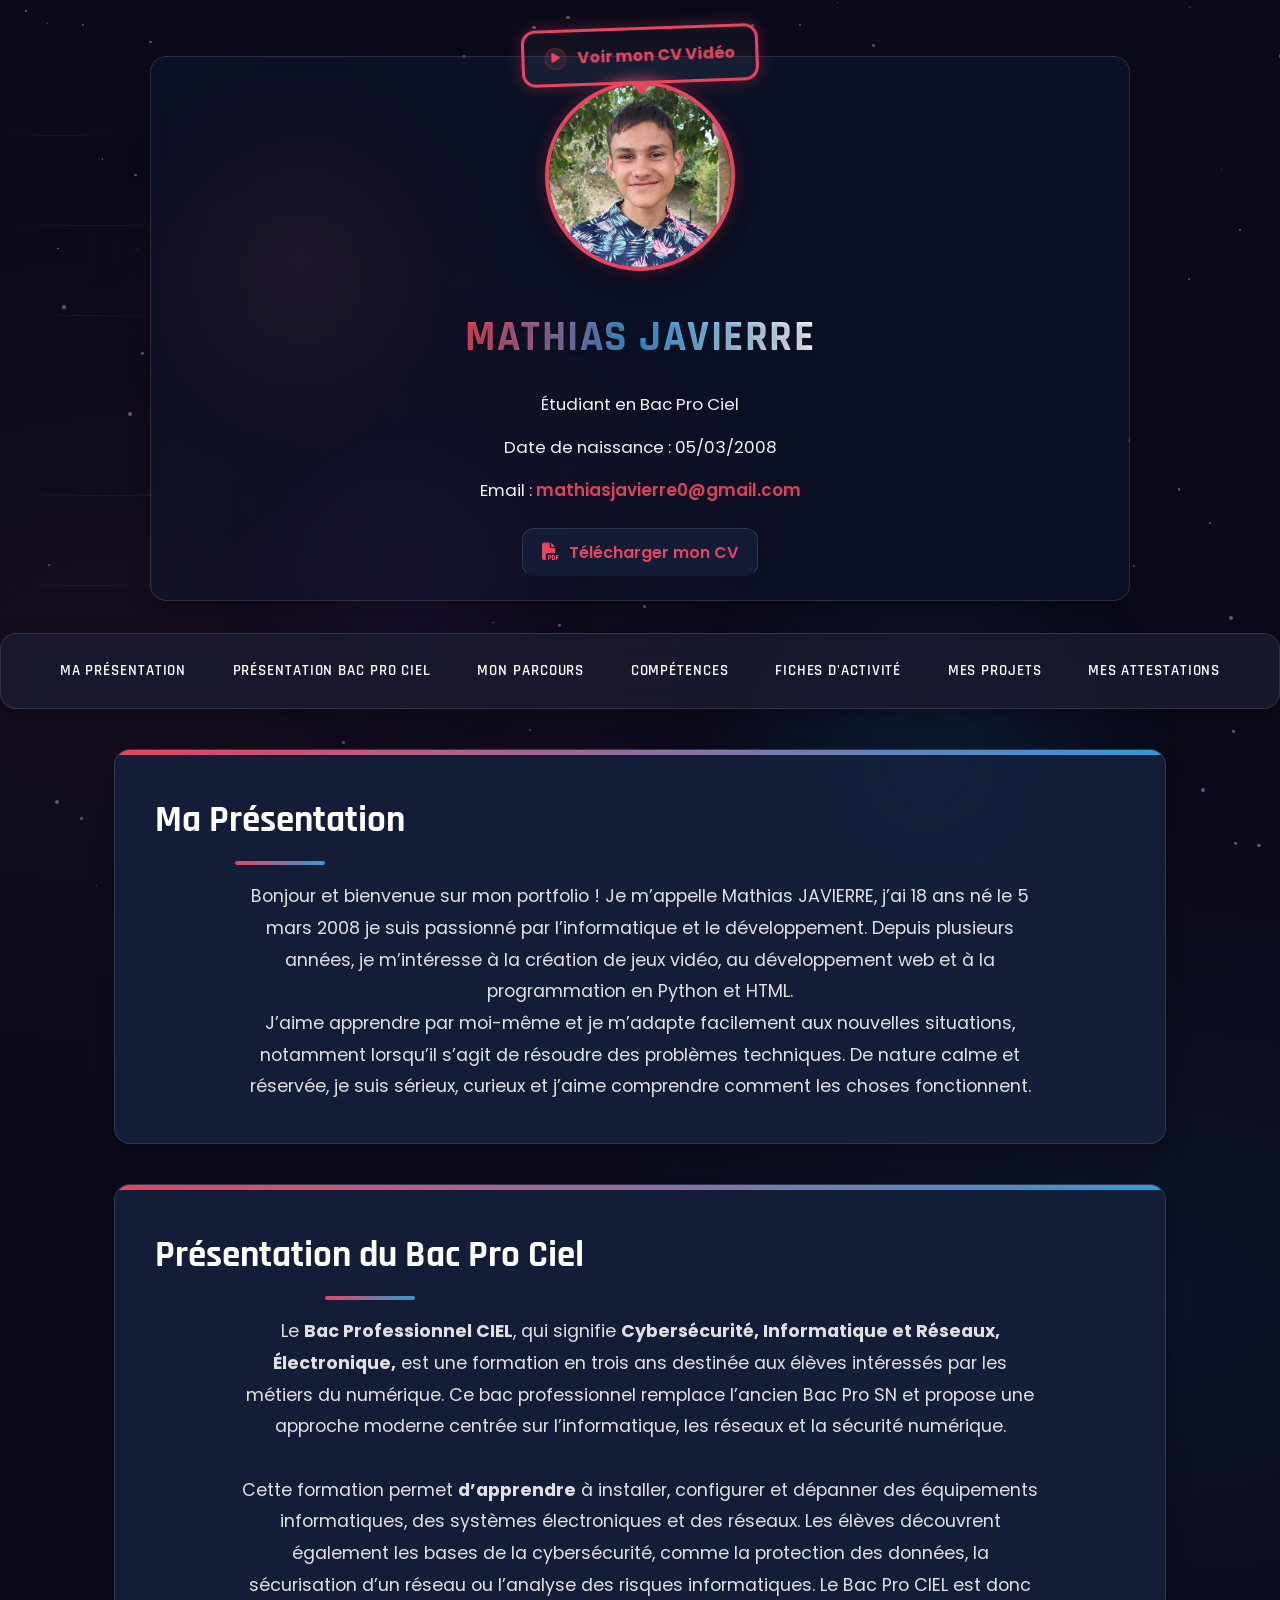
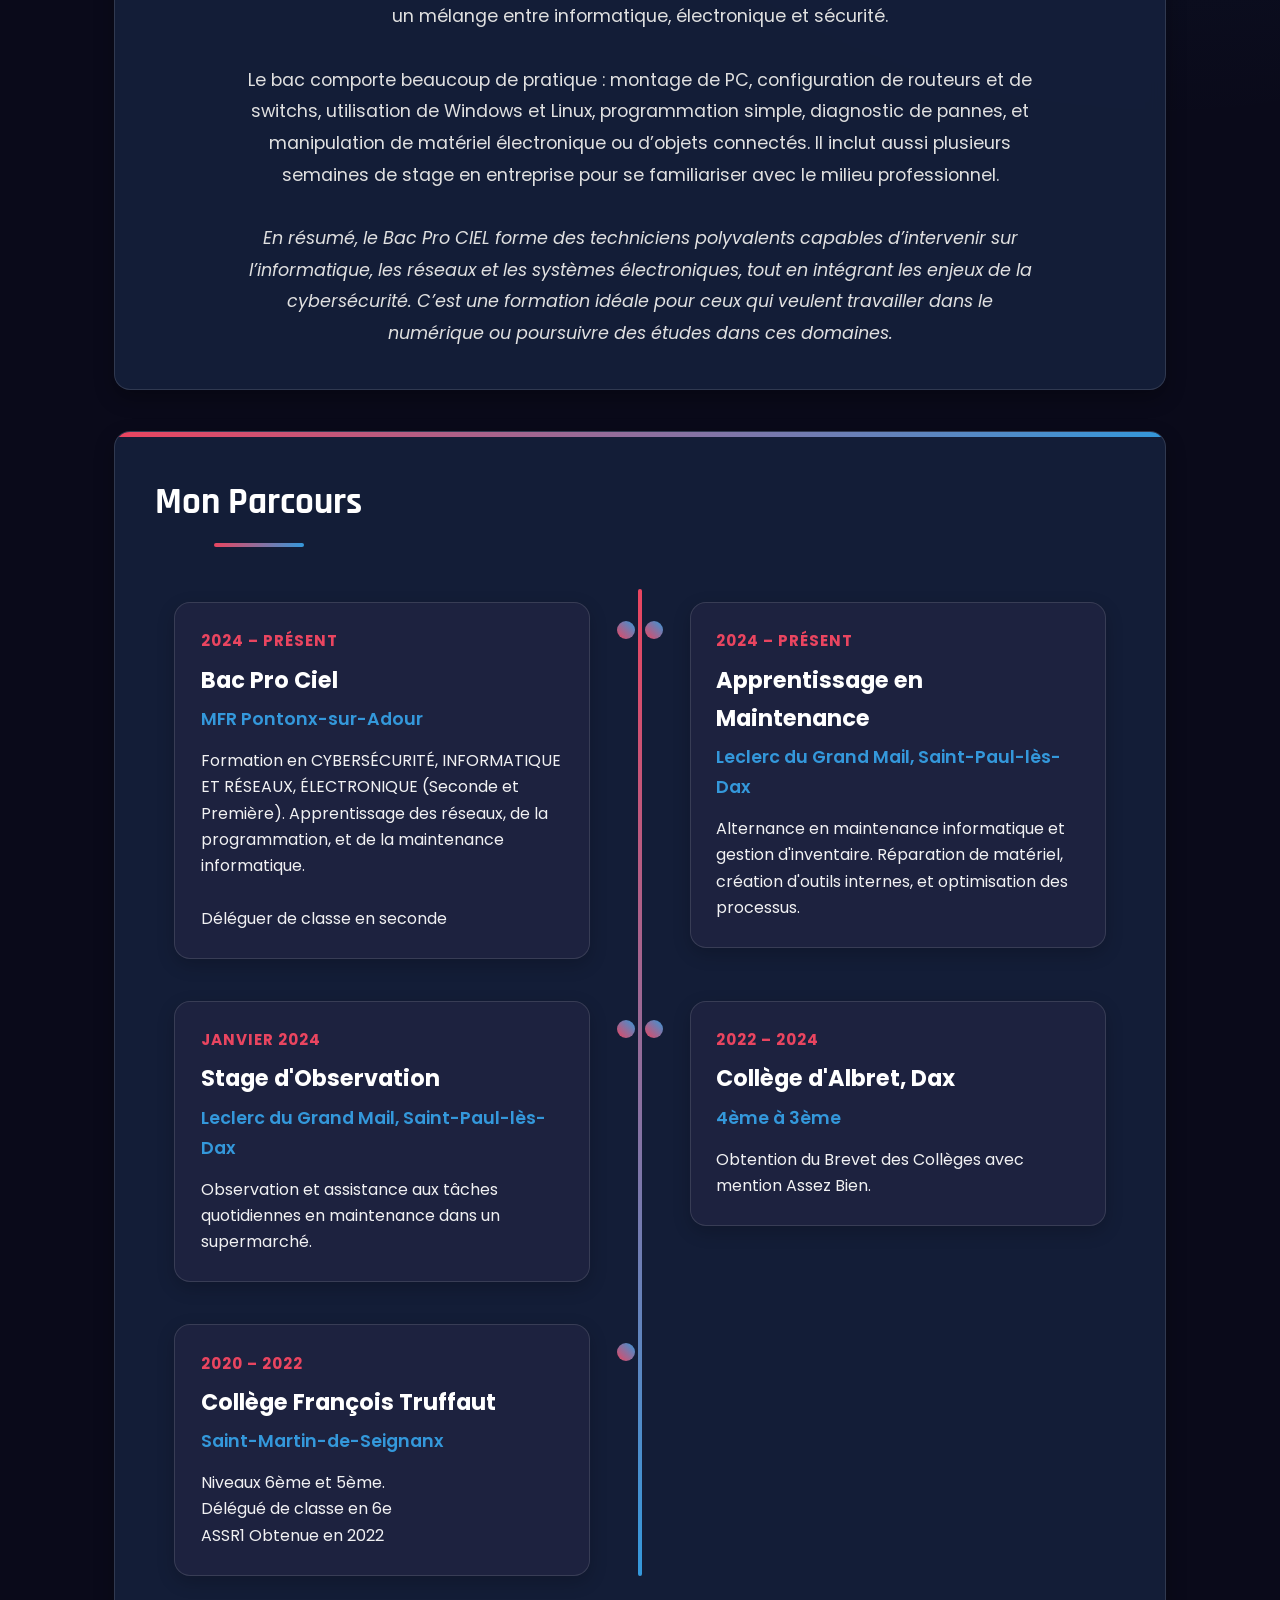
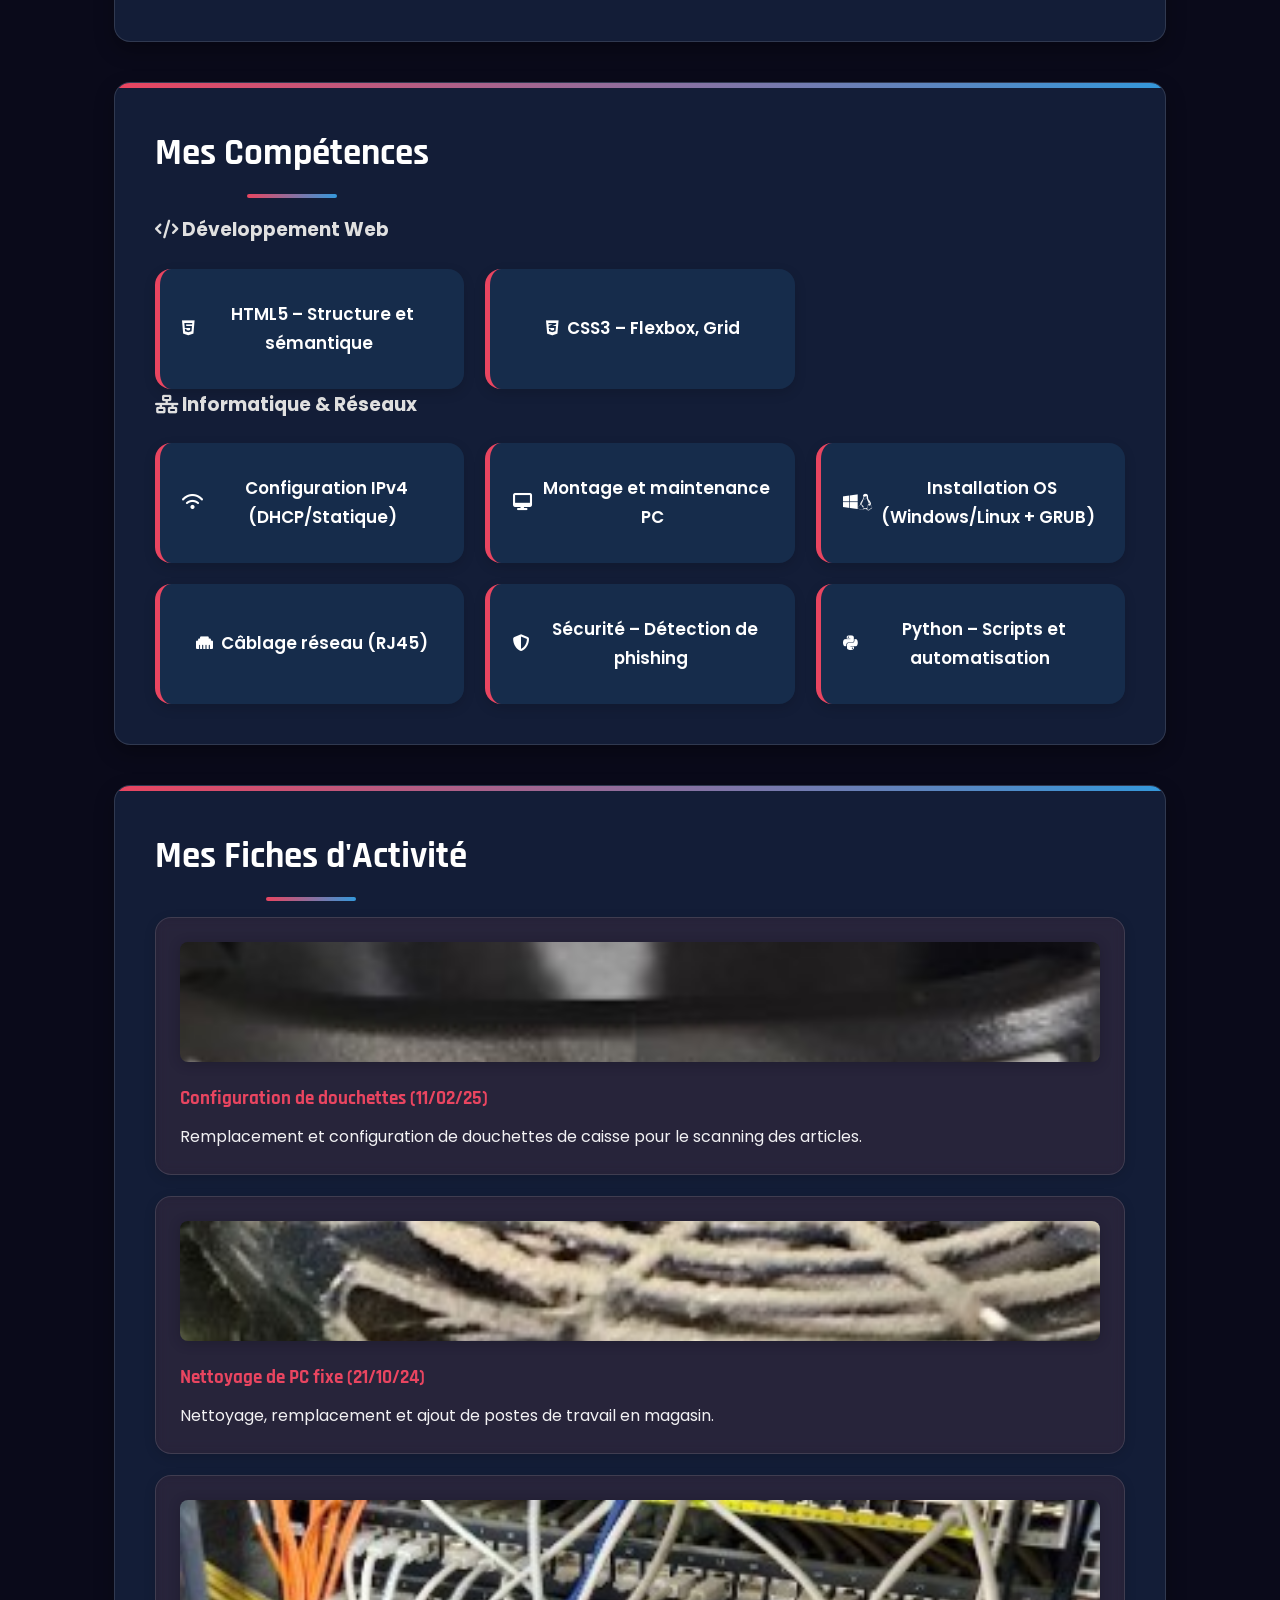
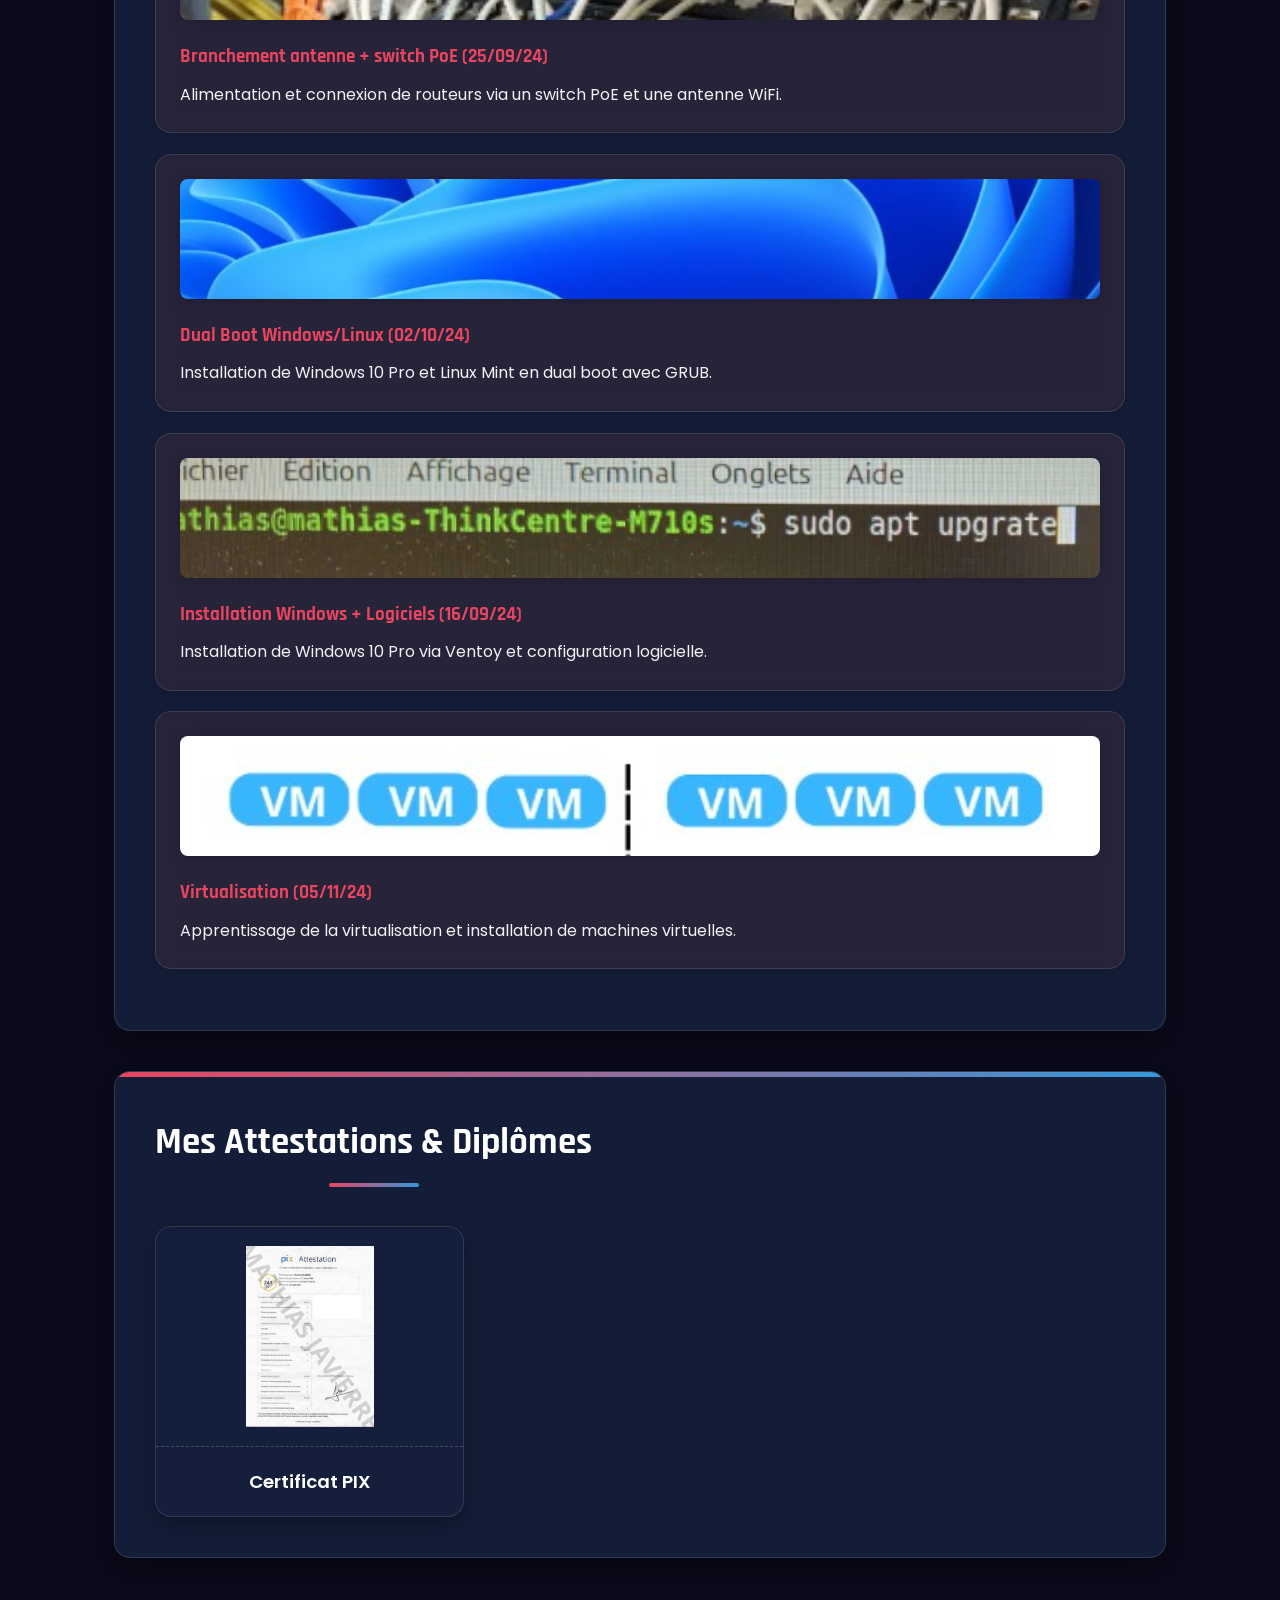
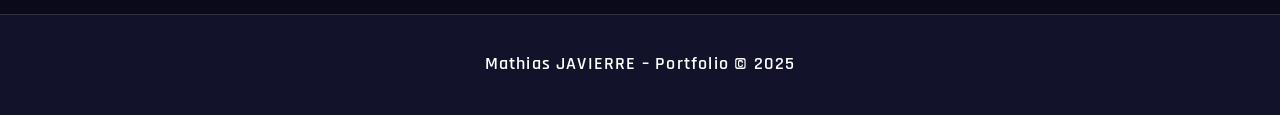
==== index.html @ 38235c01 "Add files via upload" ====
<!DOCTYPE html>
<html lang="fr">
<head>
  <meta charset="UTF-8" />
  <meta name="viewport" content="width=device-width, initial-scale=1" />
  <meta name="description" content="Portfolio professionnel de Mathias JAVIERRE – Étudiant en Systèmes Numériques et Maintenance Informatique" />
  <title>Mathias JAVIERRE | Portfolio Professionnel</title>
  <!-- Préchargement des polices et ressources critiques -->
  <link rel="preconnect" href="https://fonts.googleapis.com" />
  <link rel="preconnect" href="https://fonts.gstatic.com" crossorigin />
  <link href="https://fonts.googleapis.com/css2?family=Poppins:wght@300;400;500;600;700&family=Rajdhani:wght@500;600;700&display=swap" rel="stylesheet" />
  <link rel="stylesheet" href="https://cdnjs.cloudflare.com/ajax/libs/font-awesome/6.4.0/css/all.min.css" />
  <style>
    :root {
      --primary-color: #0a0a1a;
      --secondary-color: #12122a;
      --accent-color: #e94560;
      --accent-secondary: #3498db;
      --light-color: #f1f1f1;
      --text-color: #e0e0e0;
      --text-light: #ffffff;
      --shadow: 0 8px 20px rgba(0, 0, 0, .3);
      --transition: all .36s cubic-bezier(.25, .8, .25, 1);
      --border-radius: 16px;
      --wave-color: rgba(52, 152, 219, .15);
      --glow: 0 0 15px rgba(233, 69, 96, .3);
      --card-bg: rgba(22, 33, 62, .6);
      --card-bg-strong: rgba(22, 33, 62, .85);
      --glass-border: 1px solid rgba(255, 255, 255, .12);
      --ring: 0 0 0 3px rgba(233, 69, 96, .35);
      --blur: 8px;
    }
    * {
      box-sizing: border-box;
      margin: 0;
      padding: 0;
    }
    html {
      scroll-behavior: smooth;
    }
    body {
      font-family: 'Poppins', system-ui, -apple-system, "Segoe UI", Roboto, "Helvetica Neue", Arial, sans-serif;
      line-height: 1.7;
      color: var(--text-color);
      background:
        radial-gradient(1200px 800px at 10% 10%, rgba(233, 69, 96, .05), transparent 60%),
        radial-gradient(1000px 700px at 90% 20%, rgba(52, 152, 219, .07), transparent 60%),
        var(--primary-color);
      min-height: 100vh;
      overflow-x: hidden;
      -webkit-font-smoothing: antialiased;
      -moz-osx-font-smoothing: grayscale;
    }
    /* Effets visuels avancés */
    .gradient-orbs {
      position: fixed;
      top: 0;
      left: 0;
      width: 100%;
      height: 100%;
      z-index: -2;
      pointer-events: none;
      overflow: hidden;
    }
    .orb {
      position: absolute;
      border-radius: 50%;
      filter: blur(50px);
      opacity: 0.15;
      animation: float-orb 25s ease-in-out infinite;
    }
    .orb-1 {
      width: 350px;
      height: 350px;
      background: radial-gradient(circle, var(--accent-color) 0%, transparent 70%);
      top: 10%;
      left: 10%;
      animation-delay: 0s;
    }
    .orb-2 {
      width: 450px;
      height: 450px;
      background: radial-gradient(circle, var(--accent-secondary) 0%, transparent 70%);
      top: 60%;
      right: 10%;
      animation-delay: -7s;
    }
    .orb-3 {
      width: 300px;
      height: 300px;
      background: radial-gradient(circle, #5e35b1 0%, transparent 70%);
      bottom: 20%;
      left: 20%;
      animation-delay: -12s;
    }
    @keyframes float-orb {
      0%, 100% { transform: translate(0, 0) scale(1); opacity: 0.1; }
      25% { transform: translate(40px, -25px) scale(1.12); opacity: 0.18; }
      50% { transform: translate(-25px, 35px) scale(0.92); opacity: 0.22; }
      75% { transform: translate(25px, 25px) scale(1.07); opacity: 0.16; }
    }
    /* Lignes animées en arrière-plan */
    .animated-lines {
      position: fixed;
      top: 0;
      left: 0;
      width: 100%;
      height: 100%;
      z-index: -1;
      pointer-events: none;
      overflow: hidden;
    }
    .line {
      position: absolute;
      background: linear-gradient(90deg, transparent, rgba(233, 69, 96, 0.12), transparent);
      height: 1px;
      animation: line-flow 12s linear infinite;
    }
    .line:nth-child(1) { top: 15%; width: 120px; animation-delay: 0s; }
    .line:nth-child(2) { top: 35%; width: 180px; animation-delay: -3s; }
    .line:nth-child(3) { top: 55%; width: 220px; animation-delay: -6s; }
    .line:nth-child(4) { top: 75%; width: 150px; animation-delay: -9s; }
    .line:nth-child(5) { top: 25%; width: 200px; animation-delay: -1s; }
    .line:nth-child(6) { top: 65%; width: 170px; animation-delay: -4s; }
    @keyframes line-flow {
      0% { left: -200px; opacity: 0; }
      10% { opacity: 0.35; }
      90% { opacity: 0.35; }
      100% { left: 100%; opacity: 0; }
    }
    /* Particules flottantes */
    .particles {
      position: fixed;
      inset: 0;
      z-index: -1;
      pointer-events: none;
    }
    .particle {
      position: absolute;
      width: 3px;
      height: 3px;
      border-radius: 50%;
      background: linear-gradient(45deg, var(--accent-color), var(--accent-secondary));
      opacity: 0.7;
      animation: float linear infinite;
    }
    @keyframes float {
      0% { transform: translateY(0) translateX(0); opacity: 0; }
      10%, 90% { opacity: 0.7; }
      100% { transform: translateY(-100vh) translateX(100px); opacity: 0; }
    }
    /* En-tête et photo de profil */
    header {
      padding: 3.5rem 1rem 2rem;
      text-align: center;
      position: relative;
      animation: fadeIn 0.8s ease-out;
    }
    @keyframes fadeIn {
      from { opacity: 0; transform: translateY(20px); }
      to { opacity: 1; transform: none; }
    }
    .profile-container {
      max-width: 980px;
      margin: 0 auto;
      display: grid;
      grid-template-columns: 1fr;
      gap: 1rem;
      align-items: center;
      justify-items: center;
      position: relative;
      padding: 1.5rem;
      background: rgba(22, 33, 62, 0.3);
      border-radius: var(--border-radius);
      backdrop-filter: blur(var(--blur));
      border: var(--glass-border);
      box-shadow: var(--shadow);
    }
    .profile-photo {
      width: 190px;
      height: 190px;
      border-radius: 50%;
      object-fit: cover;
      border: 4px solid var(--accent-color);
      box-shadow: var(--shadow), var(--glow);
      transition: transform 0.3s ease, box-shadow 0.3s ease;
      cursor: pointer;
      animation: pulse 4s ease-in-out infinite alternate;
      transform: perspective(1000px) translateZ(0);
    }
    @keyframes pulse {
      from { box-shadow: var(--shadow), var(--glow); }
      to { box-shadow: var(--shadow), 0 0 32px rgba(233, 69, 96, 0.7); }
    }
    .profile-photo:hover {
      transform: perspective(1000px) translateZ(20px) scale(1.05);
      box-shadow: var(--shadow), 0 0 40px rgba(233, 69, 96, 0.8);
    }
    .profile-info {
      display: flex;
      flex-direction: column;
      align-items: center;
      text-align: center;
      gap: 0.5rem;
      margin-top: 1rem;
    }
    .profile-info h1 {
      font-family: 'Rajdhani', sans-serif;
      font-size: 2.6rem;
      font-weight: 700;
      margin-bottom: 0.3rem;
      background: linear-gradient(90deg, var(--accent-color), var(--accent-secondary), #ffffff);
      -webkit-background-clip: text;
      background-clip: text;
      color: transparent;
      text-transform: uppercase;
      letter-spacing: 1.5px;
      text-shadow: 0 2px 4px rgba(0, 0, 0, 0.2);
    }
    .profile-info p {
      font-size: 1.05rem;
      color: var(--text-light);
      opacity: 0.95;
      margin: 0.2rem 0;
    }
    .profile-info a {
      color: var(--accent-color);
      text-decoration: none;
      border-bottom: 1px solid transparent;
      transition: var(--transition);
      font-weight: 600;
    }
    .profile-info a:hover {
      border-bottom-color: var(--accent-color);
    }
    /* Bouton de téléchargement du CV */
    .cv-download {
      display: inline-flex;
      align-items: center;
      gap: 0.6rem;
      margin-top: 0.8rem;
      padding: 0.6rem 1.2rem;
      background: rgba(22, 33, 62, 0.6);
      border: var(--glass-border);
      border-radius: 12px;
      color: var(--text-light);
      text-decoration: none;
      font-weight: 600;
      transition: var(--transition);
      backdrop-filter: blur(6px);
      box-shadow: 0 2px 8px rgba(0, 0, 0, 0.15);
    }
    .cv-download:hover {
      background: rgba(233, 69, 96, 0.2);
      color: var(--accent-color);
      transform: translateY(-2px);
      box-shadow: 0 4px 12px rgba(233, 69, 96, 0.3);
    }
    .cv-download i {
      font-size: 1.1rem;
    }
    /* Bulle de dialogue */
    .speech-bubble {
      position: absolute;
      top: -30px;
      left: 50%;
      transform: translateX(-50%) rotate(-2deg);
      background: rgba(255, 255, 255, 0.03);
      border: 3px solid var(--accent-color);
      border-radius: 14px;
      padding: 12px 20px;
      color: var(--accent-color);
      font-size: 16px;
      font-weight: 700;
      display: inline-flex;
      align-items: center;
      gap: 0.7rem;
      z-index: 30;
      box-shadow: var(--glow);
      cursor: pointer;
      transition: all 0.2s ease;
      backdrop-filter: blur(6px);
    }
    .speech-bubble:hover {
      transform: translateX(-50%) translateY(-8px) rotate(-2deg);
      background: rgba(233, 69, 96, 0.05);
      box-shadow: 0 4px 12px rgba(233, 69, 96, 0.3);
    }
    .speech-bubble::after {
      content: "";
      position: absolute;
      bottom: -14px;
      left: 50%;
      transform: translateX(-50%);
      width: 0;
      height: 0;
      border-left: 12px solid transparent;
      border-right: 12px solid transparent;
      border-top: 14px solid var(--accent-color);
    }
    .play {
      display: inline-flex;
      width: 22px;
      height: 22px;
      align-items: center;
      justify-content: center;
      border-radius: 50%;
      background: linear-gradient(180deg, rgba(233, 69, 96, 0.2), rgba(233, 69, 96, 0.08));
      border: 1px solid rgba(233, 69, 96, 0.2);
    }
    /* Navigation */
    nav {
      position: sticky;
      top: 1rem;
      z-index: 1000;
      margin: 0 auto;
      max-width: 1300px;
      padding: 0.5rem;
      background: rgba(26, 26, 46, 0.92);
      backdrop-filter: blur(12px);
      border-radius: 16px;
      box-shadow: var(--shadow);
      border: var(--glass-border);
      transition: all 0.3s ease;
    }
    .navbar {
      display: flex;
      justify-content: center;
      gap: 0.5rem;
      list-style: none;
      flex-wrap: wrap;
      text-decoration: none;
    }
    .navbar > li > a {
      display: block;
      padding: 1rem 1.2rem;
      color: var(--text-light);
      font-family: Rajdhani, sans-serif;
      text-transform: uppercase;
      letter-spacing: 0.9px;
      font-size: 0.95rem;
      font-weight: 600;
      border-radius: 12px;
      transition: var(--transition);
      position: relative;
      overflow: hidden;
      z-index: 1;
      text-decoration: none;
    }
    .navbar > li > a::before {
      content: "";
      position: absolute;
      top: 0;
      left: 0;
      width: 100%;
      height: 100%;
      background: linear-gradient(90deg, transparent, rgba(255, 255, 255, 0.08), transparent);
      transform: translateX(-100%);
      transition: transform 0.4s ease;
      z-index: -1;
      text-decoration: none;
    }
    .navbar > li > a:hover::before,
    .navbar > li > a:focus-visible::before {
      transform: translateX(100%);
    }
    .navbar > li > a:hover,
    .navbar > li > a:focus-visible {
      color: var(--accent-color);
      background: rgba(255, 255, 255, 0.05);
      outline: none;
    }
    .dropdown-content {
      position: absolute;
      top: 100%;
      left: 0;
      min-width: 220px;
      padding: 0.6rem;
      background: rgba(20, 20, 40, 0.97);
      border-radius: 14px;
      border: var(--glass-border);
      box-shadow: var(--shadow);
      opacity: 0;
      transform: translateY(10px);
      pointer-events: none;
      transition: var(--transition);
      z-index: 1050;
      backdrop-filter: blur(8px);
    }
    .dropdown:hover .dropdown-content,
    .dropdown:focus-within .dropdown-content {
      opacity: 1;
      transform: none;
      pointer-events: auto;
    }
    /* Sections */
    .container {
      max-width: 1100px;
      margin: 0 auto;
      padding: 0 1.5rem;
    }
    section {
      background: var(--card-bg-strong);
      border-radius: var(--border-radius);
      border: var(--glass-border);
      box-shadow: var(--shadow);
      padding: 2.5rem;
      margin: 2.5rem auto;
      position: relative;
      overflow: hidden;
      backdrop-filter: blur(var(--blur));
      transition: var(--transition);
      transform: perspective(1000px) translateZ(0);
    }
  
    section::before {
      content: "";
      position: absolute;
      inset: 0 auto auto 0;
      height: 5px;
      width: 100%;
      background: linear-gradient(90deg, var(--accent-color), var(--accent-secondary));
    }
    section h2 {
      color: var(--text-light);
      text-align: center;
      font-size: 2.3rem;
      font-weight: 700;
      font-family: Rajdhani, sans-serif;
      margin-bottom: 1.8rem;
      position: relative;
      display: inline-block;
    }
    section h2::after {
      content: "";
      position: absolute;
      left: 50%;
      transform: translateX(-50%);
      bottom: -12px;
      width: 90px;
      height: 4px;
      border-radius: 4px;
      background: linear-gradient(90deg, var(--accent-color), var(--accent-secondary));
    }
    /* Timeline */
    .timeline {
      position: relative;
      margin: 1.6rem auto;
      padding: 0 1.2rem;
    }
    .timeline::before {
      content: "";
      position: absolute;
      top: 0;
      bottom: 0;
      left: 50%;
      width: 4px;
      background: linear-gradient(to bottom, var(--accent-color), var(--accent-secondary));
      transform: translateX(-50%);
      border-radius: 2px;
    }
    .timeline-grid {
      display: grid;
      grid-template-columns: 1fr 1fr;
      gap: 1.8rem;
      position: relative;
    }
    .timeline-item {
      position: relative;
      padding-top: 0.8rem;
      animation: fadeIn 0.9s ease both;
    }
    .timeline-item::before {
      content: "";
      position: absolute;
      top: 2rem;
      width: 18px;
      height: 18px;
      border-radius: 50%;
      background: linear-gradient(45deg, var(--accent-color), var(--accent-secondary));
      transition: box-shadow 0.3s;
      z-index: 10;
    }
    .timeline-item.left {
      padding-right: 2.2rem;
    }
    .timeline-item.left::before {
      right: -9px;
    }
    .timeline-item.right {
      padding-left: 2.2rem;
    }
    .timeline-item.right::before {
      left: -9px;
    }
    .timeline-content {
      background: rgba(40, 40, 70, 0.5);
      border: var(--glass-border);
      border-radius: 16px;
      padding: 1.6rem;
      box-shadow: 0 6px 18px rgba(0, 0, 0, 0.2);
      transition: var(--transition);
      backdrop-filter: blur(6px);
    }
    .timeline-content:hover {
      transform: translateY(-6px);
      background: rgba(40, 40, 70, 0.7);
      box-shadow: 0 8px 24px rgba(0, 0, 0, 0.25);
    }
    .timeline-date {
      font-weight: 700;
      color: var(--accent-color);
      font-size: 0.95rem;
      text-transform: uppercase;
      letter-spacing: 1px;
      margin-bottom: 0.4rem;
    }
    .timeline-content h3 {
      color: var(--text-light);
      font-size: 1.4rem;
      margin: 0.3rem 0 0.4rem;
      font-weight: 700;
    }
    .timeline-content h4 {
      color: var(--accent-secondary);
      font-size: 1.1rem;
      margin: 0.2rem 0 0.8rem;
      font-weight: 600;
    }
    .timeline-content p {
      color: rgba(255, 255, 255, 0.94);
      line-height: 1.65;
    }
    /* Compétences (flip cards) */
    .skills-list {
      display: grid;
      grid-template-columns: repeat(auto-fill, minmax(270px, 1fr));
      gap: 1.3rem;
      margin-top: 1.4rem;
    }
    .skills-list li {
      list-style: none;
      height: 120px;
      perspective: 1200px;
    }
    .flip-card {
      height: 100%;
      width: 100%;
    }
    .flip-card-inner {
      position: relative;
      height: 100%;
      transform-style: preserve-3d;
      transition: transform 0.7s cubic-bezier(0.4, 0.2, 0.2, 1);
    }
    .skills-list li:hover .flip-card-inner {
      transform: rotateY(180deg);
    }
    .flip-card-front,
    .flip-card-back {
      position: absolute;
      inset: 0;
      display: flex;
      align-items: center;
      justify-content: center;
      padding: 1.2rem;
      backface-visibility: hidden;
      border-radius: 16px;
      border-left: 5px solid transparent;
      box-shadow: 0 4px 12px rgba(0, 0, 0, 0.15);
      transition: all 0.3s ease;
    }
    .flip-card-front {
      background: rgba(52, 152, 219, 0.12);
      color: var(--text-light);
      border-left-color: var(--accent-color);
      text-align: center;
      padding-inline: 1.4rem;
      font-size: 1.05rem;
      font-weight: 600;
    }
    .flip-card-back {
      background: var(--card-bg-strong);
      transform: rotateY(180deg);
      overflow: hidden;
      border: var(--glass-border);
      backdrop-filter: blur(6px);
    }
    .flip-card-back img {
      max-width: 120%;
      max-height: 120%;
      object-fit: contain;
      border-radius: 10px;
      filter: drop-shadow(0 4px 8px rgba(0, 0, 0, 0.2));
    }
    /* Fiches d'activité */
    .activity-item {
      background: rgba(231, 76, 60, 0.09);
      border-left: 5px solid var(--accent-color);
      padding: 1.5rem;
      margin-bottom: 1.3rem;
      border-radius: 16px;
      border: var(--glass-border);
      position: relative;
      overflow: hidden;
      box-shadow: 0 3px 12px rgba(0, 0, 0, 0.14);
      transition: var(--transition);
      cursor: pointer;
      backdrop-filter: blur(6px);
    }
    .activity-item::before {
      content: "";
      position: absolute;
      inset: 0;
      background: linear-gradient(90deg, transparent, rgba(255, 255, 255, 0.07), transparent);
      transform: translateX(-100%);
      transition: transform 0.8s ease;
      z-index: 0;
    }
    .activity-item:hover::before {
      transform: translateX(100%);
    }
    .activity-item:hover {
      transform: translateX(8px);
      background: rgba(231, 76, 60, 0.13);
      box-shadow: 0 8px 20px rgba(0, 0, 0, 0.18);
    }
    .activity-item a {
      color: var(--accent-color);
      font-weight: 700;
      font-size: 1.2rem;
      display: block;
      text-decoration: none;
      font-family: Rajdhani, sans-serif;
      margin-bottom: 0.5rem;
      transition: var(--transition);
      position: relative;
      z-index: 1;
    }
    .activity-item a:hover {
      color: var(--text-light);
      transform: translateX(6px);
    }
    .activity-item p {
      color: rgba(255, 255, 255, 0.94);
      line-height: 1.65;
      position: relative;
      z-index: 1;
    }
    .activity-preview {
      width: 100%;
      height: 120px;
      object-fit: cover;
      border-radius: 8px;
      margin-bottom: 0.8rem;
      filter: drop-shadow(0 2px 6px rgba(0, 0, 0, 0.2));
    }
    /* Certificats */
    .certificates-grid {
      display: grid;
      grid-template-columns: repeat(auto-fill, minmax(250px, 1fr));
      gap: 1.3rem;
      margin-top: 1.4rem;
    }
    .certificate-card {
      background: var(--card-bg);
      border-radius: 16px;
      border: var(--glass-border);
      overflow: hidden;
      box-shadow: var(--shadow);
      transition: var(--transition);
      cursor: pointer;
      display: grid;
      grid-template-rows: auto auto;
      backdrop-filter: blur(6px);
    }
    .certificate-card:hover {
      transform: translateY(-8px);
      box-shadow: 0 12px 24px rgba(0, 0, 0, 0.2);
    }
    .certificate-card img {
      width: 100%;
      height: 220px;
      object-fit: contain;
      background: rgba(22, 33, 62, 0.2);
      padding: 1.2rem;
      border-bottom: 1px dashed rgba(255, 255, 255, 0.2);
      transition: transform 0.4s ease;
    }
    .certificate-card:hover img {
      transform: scale(1.04);
    }
    .certificate-card h3 {
      color: var(--text-light);
      text-align: center;
      font-size: 1.15rem;
      margin: 1.2rem 0;
      font-weight: 600;
    }
    /* Modales */
    .modal, .video-modal, #pdfModal {
      display: none;
      position: fixed;
      inset: 0;
      z-index: 3000;
      background: rgba(0, 0, 0, 0.97);
      animation: fadeIn 0.3s ease;
      overflow: auto;
      backdrop-filter: blur(6px);
    }
    .modal.open, .video-modal.open, #pdfModal.open {
      display: block;
    }
    .modal-content, .video-modal-content, #pdfModal iframe {
      display: block;
      margin: 6vh auto 4vh;
      max-width: 94%;
      max-height: 88%;
      border-radius: 12px;
      box-shadow: 0 8px 32px rgba(0, 0, 0, 0.4);
    }
    #pdfModal iframe {
      width: 100%;
      height: 100%;
      border: none;
    }
    .close {
      position: fixed;
      top: 24px;
      right: 32px;
      color: var(--text-light);
      font-size: 44px;
      font-weight: 700;
      cursor: pointer;
      transition: color 0.25s, transform 0.2s;
      z-index: 3001;
      border-radius: 10px;
      background-color: #0a0a1a;
    }
    .close:hover {
      color: var(--accent-color);
      transform: scale(1.1);
    }
    .video-modal video {
      width: 100%;
      height: auto;
      max-height: 82vh;
      border-radius: 8px;
      box-shadow: 0 4px 24px rgba(0, 0, 0, 0.3);
    }
    /* Bouton "Back to Top" */
    .back-to-top {
      position: fixed;
      right: 24px;
      bottom: 26px;
      width: 56px;
      height: 56px;
      border-radius: 50%;
      background: linear-gradient(45deg, var(--accent-color), var(--accent-secondary));
      color: #fff;
      display: flex;
      align-items: center;
      justify-content: center;
      box-shadow: var(--shadow);
      opacity: 0;
      visibility: hidden;
      transition: var(--transition);
      z-index: 1500;
      cursor: pointer;
    }
    .back-to-top.show {
      opacity: 1;
      visibility: visible;
    }
    .back-to-top:hover {
      transform: translateY(-4px);
      box-shadow: 0 8px 24px rgba(233, 69, 96, 0.4);
    }
    /* Menu hamburger */
    .hamburger {
      display: none;
      flex-direction: column;
      justify-content: space-between;
      width: 32px;
      height: 24px;
      background: transparent;
      border: none;
      cursor: pointer;
      padding: 0;
      z-index: 1001;
      position: fixed;
      top: 24px;
      right: 24px;
    }
    .hamburger span {
      display: block;
      height: 3px;
      width: 100%;
      background-color: var(--text-light);
      border-radius: 4px;
      transition: all 0.35s ease;
    }
    .hamburger.open span:nth-child(1) {
      transform: translateY(10px) rotate(45deg);
    }
    .hamburger.open span:nth-child(2) {
      opacity: 0;
    }
    .hamburger.open span:nth-child(3) {
      transform: translateY(-10px) rotate(-45deg);
    }
    /* Pied de page */
    footer {
      background: var(--secondary-color);
      color: var(--text-light);
      text-align: center;
      padding: 2.2rem 1rem;
      margin-top: 3.5rem;
      border-top: 1px solid rgba(255, 255, 255, 0.12);
      font-family: 'Rajdhani', sans-serif;
      font-weight: 600;
      letter-spacing: 1.2px;
    }
    footer p {
      margin: 0;
      font-size: 1.1rem;
    }
    /* Responsive */
    @media (max-width: 920px) {
      .timeline-grid {
        grid-template-columns: 1fr;
      }
      .timeline::before {
        left: 20px;
      }
      .timeline-item {
        padding-left: 3rem;
      }
      .timeline-item.left,
      .timeline-item.right {
        padding: 0 0 0 3rem;
      }
      .timeline-item::before {
        left: 12px;
      }
      .speech-bubble {
        top: -24px;
        transform: translateX(-50%) rotate(-1deg);
      }
    }
    @media (max-width: 768px) {
      body {
        padding-top: 72px;
      }
      nav {
        position: fixed;
        top: 0;
        left: 0;
        right: 0;
        margin: 0;
        border-radius: 0;
        transform: translateY(-100%);
        transition: transform 0.35s ease;
        padding: 1.2rem;
        background: rgba(26, 26, 46, 0.99);
        
      }
      nav.active {
        transform: translateY(0);
      }
      .navbar {
        flex-direction: column;
        align-items: center;
        gap: 0.7rem;
        text-decoration: none;
      }
      .navbar > li {
        width: 100%;
        text-align: center;
        text-decoration: none;
      }
      .navbar > li > a {
        padding: 1.1rem;
        border-radius: 10px;
        font-size: 1.05rem;
        text-decoration: none;
      }
      .dropdown-content {
        position: static;
        opacity: 1;
        transform: none;
        pointer-events: auto;
        background: transparent;
        box-shadow: none;
        border: none;
        padding: 0.7rem 0 0 0;
        width: 100%;
      }
      .hamburger {
        display: flex;
      }
      .profile-photo {
        width: 150px;
        height: 150px;
      }
      .profile-info h1 {
        font-size: 2rem;
      }
      .speech-bubble {
        position: static;
        transform: none;
        margin: 12px auto 0;
        width: auto;
      }
      .orb {
        filter: blur(35px);
      }
      .orb-1, .orb-2, .orb-3 {
        width: 220px;
        height: 220px;
      }
    }
    @media (prefers-reduced-motion: reduce) {
      * {
        animation: none !important;
        transition: none !important;
        scroll-behavior: auto;
      }
    }


  </style>
</head>
<body>
  <!-- Effets visuels -->
  <div class="gradient-orbs" aria-hidden="true">
    <div class="orb orb-1"></div>
    <div class="orb orb-2"></div>
    <div class="orb orb-3"></div>
  </div>
  <div class="animated-lines" aria-hidden="true">
    <div class="line"></div>
    <div class="line"></div>
    <div class="line"></div>
    <div class="line"></div>
    <div class="line"></div>
    <div class="line"></div>
  </div>
  <div class="particles" id="particles" aria-hidden="true"></div>

  <!-- Modales -->
  <div id="imageModal" class="modal" role="dialog" aria-modal="true" aria-labelledby="modalTitle">
    <button class="close" type="button" aria-label="Fermer la fenêtre">&times;</button>
    <img class="modal-content" id="modalImage" alt="Agrandissement du visuel sélectionné" />
  </div>
  <div id="videoModal" class="video-modal" role="dialog" aria-modal="true" aria-labelledby="videoModalTitle">
    <button class="close" type="button" aria-label="Fermer la fenêtre">&times;</button>
    <video class="video-modal-content" id="videoModalContent" controls preload="metadata">
      <source src="Video/Projetue5.mp4" type="video/mp4" />
      Votre navigateur ne supporte pas la lecture de vidéos.
    </video>
  </div>
  <!-- Modale PDF -->
  <div id="pdfModal" class="modal" role="dialog" aria-modal="true" aria-labelledby="pdfModalTitle">
    <button class="close" type="button" aria-label="Fermer la fenêtre">&times;</button>
    <iframe id="pdfFrame" frameborder="0" allowfullscreen></iframe>
  </div>

  <!-- Boutons fixes -->
  <button class="back-to-top" id="backToTop" type="button" aria-label="Revenir en haut" title="Revenir en haut">
    <svg width="24" height="24" viewBox="0 0 24 24" aria-hidden="true">
      <path d="M12 20L12 4M12 4L5 11M12 4L19 11" stroke="currentColor" stroke-width="2" stroke-linecap="round" stroke-linejoin="round"/>
    </svg>
  </button>
  <button class="hamburger" id="hamburger" aria-label="Menu" aria-expanded="false" aria-controls="navbar">
    <span></span>
    <span></span>
    <span></span>
  </button>

  <!-- En-tête -->
  <header>
    <div class="profile-container" role="region" aria-label="En-tête de Mathias Javierre">
      <img src="./image/PP.jpg" alt="Mathias JAVIERRE – Photo de profil" class="profile-photo" id="profilePhoto" loading="eager" decoding="async" tabindex="0" />
      <div id="speechBubble" class="speech-bubble" role="button" tabindex="0" aria-label="Voir mon CV vidéo">
        <span class="play" aria-hidden="true"><i class="fas fa-play" style="font-size:11px;"></i></span>
        Voir mon CV Vidéo
      </div>
      <div class="profile-info">
        <h1>Mathias JAVIERRE</h1>
        <p>Étudiant en Bac Pro Ciel</p>
        <p>Date de naissance : 05/03/2008</p>
        <p>Email : <a href="mailto:mathiasjavierre0@gmail.com">mathiasjavierre0@gmail.com</a></p>
        <a href="CV.pdf" class="cv-download" download>
          <i class="fas fa-file-pdf"></i> Télécharger mon CV
        </a>
      </div>
    </div>
  </header>

  <!-- Navigation -->
  <nav role="navigation" aria-label="Navigation principale">
    <ul class="navbar" id="navbar">
      <li><a href="#presentation" class="nav-close">Ma Présentation</a></li>
      <li><a href="#pbacpro" class="nav-close">Présentation Bac Pro Ciel</a></li>
      <li><a href="#cv" class="nav-close">Mon Parcours</a></li>
      <li><a href="#skills" class="nav-close">Compétences</a></li>
      <li><a href="#activities" class="nav-close">Fiches d'Activité</a></li>
      <li><a href="./pages/projet.html" class="nav-close">Mes Projets</a></li>
      <li><a href="#certificates" class="nav-close">Mes Attestations</a></li>
    </ul>
  </nav>

  <!-- Contenu principal -->
  <main id="main" class="container" tabindex="-1" role="main">
    <!-- Section "Ma Présentation" -->
    <section id="presentation" aria-labelledby="presentationTitle">
      <h2 id="presentationTitle">Ma Présentation</h2>
      <div style="text-align: center; max-width: 800px; margin: 0 auto; line-height: 1.8; font-size: 1.1rem;">
        <p>
          Bonjour et bienvenue sur mon portfolio ! Je m’appelle Mathias JAVIERRE, j’ai <span id="age">0</span> ans né le 5 mars 2008 je suis
passionné par l’informatique et le développement. Depuis plusieurs
années, je m’intéresse à la création de jeux vidéo, au développement web
et à la programmation en Python et HTML. </p>
<p>J’aime apprendre par moi-même et je m’adapte facilement aux nouvelles situations, notamment
lorsqu’il s’agit de résoudre des problèmes techniques. De nature calme et
réservée, je suis sérieux, curieux et j’aime comprendre comment les choses
fonctionnent.
        </p>
      </div>
    </section>


    <section id="pbacpro" class="contener" tabindex="-1" role="">
      <h2 id="presentationBacProCiel">Présentation du Bac Pro Ciel</h2>
      <div style="text-align: center; max-width: 800px; margin: 0 auto; line-height: 1.8; font-size: 1.1rem;">
        <p>
          Le <b>Bac Professionnel CIEL</b>, qui signifie <b>Cybersécurité, Informatique et Réseaux, Électronique,</b> est une formation en trois ans destinée aux élèves intéressés par les métiers du numérique. Ce bac professionnel remplace l’ancien Bac Pro SN et propose une approche moderne centrée sur l’informatique, les réseaux et la sécurité numérique.
</p><br><p>
Cette formation permet <b>d’apprendre</b> à installer, configurer et dépanner des équipements informatiques, des systèmes électroniques et des réseaux. Les élèves découvrent également les bases de la cybersécurité, comme la protection des données, la sécurisation d’un réseau ou l’analyse des risques informatiques. Le Bac Pro CIEL est donc un mélange entre informatique, électronique et sécurité.
</p><br><p>
Le bac comporte beaucoup de pratique : montage de PC, configuration de routeurs et de switchs, utilisation de Windows et Linux, programmation simple, diagnostic de pannes, et manipulation de matériel électronique ou d’objets connectés. Il inclut aussi plusieurs semaines de stage en entreprise pour se familiariser avec le milieu professionnel.
</p><br><p>
<i>En résumé, le Bac Pro CIEL forme des techniciens polyvalents capables d’intervenir sur l’informatique, les réseaux et les systèmes électroniques, tout en intégrant les enjeux de la cybersécurité. C’est une formation idéale pour ceux qui veulent travailler dans le numérique ou poursuivre des études dans ces domaines.</i>
        </p>
    </section>
    <!-- Section "Mon Parcours" -->
    <section id="cv" aria-labelledby="cvTitle">
      <h2 id="cvTitle">Mon Parcours</h2>
      <div class="timeline">
        <div class="timeline-grid">
          <article class="timeline-item left">
            <div class="timeline-content">
              <div class="timeline-date">2024 – Présent</div>
              <h3>Bac Pro Ciel</h3>
              <h4>MFR Pontonx-sur-Adour</h4>
              <p>
                Formation en CYBERSÉCURITÉ, INFORMATIQUE ET RÉSEAUX, ÉLECTRONIQUE (Seconde et Première).
                Apprentissage des réseaux, de la programmation, et de la maintenance informatique.<br><br>
                Déléguer de classe en seconde
              </p>
            </div>
          </article>
          <article class="timeline-item right">
            <div class="timeline-content">
              <div class="timeline-date">2024 – Présent</div>
              <h3>Apprentissage en Maintenance</h3>
              <h4>Leclerc du Grand Mail, Saint-Paul-lès-Dax</h4>
              <p>Alternance en maintenance informatique et gestion d'inventaire. Réparation de matériel, création d'outils internes, et optimisation des processus.</p>
            </div>
          </article>
          <article class="timeline-item left">
            <div class="timeline-content">
              <div class="timeline-date">Janvier 2024</div>
              <h3>Stage d'Observation</h3>
              <h4>Leclerc du Grand Mail, Saint-Paul-lès-Dax</h4>
              <p>Observation et assistance aux tâches quotidiennes en maintenance dans un supermarché.</p>
            </div>
          </article>
          <article class="timeline-item right">
            <div class="timeline-content">
              <div class="timeline-date">2022 – 2024</div>
              <h3>Collège d'Albret, Dax</h3>
              <h4>4ème à 3ème</h4>
              <p>Obtention du Brevet des Collèges avec mention Assez Bien.</p>
            </div>
          </article>
          <article class="timeline-item left">
            <div class="timeline-content">
              <div class="timeline-date">2020 – 2022</div>
              <h3>Collège François Truffaut</h3>
              <h4>Saint-Martin-de-Seignanx</h4>
              <p>Niveaux 6ème et 5ème.<br>Délégué de classe en 6e<br>ASSR1 Obtenue en 2022</p>
            </div>
          </article>
        </div>
      </div>
    </section>

    <!-- Section "Mes Compétences" -->
    <section id="skills" aria-labelledby="skillsTitle">
      <h2 id="skillsTitle">Mes Compétences</h2>
      <h3><i class="fas fa-code" aria-hidden="true"></i> Développement Web</h3>
      <ul class="skills-list">
        <li>
          <div class="flip-card">
            <div class="flip-card-inner">
              <div class="flip-card-front">
                <i class="fab fa-html5" aria-hidden="true"></i>&nbsp; HTML5 – Structure et sémantique
              </div>
              <div class="flip-card-back">
                <img src="./image/html5.png" alt="Logo HTML5"  />
              </div>
            </div>
          </div>
        </li>
        <li>
          <div class="flip-card">
            <div class="flip-card-inner">
              <div class="flip-card-front">
                <i class="fab fa-css3-alt" aria-hidden="true"></i>&nbsp; CSS3 – Flexbox, Grid
              </div>
              <div class="flip-card-back">
                <img src="./image/css3.png" alt="Logo CSS3"  />
              </div>
            </div>
          </div>
        </li>
      </ul>
      <h3><i class="fas fa-network-wired" aria-hidden="true"></i> Informatique & Réseaux</h3>
      <ul class="skills-list">
        <li>
          <div class="flip-card">
            <div class="flip-card-inner">
              <div class="flip-card-front">
                <i class="fas fa-wifi" aria-hidden="true"></i>&nbsp; Configuration IPv4 (DHCP/Statique)
              </div>
              <div class="flip-card-back">
                <img src="./image/IPV4.png" alt="Schéma IPv4" />
              </div>
            </div>
          </div>
        </li>
        <li>
          <div class="flip-card">
            <div class="flip-card-inner">
              <div class="flip-card-front">
                <i class="fas fa-desktop" aria-hidden="true"></i>&nbsp; Montage et maintenance PC
              </div>
              <div class="flip-card-back">
                <img src="./image/montage_pc.png" alt="Montage PC" />
              </div>
            </div>
          </div>
        </li>
        <li>
          <div class="flip-card">
            <div class="flip-card-inner">
              <div class="flip-card-front">
                <i class="fab fa-windows" aria-hidden="true"></i> <i class="fab fa-linux" aria-hidden="true"></i>&nbsp; Installation OS (Windows/Linux + GRUB)
              </div>
              <div class="flip-card-back"></div>
            </div>
          </div>
        </li>
        <li>
          <div class="flip-card">
            <div class="flip-card-inner">
              <div class="flip-card-front">
                <i class="fas fa-ethernet" aria-hidden="true"></i>&nbsp; Câblage réseau (RJ45)
              </div>
              <div class="flip-card-back">
                <img src="./image/CablageRJ45.jpg" alt="Câblage RJ45"/>
              </div>
            </div>
          </div>
        </li>
        <li>
          <div class="flip-card">
            <div class="flip-card-inner">
              <div class="flip-card-front">
                <i class="fas fa-shield-alt" aria-hidden="true"></i>&nbsp; Sécurité – Détection de phishing
              </div>
              <div class="flip-card-back"></div>
            </div>
          </div>
        </li>
        <li>
          <div class="flip-card">
            <div class="flip-card-inner">
              <div class="flip-card-front">
                <i class="fab fa-python" aria-hidden="true"></i>&nbsp; Python – Scripts et automatisation
              </div>
              <div class="flip-card-back"></div>
            </div>
          </div>
        </li>
      </ul>
    </section>

    <!-- Section "Mes Fiches d'Activité" -->
    <section id="activities" aria-labelledby="activitiesTitle">
      <h2 id="activitiesTitle">Mes Fiches d'Activité</h2>
      <div class="activity-item" onclick="openPdfModal('./pdfs/Configuration_douchettes.pdf')">
        <img src="./previews/Configuration_douchettes_preview.jpg" alt="Aperçu : Configuration de douchettes" class="activity-preview" />
        <a href="#" class="nav-close">Configuration de douchettes (11/02/25)</a>
        <p>Remplacement et configuration de douchettes de caisse pour le scanning des articles.</p>
      </div>
      <div class="activity-item" onclick="openPdfModal('./pdfs/Nettoyage_PC_fixe.pdf')">
        <img src="./previews/Nettoyage_PC_fixe_preview.jpg" alt="Aperçu : Nettoyage de PC fixe" class="activity-preview" />
        <a href="#" class="nav-close">Nettoyage de PC fixe (21/10/24)</a>
        <p>Nettoyage, remplacement et ajout de postes de travail en magasin.</p>
      </div>
      <div class="activity-item" onclick="openPdfModal('./pdfs/Branchement_antenne_switch_PoE.pdf')">
        <img src="./previews/Branchement_antenne_switch_PoE_preview.jpg" alt="Aperçu : Branchement antenne + switch PoE" class="activity-preview" />
        <a href="#" class="nav-close">Branchement antenne + switch PoE (25/09/24)</a>
        <p>Alimentation et connexion de routeurs via un switch PoE et une antenne WiFi.</p>
      </div>
      <div class="activity-item" onclick="openPdfModal('./pdfs/Dual_Boot_Windows_Linux.pdf')">
        <img src="./previews/Dual_Boot_Windows_Linux_preview.jpg" alt="Aperçu : Dual Boot Windows/Linux" class="activity-preview" />
        <a href="#" class="nav-close">Dual Boot Windows/Linux (02/10/24)</a>
        <p>Installation de Windows 10 Pro et Linux Mint en dual boot avec GRUB.</p>
      </div>
      <div class="activity-item" onclick="openPdfModal('./pdfs/Installation_Windows_Logiciels.pdf')">
        <img src="./previews/Installation_Windows_Logiciels_preview.jpg" alt="Aperçu : Installation Windows + Logiciels" class="activity-preview" />
        <a href="#" class="nav-close">Installation Windows + Logiciels (16/09/24)</a>
        <p>Installation de Windows 10 Pro via Ventoy et configuration logicielle.</p>
      </div>
      <div class="activity-item" onclick="openPdfModal('./pdfs/Virtualisation.pdf')">
        <img src="./previews/Virtualisation_preview.jpg" alt="Aperçu : Virtualisation" class="activity-preview" />
        <a href="#" class="nav-close">Virtualisation (05/11/24)</a>
        <p>Apprentissage de la virtualisation et installation de machines virtuelles.</p>
      </div>
    </section>

    <!-- Section "Mes Attestations & Diplômes" -->
    <section id="certificates" aria-labelledby="certTitle">
      <h2 id="certTitle">Mes Attestations & Diplômes</h2>
      <div class="certificates-grid">
        <div class="certificate-card" onclick="openModal('./image/pix.png')" tabindex="0">
          <img src="./image/pix.png" alt="PIX" class="certificate-image" />
          <h3>Certificat PIX</h3>
        </div>
      </div>
    </section>
  </main>

  <!-- Pied de page -->
  <footer>
    <p>Mathias JAVIERRE – Portfolio © 2025</p>
  </footer>

  <!-- Scripts -->
  <script>
    // Sélecteurs utilitaires
    const $ = (q, ctx=document) => ctx.querySelector(q);
    const $$ = (q, ctx=document) => Array.from(ctx.querySelectorAll(q));

    // Calcul automatique de l'âge
    function updateAge() {
      const birthDate = new Date(2008, 2, 5);
      const today = new Date();
      let age = today.getFullYear() - birthDate.getFullYear();
      const monthDiff = today.getMonth() - birthDate.getMonth();
      if (monthDiff < 0 || (monthDiff === 0 && today.getDate() < birthDate.getDate())) {
        age--;
      }
      $('#age').textContent = age;
    }
    updateAge();
    setInterval(updateAge, 86400000);

    // Menu hamburger
    const hamburger = $('#hamburger');
    const navbar = $('#navbar');
    const nav = $('nav');
    hamburger?.addEventListener('click', () => {
      const open = nav.classList.toggle('active');
      hamburger.classList.toggle('open');
      hamburger.setAttribute('aria-expanded', String(open));
      if (open) {
        document.body.style.overflow = 'hidden';
      } else {
        document.body.style.overflow = '';
      }
    });

    // Fermeture du menu mobile au clic sur un lien
    $$('.navbar a').forEach(a => {
      a.addEventListener('click', () => {
        if (window.innerWidth <= 768) {
          nav.classList.remove('active');
          hamburger.classList.remove('open');
          hamburger.setAttribute('aria-expanded', 'false');
          document.body.style.overflow = '';
        }
      });
    });

    // Particules dynamiques
    const particlesContainer = $('#particles');
    const particleCount = 100;
    if (particlesContainer) {
      for (let i = 0; i < particleCount; i++) {
        const p = document.createElement('div');
        p.className = 'particle';
        p.style.left = (Math.random() * 100) + '%';
        p.style.top = (Math.random() * 100) + '%';
        const size = Math.random() * 3 + 1;
        p.style.width = size + 'px';
        p.style.height = size + 'px';
        p.style.animationDuration = (Math.random() * 25 + 15) + 's';
        p.style.animationDelay = (Math.random() * 20) + 's';
        particlesContainer.appendChild(p);
      }
    }

    // Modale pour les images
    const modal = $('#imageModal');
    const modalImg = $('#modalImage');
    const closeBtn = modal?.querySelector('.close');

    function openModal(src) {
      if (!modal) return;
      modal.classList.add('open');
      modalImg.src = src;
      closeBtn?.focus();
      document.body.style.overflow = 'hidden';
    }
    window.openModal = openModal;

    function closeModal() {
      if (!modal) return;
      modal.classList.remove('open');
      modalImg.removeAttribute('src');
      document.body.style.overflow = '';
    }
    closeBtn?.addEventListener('click', closeModal);
    modal?.addEventListener('click', e => {
      if (e.target === modal) closeModal();
    });
    window.addEventListener('keydown', e => {
      if (e.key === 'Escape' && modal?.classList.contains('open')) {
        closeModal();
      }
    });

    // Modale pour la vidéo
    const videoModal = $('#videoModal');
    const videoModalContent = $('#videoModalContent');
    const videoCloseBtn = videoModal?.querySelector('.close');
    const profilePhoto = $('#profilePhoto');
    const speechBubble = $('#speechBubble');

    function openVideoModal() {
      if (!videoModal) return;
      videoModal.classList.add('open');
      try {
        videoModalContent.play().catch(() => {});
      } catch(e) {}
      videoCloseBtn?.focus();
      document.body.style.overflow = 'hidden';
    }

    function closeVideoModal() {
      if (!videoModal) return;
      videoModal.classList.remove('open');
      try {
        videoModalContent.pause();
        videoModalContent.currentTime = 0;
      } catch(e) {}
      document.body.style.overflow = '';
    }

    profilePhoto?.addEventListener('click', openVideoModal);
    profilePhoto?.addEventListener('keydown', e => {
      if (e.key === 'Enter') openVideoModal();
    });

    if (speechBubble) {
      speechBubble.addEventListener('click', openVideoModal);
      speechBubble.addEventListener('keydown', e => {
        if (e.key === 'Enter') openVideoModal();
      });
    }

    videoCloseBtn?.addEventListener('click', closeVideoModal);
    videoModal?.addEventListener('click', e => {
      if (e.target === videoModal) closeVideoModal();
    });

    window.addEventListener('keydown', e => {
      if (e.key === 'Escape' && videoModal?.classList.contains('open')) {
        closeVideoModal();
      }
    });

    // Modale pour les PDF
    const pdfModal = $('#pdfModal');
    const pdfFrame = $('#pdfFrame');
    const pdfCloseBtn = pdfModal?.querySelector('.close');

    function openPdfModal(pdfUrl) {
      if (!pdfModal) return;
      pdfFrame.src = pdfUrl;
      pdfModal.classList.add('open');
      pdfCloseBtn?.focus();
      document.body.style.overflow = 'hidden';
    }

    function closePdfModal() {
      if (!pdfModal) return;
      pdfFrame.src = '';
      pdfModal.classList.remove('open');
      document.body.style.overflow = '';
    }

    pdfCloseBtn?.addEventListener('click', closePdfModal);
    pdfModal?.addEventListener('click', e => {
      if (e.target === pdfModal) closePdfModal();
    });

    window.addEventListener('keydown', e => {
      if (e.key === 'Escape' && pdfModal?.classList.contains('open')) {
        closePdfModal();
      }
    });

    // Accessibilité : navigation au clavier pour les tuiles
    $$('.certificate-card, .activity-item').forEach(el => {
      el.setAttribute('tabindex', '0');
      el.setAttribute('role', 'button');
      el.setAttribute('aria-label', el.querySelector('h3, a')?.textContent || 'Ouvrir le détail');
      el.addEventListener('keydown', e => {
        if (e.key === 'Enter' || e.key === ' ') {
          e.preventDefault();
          el.click();
        }
      });
    });

    // Scroll spy + bouton "Back to Top"
    const backToTopBtn = $('#backToTop');
    const sections = $$('main section[id]');
    const navLinks = $$('.navbar a[href^="#"]');

    const onScrollSpy = () => {
      let current = '';
      sections.forEach(sec => {
        const top = sec.getBoundingClientRect().top + window.scrollY - 180;
        if (window.scrollY >= top) {
          current = sec.id;
        }
      });
      navLinks.forEach(a => {
        a.removeAttribute('aria-current');
        if (a.getAttribute('href') === '#' + current) {
          a.setAttribute('aria-current', 'page');
        }
      });
    };

    const toggleTop = () => {
      if (window.scrollY > 400) {
        backToTopBtn?.classList.add('show');
      } else {
        backToTopBtn?.classList.remove('show');
      }
    };

    window.addEventListener('scroll', () => {
      onScrollSpy();
      toggleTop();
    });

    onScrollSpy();
    toggleTop();

    backToTopBtn?.addEventListener('click', () => {
      window.scrollTo({ top: 0, behavior: 'smooth' });
    });

    // Chargement différé des images
    if ('loading' in HTMLImageElement.prototype) {
      const lazyImages = $$('img[loading="lazy"]');
      lazyImages.forEach(img => {
        img.src = img.dataset.src;
      });
    } else {
      const lazyLoadScript = document.createElement('script');
      lazyLoadScript.src = 'https://cdn.jsdelivr.net/npm/lazysizes@5.3.2/lazysizes.min.js';
      document.body.appendChild(lazyLoadScript);
    }

    // Effet de "glow" sur les liens de navigation actifs
    navLinks.forEach(link => {
      link.addEventListener('mouseenter', () => {
        link.style.textShadow = '0 0 8px rgba(233, 69, 96, 0.5)';
      });
      link.addEventListener('mouseleave', () => {
        link.style.textShadow = 'none';
      });
    });

  </script>
</body>
</html>
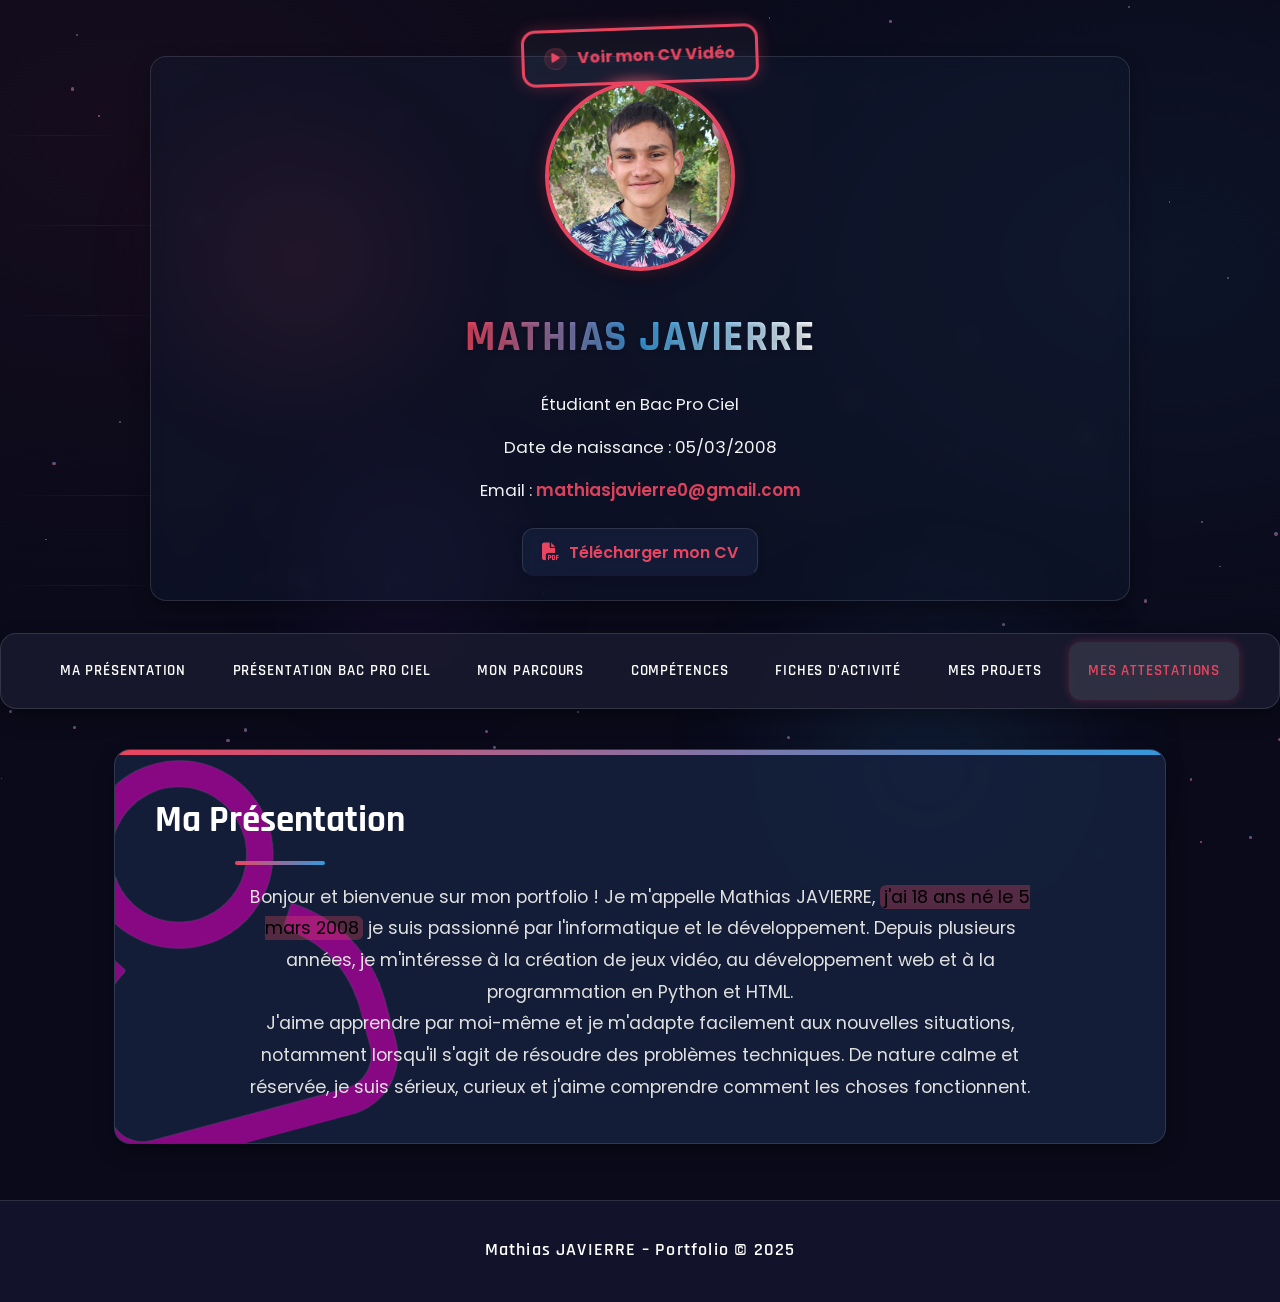
==== commit 5f0dabc3: "Add files via upload" ====
--- a/index.html
+++ b/index.html
@@ -370,6 +370,11 @@
       background: rgba(255, 255, 255, 0.05);
       outline: none;
     }
+    .navbar > li > a.active {
+      color: var(--accent-color);
+      background: rgba(255, 255, 255, 0.1);
+      box-shadow: 0 0 8px rgba(233, 69, 96, 0.3);
+    }
     .dropdown-content {
       position: absolute;
       top: 100%;
@@ -400,6 +405,7 @@
       padding: 0 1.5rem;
     }
     section {
+      display: none;
       background: var(--card-bg-strong);
       border-radius: var(--border-radius);
       border: var(--glass-border);
@@ -409,10 +415,15 @@
       position: relative;
       overflow: hidden;
       backdrop-filter: blur(var(--blur));
-      transition: var(--transition);
-      transform: perspective(1000px) translateZ(0);
-    }
-  
+      transition: opacity 0.5s ease, transform 0.5s ease;
+      opacity: 0;
+      transform: translateY(20px);
+    }
+    section.active {
+      display: block;
+      opacity: 1;
+      transform: translateY(0);
+    }
     section::before {
       content: "";
       position: absolute;
@@ -863,7 +874,6 @@
         transition: transform 0.35s ease;
         padding: 1.2rem;
         background: rgba(26, 26, 46, 0.99);
-        
       }
       nav.active {
         transform: translateY(0);
@@ -928,7 +938,46 @@
       }
     }
 
-
+    /* Images décoratives */
+    .decorative-img {
+      position: fixed;
+      z-index: -1;
+      opacity: 0.7;
+      pointer-events: none;
+
+    }
+    .decorative-img-1 {
+      bottom: -1%;
+      left: -10%;
+      width: 390px;
+      height: 390px;
+      transform: rotate(-15deg);
+    }
+    .decorative-img-2 {
+      top: -6%;
+      right: -5%;
+      width: 300px;
+      height: 300px;
+      transform: rotate(20deg);
+    }
+    .decorative-img-3 {
+      bottom: 0%;
+      right: -50%;
+      width: 1140px;
+      height: 1140px;
+    }
+    .decorative-img-4 {
+      top: 0.1%;
+      right: 1%;
+      width: 300px;
+      height: 300px;
+      transform: rotate(-12deg);
+    }
+    mark {
+      background-color: rgba(233, 69, 96, 0.3);
+      padding: 0 4px;
+      border-radius: 6px;
+    }
   </style>
 </head>
 <body>
@@ -947,6 +996,11 @@
     <div class="line"></div>
   </div>
   <div class="particles" id="particles" aria-hidden="true"></div>
+
+  <!-- Images décoratives -->
+
+  
+  
 
   <!-- Modales -->
   <div id="imageModal" class="modal" role="dialog" aria-modal="true" aria-labelledby="modalTitle">
@@ -1001,7 +1055,7 @@
   <!-- Navigation -->
   <nav role="navigation" aria-label="Navigation principale">
     <ul class="navbar" id="navbar">
-      <li><a href="#presentation" class="nav-close">Ma Présentation</a></li>
+      <li><a href="#presentation" class="nav-close active">Ma Présentation</a></li>
       <li><a href="#pbacpro" class="nav-close">Présentation Bac Pro Ciel</a></li>
       <li><a href="#cv" class="nav-close">Mon Parcours</a></li>
       <li><a href="#skills" class="nav-close">Compétences</a></li>
@@ -1014,38 +1068,43 @@
   <!-- Contenu principal -->
   <main id="main" class="container" tabindex="-1" role="main">
     <!-- Section "Ma Présentation" -->
-    <section id="presentation" aria-labelledby="presentationTitle">
+    <section id="presentation" aria-labelledby="presentationTitle" class="active">
+        <img src="./image/mp.png" alt="Éléments techniques décoratifs" class="decorative-img decorative-img-1">
       <h2 id="presentationTitle">Ma Présentation</h2>
       <div style="text-align: center; max-width: 800px; margin: 0 auto; line-height: 1.8; font-size: 1.1rem;">
         <p>
-          Bonjour et bienvenue sur mon portfolio ! Je m’appelle Mathias JAVIERRE, j’ai <span id="age">0</span> ans né le 5 mars 2008 je suis
-passionné par l’informatique et le développement. Depuis plusieurs
-années, je m’intéresse à la création de jeux vidéo, au développement web
-et à la programmation en Python et HTML. </p>
-<p>J’aime apprendre par moi-même et je m’adapte facilement aux nouvelles situations, notamment
-lorsqu’il s’agit de résoudre des problèmes techniques. De nature calme et
-réservée, je suis sérieux, curieux et j’aime comprendre comment les choses
-fonctionnent.
+          Bonjour et bienvenue sur mon portfolio ! Je m'appelle Mathias JAVIERRE, <mark>j'ai <span id="age">0</span> ans né le 5 mars 2008</mark> je suis
+          passionné par l'informatique et le développement. Depuis plusieurs
+          années, je m'intéresse à la création de jeux vidéo, au développement web
+          et à la programmation en Python et HTML.
+        </p>
+        <p>
+          J'aime apprendre par moi-même et je m'adapte facilement aux nouvelles situations, notamment
+          lorsqu'il s'agit de résoudre des problèmes techniques. De nature calme et
+          réservée, je suis sérieux, curieux et j'aime comprendre comment les choses
+          fonctionnent.
         </p>
       </div>
     </section>
 
-
-    <section id="pbacpro" class="contener" tabindex="-1" role="">
+    <section id="pbacpro" class="container" tabindex="-1" role="">
+      <img src="./image/bpc.png" alt="Éléments techniques décoratifs" class="decorative-img decorative-img-2">
       <h2 id="presentationBacProCiel">Présentation du Bac Pro Ciel</h2>
       <div style="text-align: center; max-width: 800px; margin: 0 auto; line-height: 1.8; font-size: 1.1rem;">
         <p>
-          Le <b>Bac Professionnel CIEL</b>, qui signifie <b>Cybersécurité, Informatique et Réseaux, Électronique,</b> est une formation en trois ans destinée aux élèves intéressés par les métiers du numérique. Ce bac professionnel remplace l’ancien Bac Pro SN et propose une approche moderne centrée sur l’informatique, les réseaux et la sécurité numérique.
-</p><br><p>
-Cette formation permet <b>d’apprendre</b> à installer, configurer et dépanner des équipements informatiques, des systèmes électroniques et des réseaux. Les élèves découvrent également les bases de la cybersécurité, comme la protection des données, la sécurisation d’un réseau ou l’analyse des risques informatiques. Le Bac Pro CIEL est donc un mélange entre informatique, électronique et sécurité.
-</p><br><p>
-Le bac comporte beaucoup de pratique : montage de PC, configuration de routeurs et de switchs, utilisation de Windows et Linux, programmation simple, diagnostic de pannes, et manipulation de matériel électronique ou d’objets connectés. Il inclut aussi plusieurs semaines de stage en entreprise pour se familiariser avec le milieu professionnel.
-</p><br><p>
-<i>En résumé, le Bac Pro CIEL forme des techniciens polyvalents capables d’intervenir sur l’informatique, les réseaux et les systèmes électroniques, tout en intégrant les enjeux de la cybersécurité. C’est une formation idéale pour ceux qui veulent travailler dans le numérique ou poursuivre des études dans ces domaines.</i>
+          Le <b>Bac Professionnel CIEL</b>, qui signifie <b>Cybersécurité, Informatique et Réseaux, Électronique,</b> est une formation en trois ans destinée aux élèves intéressés par les métiers du numérique. Ce bac professionnel remplace l'ancien Bac Pro SN et propose une approche moderne centrée sur l'informatique, les réseaux et la sécurité numérique.
+        </p><br><p>
+          Cette formation permet <b>d'apprendre</b> à installer, configurer et dépanner des équipements informatiques, des systèmes électroniques et des réseaux. Les élèves découvrent également les bases de la cybersécurité, comme la protection des données, la sécurisation d'un réseau ou l'analyse des risques informatiques. Le Bac Pro CIEL est donc un mélange entre informatique, électronique et sécurité.
+        </p><br><p>
+          Le bac comporte beaucoup de pratique : montage de PC, configuration de routeurs et de switchs, utilisation de Windows et Linux, programmation simple, diagnostic de pannes, et manipulation de matériel électronique ou d'objets connectés. Il inclut aussi plusieurs semaines de stage en entreprise pour se familiariser avec le milieu professionnel.
+        </p><br><p>
+          <i>En résumé, le Bac Pro CIEL forme des techniciens polyvalents capables d'intervenir sur l'informatique, les réseaux et les systèmes électroniques, tout en intégrant les enjeux de la cybersécurité. C'est une formation idéale pour ceux qui veulent travailler dans le numérique ou poursuivre des études dans ces domaines.</i>
         </p>
     </section>
+
     <!-- Section "Mon Parcours" -->
     <section id="cv" aria-labelledby="cvTitle">
+    <img src="./image/parc.png" alt="Éléments techniques décoratifs" class="decorative-img decorative-img-3">
       <h2 id="cvTitle">Mon Parcours</h2>
       <div class="timeline">
         <div class="timeline-grid">
@@ -1099,6 +1158,7 @@
 
     <!-- Section "Mes Compétences" -->
     <section id="skills" aria-labelledby="skillsTitle">
+      <img src="./image/comp.png" alt="Éléments techniques décoratifs" class="decorative-img decorative-img-4">
       <h2 id="skillsTitle">Mes Compétences</h2>
       <h3><i class="fas fa-code" aria-hidden="true"></i> Développement Web</h3>
       <ul class="skills-list">
@@ -1109,7 +1169,7 @@
                 <i class="fab fa-html5" aria-hidden="true"></i>&nbsp; HTML5 – Structure et sémantique
               </div>
               <div class="flip-card-back">
-                <img src="./image/html5.png" alt="Logo HTML5"  />
+                <img src="./image/html5.png" alt="Logo HTML5" />
               </div>
             </div>
           </div>
@@ -1121,7 +1181,7 @@
                 <i class="fab fa-css3-alt" aria-hidden="true"></i>&nbsp; CSS3 – Flexbox, Grid
               </div>
               <div class="flip-card-back">
-                <img src="./image/css3.png" alt="Logo CSS3"  />
+                <img src="./image/css3.png" alt="Logo CSS3" />
               </div>
             </div>
           </div>
@@ -1297,6 +1357,37 @@
       });
     });
 
+    // Gestion de l'affichage des sections
+    function showSection(sectionId) {
+      $$('main section').forEach(section => {
+        section.classList.remove('active');
+      });
+      $$('.navbar a').forEach(link => {
+        link.classList.remove('active');
+      });
+      const section = $(`#${sectionId}`);
+      const link = $(`.navbar a[href="#${sectionId}"]`);
+      if (section && link) {
+        section.classList.add('active');
+        link.classList.add('active');
+        section.scrollIntoView({ behavior: 'smooth', block: 'start' });
+      }
+    }
+
+    // Écouteurs pour la navigation
+    $$('.navbar a[href^="#"]').forEach(link => {
+      link.addEventListener('click', (e) => {
+        e.preventDefault();
+        const targetId = link.getAttribute('href').substring(1);
+        showSection(targetId);
+      });
+    });
+
+    // Affiche la première section par défaut au chargement
+    document.addEventListener('DOMContentLoaded', () => {
+      showSection('presentation');
+    });
+
     // Particules dynamiques
     const particlesContainer = $('#particles');
     const particleCount = 100;
@@ -1453,9 +1544,9 @@
         }
       });
       navLinks.forEach(a => {
-        a.removeAttribute('aria-current');
+        a.classList.remove('active');
         if (a.getAttribute('href') === '#' + current) {
-          a.setAttribute('aria-current', 'page');
+          a.classList.add('active');
         }
       });
     };
@@ -1501,7 +1592,6 @@
         link.style.textShadow = 'none';
       });
     });
-
   </script>
 </body>
 </html>
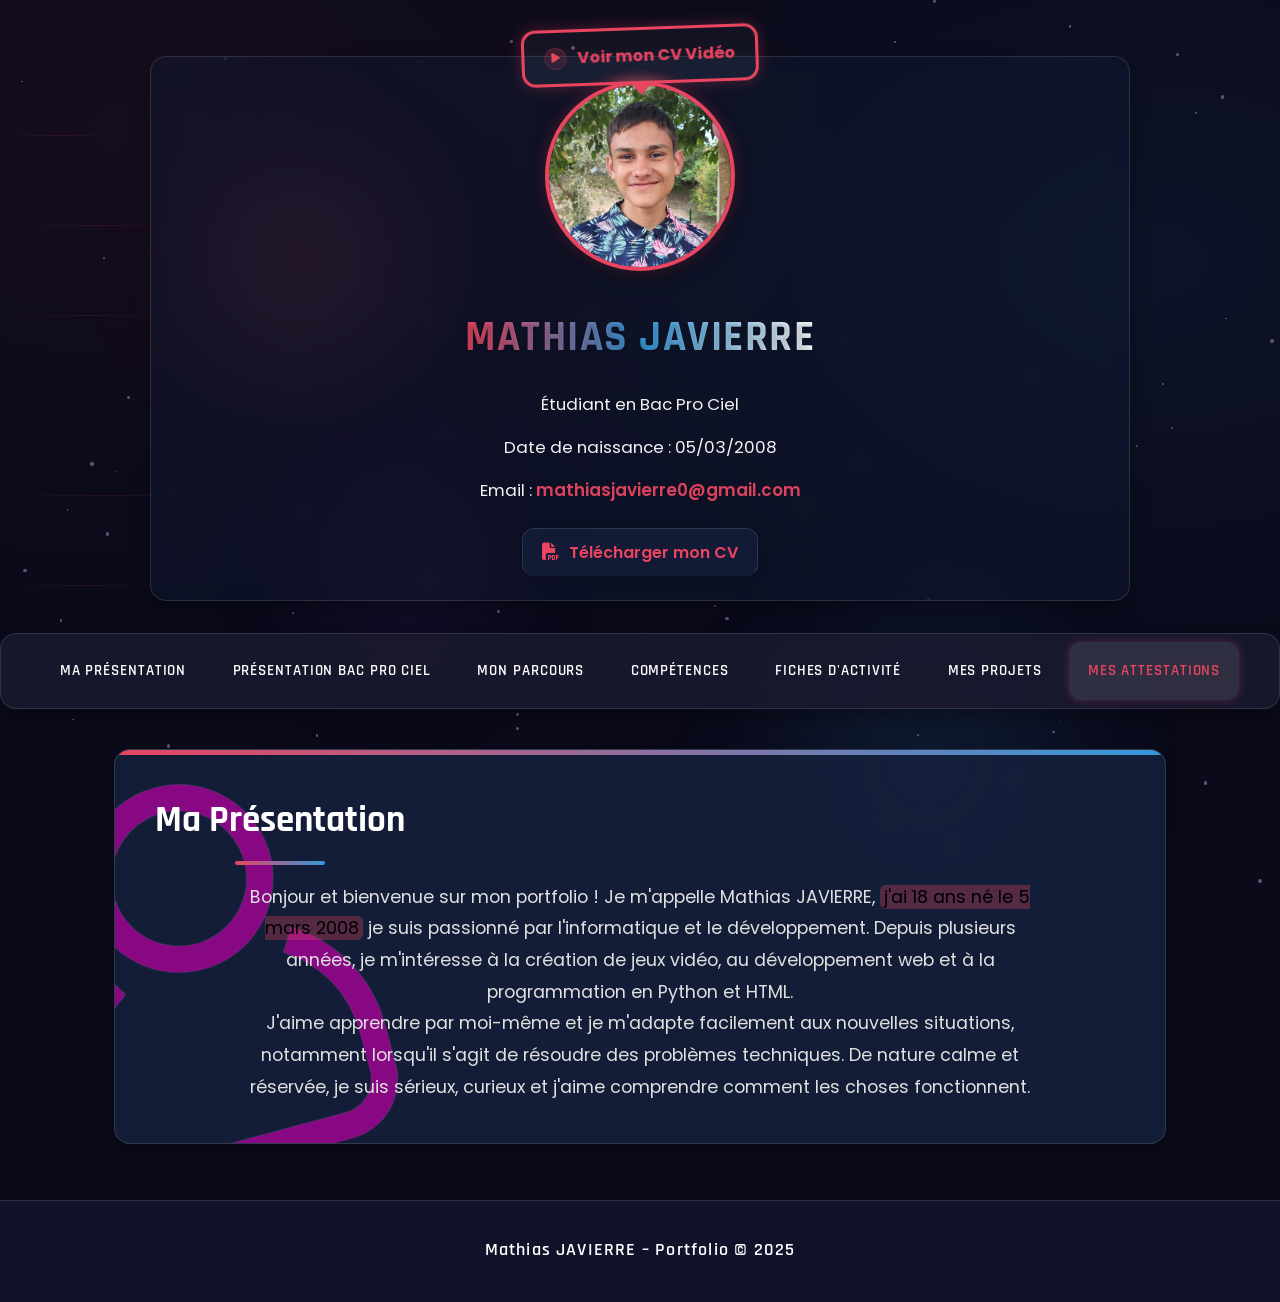
==== commit baffa60c: "Add files via upload" ====
--- a/index.html
+++ b/index.html
@@ -947,7 +947,7 @@
 
     }
     .decorative-img-1 {
-      bottom: -1%;
+      bottom: -7%;
       left: -10%;
       width: 390px;
       height: 390px;
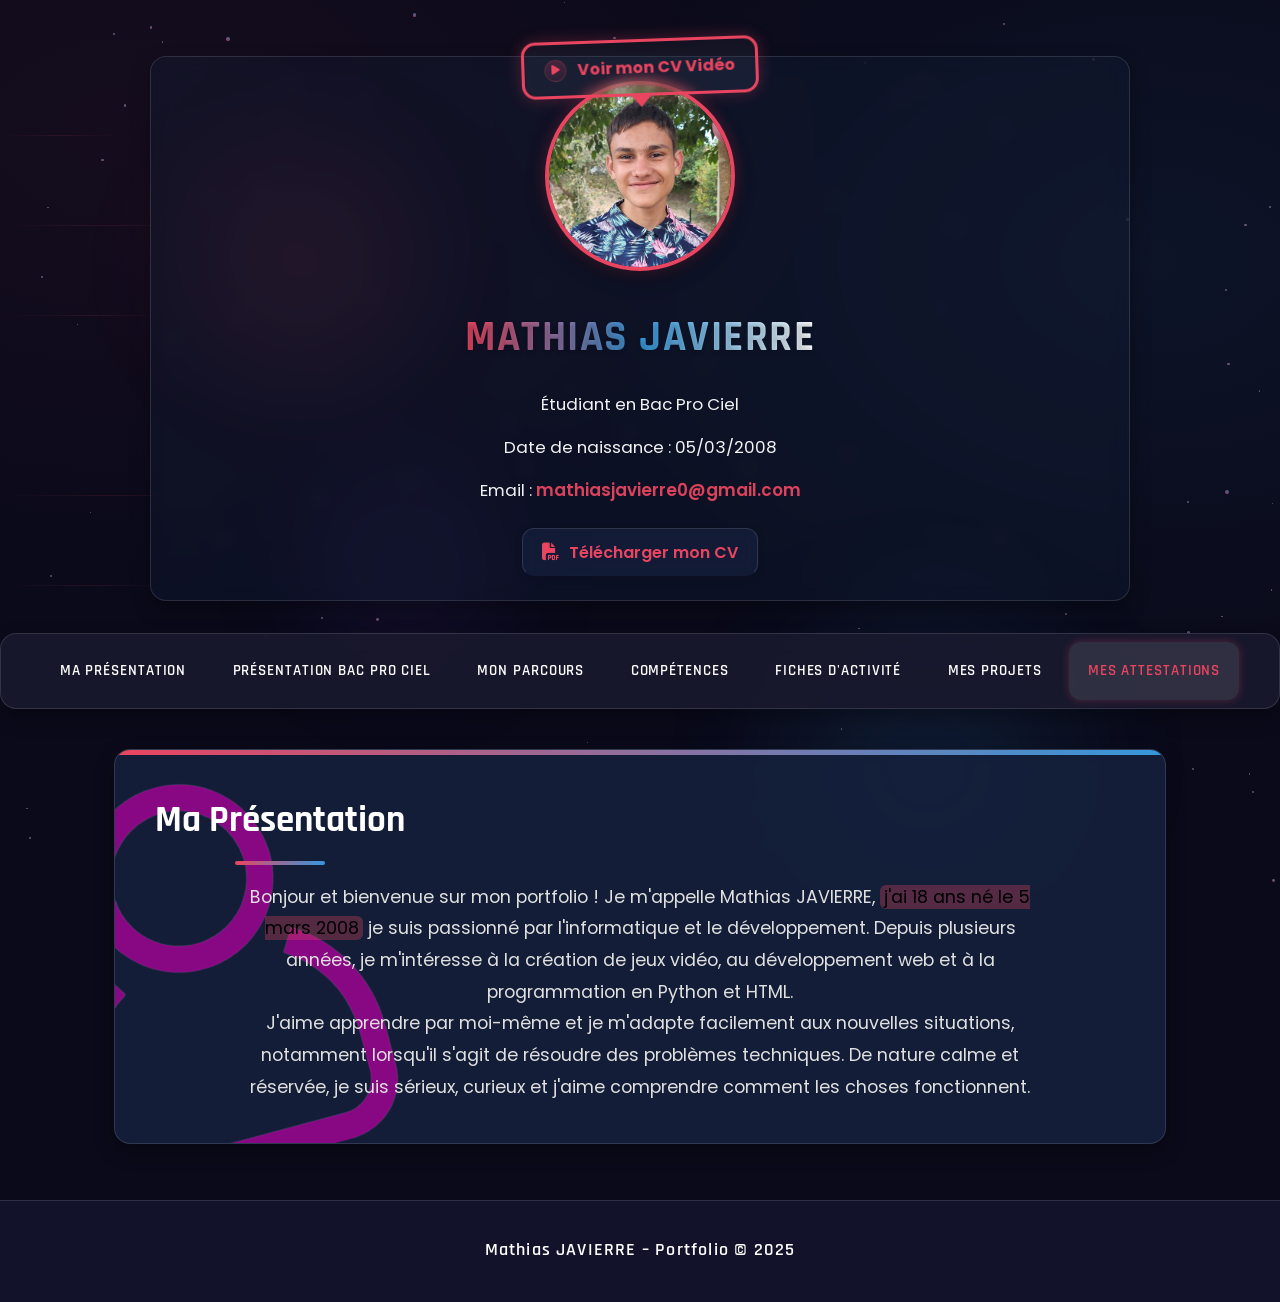
==== commit 8ef687be: "Add files via upload" ====
--- a/index.html
+++ b/index.html
@@ -262,7 +262,7 @@
     /* Bulle de dialogue */
     .speech-bubble {
       position: absolute;
-      top: -30px;
+      top: -18px;
       left: 50%;
       transform: translateX(-50%) rotate(-2deg);
       background: rgba(255, 255, 255, 0.03);
@@ -855,7 +855,7 @@
         left: 12px;
       }
       .speech-bubble {
-        top: -24px;
+        top: -20px;
         transform: translateX(-50%) rotate(-1deg);
       }
     }
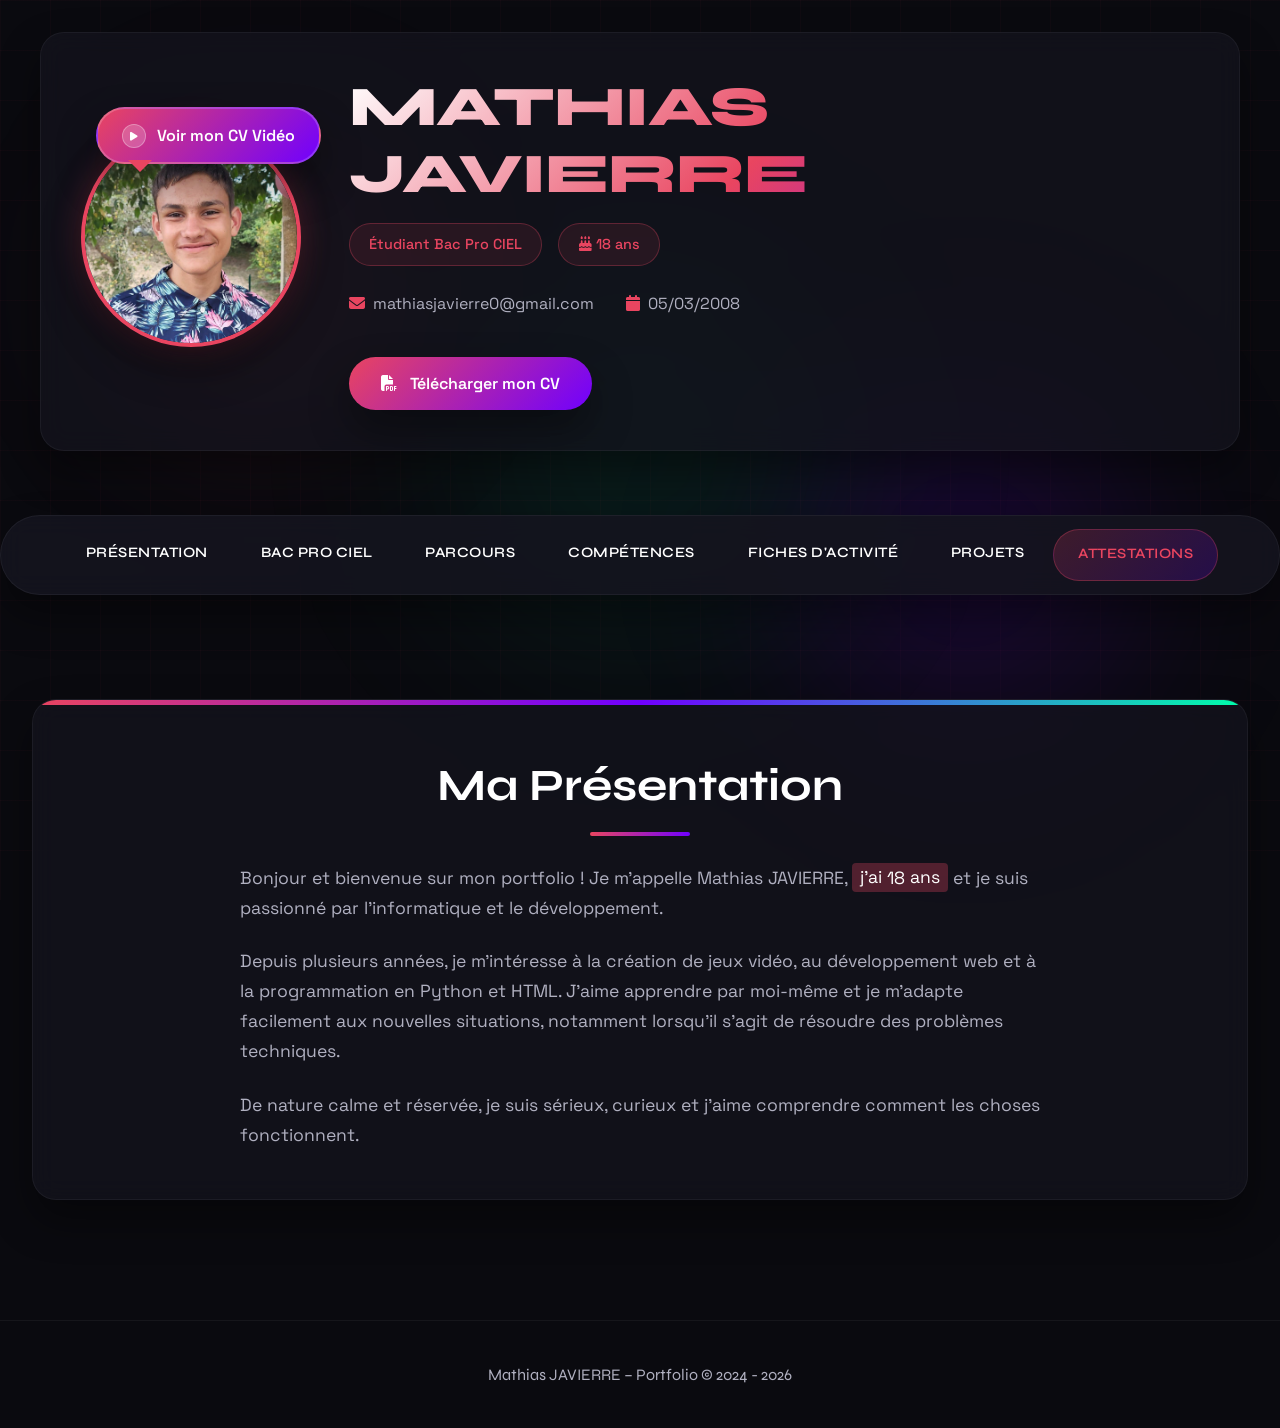
==== commit 97f761cb: "Add files via upload" ====
--- a/index.html
+++ b/index.html
@@ -5,412 +5,362 @@
   <meta name="viewport" content="width=device-width, initial-scale=1" />
   <meta name="description" content="Portfolio professionnel de Mathias JAVIERRE – Étudiant en Systèmes Numériques et Maintenance Informatique" />
   <title>Mathias JAVIERRE | Portfolio Professionnel</title>
-  <!-- Préchargement des polices et ressources critiques -->
+  <!-- Polices modernes -->
   <link rel="preconnect" href="https://fonts.googleapis.com" />
   <link rel="preconnect" href="https://fonts.gstatic.com" crossorigin />
-  <link href="https://fonts.googleapis.com/css2?family=Poppins:wght@300;400;500;600;700&family=Rajdhani:wght@500;600;700&display=swap" rel="stylesheet" />
+  <link href="https://fonts.googleapis.com/css2?family=Space+Grotesk:wght@300;400;500;600;700&family=Syne:wght@400;500;600;700;800&display=swap" rel="stylesheet" />
   <link rel="stylesheet" href="https://cdnjs.cloudflare.com/ajax/libs/font-awesome/6.4.0/css/all.min.css" />
   <style>
-    :root {
-      --primary-color: #0a0a1a;
-      --secondary-color: #12122a;
-      --accent-color: #e94560;
-      --accent-secondary: #3498db;
-      --light-color: #f1f1f1;
-      --text-color: #e0e0e0;
-      --text-light: #ffffff;
-      --shadow: 0 8px 20px rgba(0, 0, 0, .3);
-      --transition: all .36s cubic-bezier(.25, .8, .25, 1);
-      --border-radius: 16px;
-      --wave-color: rgba(52, 152, 219, .15);
-      --glow: 0 0 15px rgba(233, 69, 96, .3);
-      --card-bg: rgba(22, 33, 62, .6);
-      --card-bg-strong: rgba(22, 33, 62, .85);
-      --glass-border: 1px solid rgba(255, 255, 255, .12);
-      --ring: 0 0 0 3px rgba(233, 69, 96, .35);
-      --blur: 8px;
-    }
     * {
-      box-sizing: border-box;
       margin: 0;
       padding: 0;
-    }
-    html {
-      scroll-behavior: smooth;
-    }
+      box-sizing: border-box;
+    }
+
+    :root {
+      --bg-dark: #0a0a0f;
+      --bg-card: #14141f;
+      --primary: #e94560;
+      --primary-light: #ff6b81;
+      --text-light: #ffffff;
+      --text-gray: #b0b0c0;
+      --accent-1: #7000ff;
+      --accent-2: #00ffaa;
+      --gradient: linear-gradient(135deg, var(--primary), var(--accent-1));
+      --gradient-hover: linear-gradient(135deg, var(--accent-1), var(--primary));
+      --shadow: 0 20px 40px rgba(0, 0, 0, 0.4);
+      --border-glow: 0 0 0 1px rgba(233, 69, 96, 0.2);
+      --border-radius: 24px;
+      --border-radius-sm: 16px;
+      --glass-border: 1px solid rgba(255, 255, 255, 0.05);
+      --card-bg: rgba(20, 20, 31, 0.7);
+      --card-bg-strong: rgba(20, 20, 31, 0.9);
+      --blur: 12px;
+    }
+
     body {
-      font-family: 'Poppins', system-ui, -apple-system, "Segoe UI", Roboto, "Helvetica Neue", Arial, sans-serif;
+      font-family: 'Space Grotesk', sans-serif;
+      background-color: var(--bg-dark);
+      color: var(--text-light);
       line-height: 1.7;
-      color: var(--text-color);
-      background:
-        radial-gradient(1200px 800px at 10% 10%, rgba(233, 69, 96, .05), transparent 60%),
-        radial-gradient(1000px 700px at 90% 20%, rgba(52, 152, 219, .07), transparent 60%),
-        var(--primary-color);
+      overflow-x: hidden;
+      position: relative;
       min-height: 100vh;
-      overflow-x: hidden;
-      -webkit-font-smoothing: antialiased;
-      -moz-osx-font-smoothing: grayscale;
-    }
-    /* Effets visuels avancés */
-    .gradient-orbs {
+    }
+
+    /* Grille de fond */
+    .grid-background {
       position: fixed;
       top: 0;
       left: 0;
       width: 100%;
       height: 100%;
+      background-image: 
+        linear-gradient(rgba(233, 69, 96, 0.03) 1px, transparent 1px),
+        linear-gradient(90deg, rgba(233, 69, 96, 0.03) 1px, transparent 1px);
+      background-size: 50px 50px;
       z-index: -2;
       pointer-events: none;
-      overflow: hidden;
-    }
-    .orb {
-      position: absolute;
+    }
+
+    /* Particules lumineuses */
+    .light-particle {
+      position: fixed;
+      width: 400px;
+      height: 400px;
+      background: radial-gradient(circle at center, rgba(233, 69, 96, 0.15) 0%, transparent 70%);
       border-radius: 50%;
-      filter: blur(50px);
-      opacity: 0.15;
-      animation: float-orb 25s ease-in-out infinite;
-    }
-    .orb-1 {
-      width: 350px;
-      height: 350px;
-      background: radial-gradient(circle, var(--accent-color) 0%, transparent 70%);
-      top: 10%;
-      left: 10%;
-      animation-delay: 0s;
-    }
-    .orb-2 {
-      width: 450px;
-      height: 450px;
-      background: radial-gradient(circle, var(--accent-secondary) 0%, transparent 70%);
-      top: 60%;
-      right: 10%;
-      animation-delay: -7s;
-    }
-    .orb-3 {
-      width: 300px;
-      height: 300px;
-      background: radial-gradient(circle, #5e35b1 0%, transparent 70%);
-      bottom: 20%;
-      left: 20%;
-      animation-delay: -12s;
-    }
-    @keyframes float-orb {
-      0%, 100% { transform: translate(0, 0) scale(1); opacity: 0.1; }
-      25% { transform: translate(40px, -25px) scale(1.12); opacity: 0.18; }
-      50% { transform: translate(-25px, 35px) scale(0.92); opacity: 0.22; }
-      75% { transform: translate(25px, 25px) scale(1.07); opacity: 0.16; }
-    }
-    /* Lignes animées en arrière-plan */
-    .animated-lines {
-      position: fixed;
-      top: 0;
-      left: 0;
-      width: 100%;
-      height: 100%;
+      filter: blur(80px);
       z-index: -1;
       pointer-events: none;
-      overflow: hidden;
-    }
-    .line {
-      position: absolute;
-      background: linear-gradient(90deg, transparent, rgba(233, 69, 96, 0.12), transparent);
-      height: 1px;
-      animation: line-flow 12s linear infinite;
-    }
-    .line:nth-child(1) { top: 15%; width: 120px; animation-delay: 0s; }
-    .line:nth-child(2) { top: 35%; width: 180px; animation-delay: -3s; }
-    .line:nth-child(3) { top: 55%; width: 220px; animation-delay: -6s; }
-    .line:nth-child(4) { top: 75%; width: 150px; animation-delay: -9s; }
-    .line:nth-child(5) { top: 25%; width: 200px; animation-delay: -1s; }
-    .line:nth-child(6) { top: 65%; width: 170px; animation-delay: -4s; }
-    @keyframes line-flow {
-      0% { left: -200px; opacity: 0; }
-      10% { opacity: 0.35; }
-      90% { opacity: 0.35; }
-      100% { left: 100%; opacity: 0; }
-    }
-    /* Particules flottantes */
-    .particles {
-      position: fixed;
-      inset: 0;
-      z-index: -1;
-      pointer-events: none;
-    }
-    .particle {
-      position: absolute;
-      width: 3px;
-      height: 3px;
-      border-radius: 50%;
-      background: linear-gradient(45deg, var(--accent-color), var(--accent-secondary));
-      opacity: 0.7;
-      animation: float linear infinite;
-    }
-    @keyframes float {
-      0% { transform: translateY(0) translateX(0); opacity: 0; }
-      10%, 90% { opacity: 0.7; }
-      100% { transform: translateY(-100vh) translateX(100px); opacity: 0; }
-    }
-    /* En-tête et photo de profil */
-    header {
-      padding: 3.5rem 1rem 2rem;
+      animation: floatParticle 25s infinite alternate ease-in-out;
+    }
+
+    .particle-1 {
+      top: 10%;
+      left: 5%;
+      background: radial-gradient(circle at center, rgba(233, 69, 96, 0.2) 0%, transparent 70%);
+    }
+
+    .particle-2 {
+      bottom: 10%;
+      right: 5%;
+      background: radial-gradient(circle at center, rgba(112, 0, 255, 0.2) 0%, transparent 70%);
+      animation-delay: -8s;
+      width: 500px;
+      height: 500px;
+    }
+
+    .particle-3 {
+      top: 50%;
+      left: 50%;
+      transform: translate(-50%, -50%);
+      background: radial-gradient(circle at center, rgba(0, 255, 170, 0.1) 0%, transparent 70%);
+      animation-delay: -15s;
+      width: 600px;
+      height: 600px;
+    }
+
+    @keyframes floatParticle {
+      0% {
+        transform: translate(0, 0) scale(1);
+        opacity: 0.5;
+      }
+      100% {
+        transform: translate(8%, 8%) scale(1.3);
+        opacity: 0.8;
+      }
+    }
+
+    .container {
+      max-width: 1400px;
+      margin: 0 auto;
+      padding: 2rem;
+      position: relative;
+    }
+
+    /* Header avec photo de profil */
+    .profile-header {
+      padding: 2rem 1rem;
       text-align: center;
       position: relative;
       animation: fadeIn 0.8s ease-out;
     }
+
     @keyframes fadeIn {
       from { opacity: 0; transform: translateY(20px); }
       to { opacity: 1; transform: none; }
     }
+
     .profile-container {
-      max-width: 980px;
+      max-width: 1200px;
       margin: 0 auto;
       display: grid;
-      grid-template-columns: 1fr;
-      gap: 1rem;
+      grid-template-columns: auto 1fr;
+      gap: 3rem;
       align-items: center;
-      justify-items: center;
+      justify-items: start;
       position: relative;
-      padding: 1.5rem;
-      background: rgba(22, 33, 62, 0.3);
+      padding: 2.5rem;
+      background: var(--card-bg);
       border-radius: var(--border-radius);
       backdrop-filter: blur(var(--blur));
       border: var(--glass-border);
       box-shadow: var(--shadow);
     }
+
+    .profile-photo-wrapper {
+      position: relative;
+    }
+
     .profile-photo {
-      width: 190px;
-      height: 190px;
+      width: 220px;
+      height: 220px;
       border-radius: 50%;
       object-fit: cover;
-      border: 4px solid var(--accent-color);
-      box-shadow: var(--shadow), var(--glow);
-      transition: transform 0.3s ease, box-shadow 0.3s ease;
+      border: 4px solid var(--primary);
+      box-shadow: var(--shadow), 0 0 30px rgba(233, 69, 96, 0.3);
+      transition: all 0.3s ease;
       cursor: pointer;
-      animation: pulse 4s ease-in-out infinite alternate;
-      transform: perspective(1000px) translateZ(0);
-    }
-    @keyframes pulse {
-      from { box-shadow: var(--shadow), var(--glow); }
-      to { box-shadow: var(--shadow), 0 0 32px rgba(233, 69, 96, 0.7); }
-    }
+      animation: borderPulse 3s infinite alternate;
+    }
+
+    @keyframes borderPulse {
+      from { box-shadow: 0 0 20px rgba(233, 69, 96, 0.3); }
+      to { box-shadow: 0 0 40px rgba(233, 69, 96, 0.6); }
+    }
+
     .profile-photo:hover {
-      transform: perspective(1000px) translateZ(20px) scale(1.05);
-      box-shadow: var(--shadow), 0 0 40px rgba(233, 69, 96, 0.8);
-    }
+      transform: scale(1.05) rotate(2deg);
+      border-color: var(--accent-1);
+    }
+
+    .speech-bubble {
+      position: absolute;
+      top: -20px;
+      right: -20px;
+      background: linear-gradient(135deg, var(--primary), var(--accent-1));
+      border-radius: 50px;
+      padding: 0.8rem 1.5rem;
+      color: white;
+      font-weight: 600;
+      display: inline-flex;
+      align-items: center;
+      gap: 0.7rem;
+      z-index: 30;
+      box-shadow: var(--shadow);
+      cursor: pointer;
+      transition: all 0.3s ease;
+      white-space: nowrap;
+      border: 2px solid rgba(255, 255, 255, 0.2);
+    }
+
+    .speech-bubble:hover {
+      transform: translateY(-5px) scale(1.05);
+      box-shadow: 0 15px 30px rgba(233, 69, 96, 0.4);
+    }
+
+    .speech-bubble::after {
+      content: "";
+      position: absolute;
+      bottom: -10px;
+      left: 30px;
+      width: 0;
+      height: 0;
+      border-left: 12px solid transparent;
+      border-right: 12px solid transparent;
+      border-top: 12px solid var(--primary);
+    }
+
+    .play-icon {
+      display: inline-flex;
+      width: 24px;
+      height: 24px;
+      align-items: center;
+      justify-content: center;
+      border-radius: 50%;
+      background: rgba(255, 255, 255, 0.2);
+      border: 1px solid rgba(255, 255, 255, 0.3);
+    }
+
     .profile-info {
       display: flex;
       flex-direction: column;
-      align-items: center;
-      text-align: center;
-      gap: 0.5rem;
-      margin-top: 1rem;
-    }
+      align-items: flex-start;
+      text-align: left;
+      gap: 1rem;
+    }
+
     .profile-info h1 {
-      font-family: 'Rajdhani', sans-serif;
-      font-size: 2.6rem;
-      font-weight: 700;
-      margin-bottom: 0.3rem;
-      background: linear-gradient(90deg, var(--accent-color), var(--accent-secondary), #ffffff);
+      font-family: 'Syne', sans-serif;
+      font-size: 3.5rem;
+      font-weight: 800;
+      background: linear-gradient(135deg, #ffffff 0%, var(--primary) 50%, var(--accent-1) 100%);
       -webkit-background-clip: text;
       background-clip: text;
       color: transparent;
       text-transform: uppercase;
-      letter-spacing: 1.5px;
-      text-shadow: 0 2px 4px rgba(0, 0, 0, 0.2);
-    }
-    .profile-info p {
-      font-size: 1.05rem;
-      color: var(--text-light);
-      opacity: 0.95;
-      margin: 0.2rem 0;
-    }
-    .profile-info a {
-      color: var(--accent-color);
-      text-decoration: none;
-      border-bottom: 1px solid transparent;
-      transition: var(--transition);
-      font-weight: 600;
-    }
-    .profile-info a:hover {
-      border-bottom-color: var(--accent-color);
-    }
-    /* Bouton de téléchargement du CV */
+      letter-spacing: -1px;
+      line-height: 1.2;
+    }
+
+    .profile-tags {
+      display: flex;
+      gap: 1rem;
+      flex-wrap: wrap;
+    }
+
+    .profile-tag {
+      padding: 0.5rem 1.2rem;
+      background: rgba(233, 69, 96, 0.1);
+      border: 1px solid rgba(233, 69, 96, 0.3);
+      border-radius: 50px;
+      color: var(--primary);
+      font-weight: 500;
+      font-size: 0.9rem;
+    }
+
+    .profile-contact {
+      display: flex;
+      gap: 2rem;
+      margin: 0.5rem 0;
+      flex-wrap: wrap;
+    }
+
+    .profile-contact-item {
+      display: flex;
+      align-items: center;
+      gap: 0.5rem;
+      color: var(--text-gray);
+      transition: color 0.3s;
+    }
+
+    .profile-contact-item:hover {
+      color: var(--primary);
+    }
+
+    .profile-contact-item i {
+      color: var(--primary);
+    }
+
     .cv-download {
       display: inline-flex;
       align-items: center;
-      gap: 0.6rem;
-      margin-top: 0.8rem;
-      padding: 0.6rem 1.2rem;
-      background: rgba(22, 33, 62, 0.6);
-      border: var(--glass-border);
-      border-radius: 12px;
-      color: var(--text-light);
+      gap: 0.8rem;
+      margin-top: 1rem;
+      padding: 0.8rem 2rem;
+      background: linear-gradient(135deg, var(--primary), var(--accent-1));
+      border: none;
+      border-radius: 50px;
+      color: white;
       text-decoration: none;
       font-weight: 600;
-      transition: var(--transition);
-      backdrop-filter: blur(6px);
-      box-shadow: 0 2px 8px rgba(0, 0, 0, 0.15);
-    }
+      transition: all 0.3s;
+      box-shadow: var(--shadow);
+    }
+
     .cv-download:hover {
-      background: rgba(233, 69, 96, 0.2);
-      color: var(--accent-color);
-      transform: translateY(-2px);
-      box-shadow: 0 4px 12px rgba(233, 69, 96, 0.3);
-    }
-    .cv-download i {
-      font-size: 1.1rem;
-    }
-    /* Bulle de dialogue */
-    .speech-bubble {
-      position: absolute;
-      top: -18px;
-      left: 50%;
-      transform: translateX(-50%) rotate(-2deg);
-      background: rgba(255, 255, 255, 0.03);
-      border: 3px solid var(--accent-color);
-      border-radius: 14px;
-      padding: 12px 20px;
-      color: var(--accent-color);
-      font-size: 16px;
-      font-weight: 700;
-      display: inline-flex;
-      align-items: center;
-      gap: 0.7rem;
-      z-index: 30;
-      box-shadow: var(--glow);
-      cursor: pointer;
-      transition: all 0.2s ease;
-      backdrop-filter: blur(6px);
-    }
-    .speech-bubble:hover {
-      transform: translateX(-50%) translateY(-8px) rotate(-2deg);
-      background: rgba(233, 69, 96, 0.05);
-      box-shadow: 0 4px 12px rgba(233, 69, 96, 0.3);
-    }
-    .speech-bubble::after {
-      content: "";
-      position: absolute;
-      bottom: -14px;
-      left: 50%;
-      transform: translateX(-50%);
-      width: 0;
-      height: 0;
-      border-left: 12px solid transparent;
-      border-right: 12px solid transparent;
-      border-top: 14px solid var(--accent-color);
-    }
-    .play {
-      display: inline-flex;
-      width: 22px;
-      height: 22px;
-      align-items: center;
-      justify-content: center;
-      border-radius: 50%;
-      background: linear-gradient(180deg, rgba(233, 69, 96, 0.2), rgba(233, 69, 96, 0.08));
-      border: 1px solid rgba(233, 69, 96, 0.2);
-    }
+      transform: translateY(-3px);
+      box-shadow: 0 15px 30px rgba(233, 69, 96, 0.4);
+    }
+
     /* Navigation */
     nav {
       position: sticky;
-      top: 1rem;
+      top: 1.5rem;
       z-index: 1000;
-      margin: 0 auto;
+      margin: 2rem auto;
       max-width: 1300px;
-      padding: 0.5rem;
-      background: rgba(26, 26, 46, 0.92);
-      backdrop-filter: blur(12px);
-      border-radius: 16px;
+      padding: 0.8rem 1.5rem;
+      background: rgba(20, 20, 31, 0.9);
+      backdrop-filter: blur(var(--blur));
+      border-radius: 100px;
+      border: var(--glass-border);
       box-shadow: var(--shadow);
-      border: var(--glass-border);
-      transition: all 0.3s ease;
-    }
+    }
+
     .navbar {
       display: flex;
       justify-content: center;
-      gap: 0.5rem;
+      gap: 0.3rem;
       list-style: none;
       flex-wrap: wrap;
-      text-decoration: none;
-    }
+    }
+
     .navbar > li > a {
       display: block;
-      padding: 1rem 1.2rem;
+      padding: 0.8rem 1.5rem;
       color: var(--text-light);
-      font-family: Rajdhani, sans-serif;
+      font-family: 'Syne', sans-serif;
       text-transform: uppercase;
-      letter-spacing: 0.9px;
-      font-size: 0.95rem;
+      letter-spacing: 0.5px;
+      font-size: 0.9rem;
       font-weight: 600;
-      border-radius: 12px;
-      transition: var(--transition);
+      border-radius: 50px;
+      transition: all 0.3s;
       position: relative;
-      overflow: hidden;
-      z-index: 1;
       text-decoration: none;
     }
-    .navbar > li > a::before {
-      content: "";
-      position: absolute;
-      top: 0;
-      left: 0;
-      width: 100%;
-      height: 100%;
-      background: linear-gradient(90deg, transparent, rgba(255, 255, 255, 0.08), transparent);
-      transform: translateX(-100%);
-      transition: transform 0.4s ease;
-      z-index: -1;
-      text-decoration: none;
-    }
-    .navbar > li > a:hover::before,
-    .navbar > li > a:focus-visible::before {
-      transform: translateX(100%);
-    }
-    .navbar > li > a:hover,
-    .navbar > li > a:focus-visible {
-      color: var(--accent-color);
-      background: rgba(255, 255, 255, 0.05);
-      outline: none;
-    }
+
+    .navbar > li > a:hover {
+      color: var(--primary);
+      background: rgba(233, 69, 96, 0.1);
+    }
+
     .navbar > li > a.active {
-      color: var(--accent-color);
-      background: rgba(255, 255, 255, 0.1);
-      box-shadow: 0 0 8px rgba(233, 69, 96, 0.3);
-    }
-    .dropdown-content {
-      position: absolute;
-      top: 100%;
-      left: 0;
-      min-width: 220px;
-      padding: 0.6rem;
-      background: rgba(20, 20, 40, 0.97);
-      border-radius: 14px;
-      border: var(--glass-border);
-      box-shadow: var(--shadow);
-      opacity: 0;
-      transform: translateY(10px);
-      pointer-events: none;
-      transition: var(--transition);
-      z-index: 1050;
-      backdrop-filter: blur(8px);
-    }
-    .dropdown:hover .dropdown-content,
-    .dropdown:focus-within .dropdown-content {
-      opacity: 1;
-      transform: none;
-      pointer-events: auto;
-    }
+      color: var(--primary);
+      background: linear-gradient(135deg, rgba(233, 69, 96, 0.2), rgba(112, 0, 255, 0.2));
+      border: 1px solid rgba(233, 69, 96, 0.3);
+    }
+
     /* Sections */
-    .container {
-      max-width: 1100px;
-      margin: 0 auto;
-      padding: 0 1.5rem;
-    }
     section {
       display: none;
-      background: var(--card-bg-strong);
+      background: var(--card-bg);
       border-radius: var(--border-radius);
       border: var(--glass-border);
       box-shadow: var(--shadow);
-      padding: 2.5rem;
+      padding: 3rem;
       margin: 2.5rem auto;
       position: relative;
       overflow: hidden;
@@ -419,154 +369,173 @@
       opacity: 0;
       transform: translateY(20px);
     }
+
     section.active {
       display: block;
       opacity: 1;
       transform: translateY(0);
     }
+
     section::before {
       content: "";
       position: absolute;
-      inset: 0 auto auto 0;
+      top: 0;
+      left: 0;
+      width: 100%;
       height: 5px;
-      width: 100%;
-      background: linear-gradient(90deg, var(--accent-color), var(--accent-secondary));
-    }
+      background: linear-gradient(90deg, var(--primary), var(--accent-1), var(--accent-2));
+    }
+
     section h2 {
+      font-family: 'Syne', sans-serif;
+      font-size: 2.8rem;
+      font-weight: 700;
       color: var(--text-light);
       text-align: center;
-      font-size: 2.3rem;
-      font-weight: 700;
-      font-family: Rajdhani, sans-serif;
-      margin-bottom: 1.8rem;
+      margin-bottom: 2.5rem;
       position: relative;
       display: inline-block;
-    }
+      left: 50%;
+      transform: translateX(-50%);
+    }
+
     section h2::after {
       content: "";
       position: absolute;
       left: 50%;
       transform: translateX(-50%);
       bottom: -12px;
-      width: 90px;
+      width: 100px;
       height: 4px;
-      border-radius: 4px;
-      background: linear-gradient(90deg, var(--accent-color), var(--accent-secondary));
-    }
+      background: linear-gradient(90deg, var(--primary), var(--accent-1));
+      border-radius: 2px;
+    }
+
+    section h3 {
+      font-family: 'Syne', sans-serif;
+      font-size: 1.8rem;
+      color: var(--text-light);
+      margin: 2rem 0 1.5rem;
+    }
+
     /* Timeline */
-    .timeline {
+    .timeline-grid {
+      display: grid;
+      grid-template-columns: 1fr 1fr;
+      gap: 2rem;
       position: relative;
-      margin: 1.6rem auto;
-      padding: 0 1.2rem;
-    }
-    .timeline::before {
+      margin: 2rem 0;
+    }
+
+    .timeline-grid::before {
       content: "";
       position: absolute;
       top: 0;
       bottom: 0;
       left: 50%;
-      width: 4px;
-      background: linear-gradient(to bottom, var(--accent-color), var(--accent-secondary));
+      width: 3px;
+      background: linear-gradient(to bottom, var(--primary), var(--accent-1));
       transform: translateX(-50%);
       border-radius: 2px;
     }
-    .timeline-grid {
-      display: grid;
-      grid-template-columns: 1fr 1fr;
-      gap: 1.8rem;
-      position: relative;
-    }
+
     .timeline-item {
       position: relative;
-      padding-top: 0.8rem;
-      animation: fadeIn 0.9s ease both;
-    }
+      padding: 1.5rem;
+    }
+
+    .timeline-item.left {
+      padding-right: 2.5rem;
+    }
+
+    .timeline-item.right {
+      padding-left: 2.5rem;
+    }
+
     .timeline-item::before {
       content: "";
       position: absolute;
       top: 2rem;
-      width: 18px;
-      height: 18px;
+      width: 20px;
+      height: 20px;
       border-radius: 50%;
-      background: linear-gradient(45deg, var(--accent-color), var(--accent-secondary));
-      transition: box-shadow 0.3s;
+      background: linear-gradient(135deg, var(--primary), var(--accent-1));
+      box-shadow: 0 0 20px var(--primary);
       z-index: 10;
     }
-    .timeline-item.left {
-      padding-right: 2.2rem;
-    }
+
     .timeline-item.left::before {
-      right: -9px;
-    }
-    .timeline-item.right {
-      padding-left: 2.2rem;
-    }
+      right: -10px;
+    }
+
     .timeline-item.right::before {
-      left: -9px;
-    }
+      left: -10px;
+    }
+
     .timeline-content {
-      background: rgba(40, 40, 70, 0.5);
+      background: rgba(255, 255, 255, 0.02);
       border: var(--glass-border);
-      border-radius: 16px;
-      padding: 1.6rem;
-      box-shadow: 0 6px 18px rgba(0, 0, 0, 0.2);
-      transition: var(--transition);
-      backdrop-filter: blur(6px);
-    }
+      border-radius: var(--border-radius-sm);
+      padding: 2rem;
+      transition: all 0.3s;
+    }
+
     .timeline-content:hover {
-      transform: translateY(-6px);
-      background: rgba(40, 40, 70, 0.7);
-      box-shadow: 0 8px 24px rgba(0, 0, 0, 0.25);
-    }
+      transform: translateY(-5px);
+      background: rgba(233, 69, 96, 0.05);
+      border-color: var(--primary);
+    }
+
     .timeline-date {
+      color: var(--primary);
       font-weight: 700;
-      color: var(--accent-color);
-      font-size: 0.95rem;
+      font-size: 0.9rem;
       text-transform: uppercase;
       letter-spacing: 1px;
-      margin-bottom: 0.4rem;
-    }
+      margin-bottom: 0.5rem;
+    }
+
     .timeline-content h3 {
-      color: var(--text-light);
-      font-size: 1.4rem;
-      margin: 0.3rem 0 0.4rem;
-      font-weight: 700;
-    }
+      font-size: 1.5rem;
+      margin: 0.3rem 0 0.2rem;
+    }
+
     .timeline-content h4 {
-      color: var(--accent-secondary);
+      color: var(--text-gray);
       font-size: 1.1rem;
-      margin: 0.2rem 0 0.8rem;
-      font-weight: 600;
-    }
-    .timeline-content p {
-      color: rgba(255, 255, 255, 0.94);
-      line-height: 1.65;
-    }
+      margin-bottom: 1rem;
+    }
+
     /* Compétences (flip cards) */
     .skills-list {
       display: grid;
-      grid-template-columns: repeat(auto-fill, minmax(270px, 1fr));
-      gap: 1.3rem;
-      margin-top: 1.4rem;
-    }
+      grid-template-columns: repeat(auto-fill, minmax(280px, 1fr));
+      gap: 1.5rem;
+      margin-top: 1.5rem;
+    }
+
     .skills-list li {
       list-style: none;
-      height: 120px;
-      perspective: 1200px;
-    }
+      height: 140px;
+      perspective: 1500px;
+    }
+
     .flip-card {
       height: 100%;
       width: 100%;
     }
+
     .flip-card-inner {
       position: relative;
       height: 100%;
       transform-style: preserve-3d;
       transition: transform 0.7s cubic-bezier(0.4, 0.2, 0.2, 1);
     }
+
     .skills-list li:hover .flip-card-inner {
       transform: rotateY(180deg);
     }
+
     .flip-card-front,
     .flip-card-back {
       position: absolute;
@@ -574,295 +543,333 @@
       display: flex;
       align-items: center;
       justify-content: center;
-      padding: 1.2rem;
+      padding: 1.5rem;
       backface-visibility: hidden;
-      border-radius: 16px;
-      border-left: 5px solid transparent;
-      box-shadow: 0 4px 12px rgba(0, 0, 0, 0.15);
-      transition: all 0.3s ease;
-    }
+      border-radius: var(--border-radius-sm);
+      border: var(--glass-border);
+      box-shadow: var(--shadow);
+    }
+
     .flip-card-front {
-      background: rgba(52, 152, 219, 0.12);
+      background: linear-gradient(135deg, rgba(233, 69, 96, 0.1), rgba(112, 0, 255, 0.1));
       color: var(--text-light);
-      border-left-color: var(--accent-color);
       text-align: center;
-      padding-inline: 1.4rem;
-      font-size: 1.05rem;
+      font-size: 1.1rem;
       font-weight: 600;
-    }
+      border-left: 4px solid var(--primary);
+    }
+
     .flip-card-back {
       background: var(--card-bg-strong);
       transform: rotateY(180deg);
       overflow: hidden;
-      border: var(--glass-border);
-      backdrop-filter: blur(6px);
-    }
+    }
+
     .flip-card-back img {
-      max-width: 120%;
-      max-height: 120%;
+      max-width: 100%;
+      max-height: 100%;
       object-fit: contain;
-      border-radius: 10px;
-      filter: drop-shadow(0 4px 8px rgba(0, 0, 0, 0.2));
-    }
+      border-radius: 8px;
+    }
+
     /* Fiches d'activité */
     .activity-item {
-      background: rgba(231, 76, 60, 0.09);
-      border-left: 5px solid var(--accent-color);
-      padding: 1.5rem;
-      margin-bottom: 1.3rem;
-      border-radius: 16px;
+      background: rgba(233, 69, 96, 0.05);
+      border-left: 5px solid var(--primary);
+      padding: 2rem;
+      margin-bottom: 1.5rem;
+      border-radius: var(--border-radius-sm);
       border: var(--glass-border);
       position: relative;
       overflow: hidden;
-      box-shadow: 0 3px 12px rgba(0, 0, 0, 0.14);
-      transition: var(--transition);
+      transition: all 0.3s;
       cursor: pointer;
-      backdrop-filter: blur(6px);
-    }
-    .activity-item::before {
-      content: "";
-      position: absolute;
-      inset: 0;
-      background: linear-gradient(90deg, transparent, rgba(255, 255, 255, 0.07), transparent);
-      transform: translateX(-100%);
-      transition: transform 0.8s ease;
-      z-index: 0;
-    }
-    .activity-item:hover::before {
-      transform: translateX(100%);
-    }
+    }
+
     .activity-item:hover {
-      transform: translateX(8px);
-      background: rgba(231, 76, 60, 0.13);
-      box-shadow: 0 8px 20px rgba(0, 0, 0, 0.18);
-    }
+      transform: translateX(10px);
+      background: rgba(233, 69, 96, 0.1);
+      border-left-color: var(--accent-1);
+    }
+
+    .activity-preview {
+      width: 100%;
+      height: 160px;
+      object-fit: cover;
+      border-radius: 12px;
+      margin-bottom: 1rem;
+      border: 1px solid rgba(255, 255, 255, 0.1);
+    }
+
     .activity-item a {
-      color: var(--accent-color);
+      color: var(--primary);
       font-weight: 700;
-      font-size: 1.2rem;
+      font-size: 1.3rem;
       display: block;
       text-decoration: none;
-      font-family: Rajdhani, sans-serif;
       margin-bottom: 0.5rem;
-      transition: var(--transition);
-      position: relative;
-      z-index: 1;
-    }
-    .activity-item a:hover {
-      color: var(--text-light);
-      transform: translateX(6px);
-    }
+      font-family: 'Syne', sans-serif;
+    }
+
     .activity-item p {
-      color: rgba(255, 255, 255, 0.94);
-      line-height: 1.65;
-      position: relative;
-      z-index: 1;
-    }
-    .activity-preview {
-      width: 100%;
-      height: 120px;
-      object-fit: cover;
-      border-radius: 8px;
-      margin-bottom: 0.8rem;
-      filter: drop-shadow(0 2px 6px rgba(0, 0, 0, 0.2));
-    }
+      color: var(--text-gray);
+    }
+
     /* Certificats */
     .certificates-grid {
       display: grid;
-      grid-template-columns: repeat(auto-fill, minmax(250px, 1fr));
-      gap: 1.3rem;
-      margin-top: 1.4rem;
-    }
+      grid-template-columns: repeat(auto-fill, minmax(280px, 1fr));
+      gap: 2rem;
+      margin-top: 2rem;
+    }
+
     .certificate-card {
       background: var(--card-bg);
-      border-radius: 16px;
+      border-radius: var(--border-radius-sm);
       border: var(--glass-border);
       overflow: hidden;
-      box-shadow: var(--shadow);
-      transition: var(--transition);
+      transition: all 0.3s;
       cursor: pointer;
-      display: grid;
-      grid-template-rows: auto auto;
-      backdrop-filter: blur(6px);
-    }
+    }
+
     .certificate-card:hover {
-      transform: translateY(-8px);
-      box-shadow: 0 12px 24px rgba(0, 0, 0, 0.2);
-    }
+      transform: translateY(-10px);
+      border-color: var(--primary);
+      box-shadow: 0 20px 40px rgba(233, 69, 96, 0.2);
+    }
+
     .certificate-card img {
       width: 100%;
-      height: 220px;
+      height: 250px;
       object-fit: contain;
-      background: rgba(22, 33, 62, 0.2);
-      padding: 1.2rem;
-      border-bottom: 1px dashed rgba(255, 255, 255, 0.2);
-      transition: transform 0.4s ease;
-    }
-    .certificate-card:hover img {
-      transform: scale(1.04);
-    }
+      background: rgba(0, 0, 0, 0.2);
+      padding: 1.5rem;
+      border-bottom: 1px solid rgba(255, 255, 255, 0.1);
+    }
+
     .certificate-card h3 {
+      text-align: center;
+      font-size: 1.2rem;
+      margin: 1.2rem 0;
       color: var(--text-light);
-      text-align: center;
-      font-size: 1.15rem;
-      margin: 1.2rem 0;
-      font-weight: 600;
-    }
+    }
+
     /* Modales */
-    .modal, .video-modal, #pdfModal {
+    .modal {
       display: none;
       position: fixed;
       inset: 0;
       z-index: 3000;
-      background: rgba(0, 0, 0, 0.97);
+      background: rgba(0, 0, 0, 0.98);
+      backdrop-filter: blur(10px);
       animation: fadeIn 0.3s ease;
-      overflow: auto;
-      backdrop-filter: blur(6px);
-    }
-    .modal.open, .video-modal.open, #pdfModal.open {
+    }
+
+    .modal.open {
       display: block;
     }
-    .modal-content, .video-modal-content, #pdfModal iframe {
+
+    .modal-content {
       display: block;
-      margin: 6vh auto 4vh;
-      max-width: 94%;
-      max-height: 88%;
-      border-radius: 12px;
-      box-shadow: 0 8px 32px rgba(0, 0, 0, 0.4);
-    }
-    #pdfModal iframe {
-      width: 100%;
-      height: 100%;
-      border: none;
-    }
+      margin: 5vh auto;
+      max-width: 90%;
+      max-height: 90%;
+      border-radius: var(--border-radius);
+      border: 3px solid var(--primary);
+      box-shadow: 0 0 50px rgba(233, 69, 96, 0.3);
+    }
+
+    .video-modal-content {
+      max-width: 90%;
+      max-height: 90%;
+      margin: 5vh auto;
+      display: block;
+      border-radius: var(--border-radius);
+      border: 3px solid var(--primary);
+    }
+
     .close {
       position: fixed;
-      top: 24px;
-      right: 32px;
+      top: 30px;
+      right: 40px;
       color: var(--text-light);
-      font-size: 44px;
-      font-weight: 700;
+      font-size: 50px;
+      font-weight: 300;
       cursor: pointer;
-      transition: color 0.25s, transform 0.2s;
+      transition: all 0.3s;
       z-index: 3001;
-      border-radius: 10px;
-      background-color: #0a0a1a;
-    }
+      width: 60px;
+      height: 60px;
+      display: flex;
+      align-items: center;
+      justify-content: center;
+      background: rgba(233, 69, 96, 0.2);
+      border-radius: 50%;
+      border: 2px solid var(--primary);
+    }
+
     .close:hover {
-      color: var(--accent-color);
-      transform: scale(1.1);
-    }
-    .video-modal video {
-      width: 100%;
-      height: auto;
-      max-height: 82vh;
-      border-radius: 8px;
-      box-shadow: 0 4px 24px rgba(0, 0, 0, 0.3);
-    }
-    /* Bouton "Back to Top" */
+      color: var(--primary);
+      transform: rotate(90deg);
+      background: rgba(233, 69, 96, 0.4);
+    }
+
+    /* Bouton Back to Top */
     .back-to-top {
       position: fixed;
-      right: 24px;
-      bottom: 26px;
-      width: 56px;
-      height: 56px;
+      right: 30px;
+      bottom: 30px;
+      width: 60px;
+      height: 60px;
       border-radius: 50%;
-      background: linear-gradient(45deg, var(--accent-color), var(--accent-secondary));
-      color: #fff;
+      background: linear-gradient(135deg, var(--primary), var(--accent-1));
+      color: white;
       display: flex;
       align-items: center;
       justify-content: center;
       box-shadow: var(--shadow);
       opacity: 0;
       visibility: hidden;
-      transition: var(--transition);
+      transition: all 0.3s;
       z-index: 1500;
       cursor: pointer;
-    }
+      border: none;
+    }
+
     .back-to-top.show {
       opacity: 1;
       visibility: visible;
     }
+
     .back-to-top:hover {
-      transform: translateY(-4px);
-      box-shadow: 0 8px 24px rgba(233, 69, 96, 0.4);
-    }
+      transform: translateY(-5px);
+      box-shadow: 0 20px 40px rgba(233, 69, 96, 0.4);
+    }
+
     /* Menu hamburger */
     .hamburger {
       display: none;
       flex-direction: column;
       justify-content: space-between;
-      width: 32px;
-      height: 24px;
+      width: 35px;
+      height: 25px;
       background: transparent;
       border: none;
       cursor: pointer;
       padding: 0;
       z-index: 1001;
       position: fixed;
-      top: 24px;
-      right: 24px;
-    }
+      top: 25px;
+      right: 25px;
+    }
+
     .hamburger span {
       display: block;
       height: 3px;
       width: 100%;
       background-color: var(--text-light);
       border-radius: 4px;
-      transition: all 0.35s ease;
-    }
+      transition: all 0.3s ease;
+    }
+
     .hamburger.open span:nth-child(1) {
-      transform: translateY(10px) rotate(45deg);
-    }
+      transform: translateY(11px) rotate(45deg);
+    }
+
     .hamburger.open span:nth-child(2) {
       opacity: 0;
     }
+
     .hamburger.open span:nth-child(3) {
-      transform: translateY(-10px) rotate(-45deg);
-    }
-    /* Pied de page */
+      transform: translateY(-11px) rotate(-45deg);
+    }
+
+    /* Footer */
     footer {
-      background: var(--secondary-color);
-      color: var(--text-light);
       text-align: center;
-      padding: 2.2rem 1rem;
-      margin-top: 3.5rem;
-      border-top: 1px solid rgba(255, 255, 255, 0.12);
-      font-family: 'Rajdhani', sans-serif;
-      font-weight: 600;
-      letter-spacing: 1.2px;
-    }
-    footer p {
-      margin: 0;
-      font-size: 1.1rem;
-    }
+      padding: 2.5rem;
+      margin-top: 3rem;
+      border-top: 1px solid rgba(255, 255, 255, 0.05);
+      color: var(--text-gray);
+      font-family: 'Syne', sans-serif;
+    }
+
     /* Responsive */
-    @media (max-width: 920px) {
+    @media (max-width: 900px) {
+      .profile-container {
+        grid-template-columns: 1fr;
+        justify-items: center;
+        text-align: center;
+        gap: 2rem;
+      }
+
+      .profile-info {
+        align-items: center;
+        text-align: center;
+      }
+
+      .profile-info h1 {
+        font-size: 2.5rem;
+      }
+
+      .profile-contact {
+        justify-content: center;
+      }
+
+      .speech-bubble {
+        top: -15px;
+        right: -10px;
+        padding: 0.6rem 1.2rem;
+        font-size: 0.9rem;
+      }
+
+      nav {
+        border-radius: 30px;
+        padding: 0.8rem;
+      }
+
+      .navbar {
+        flex-direction: column;
+        align-items: center;
+      }
+
+      .navbar > li > a {
+        width: 100%;
+        text-align: center;
+      }
+
       .timeline-grid {
         grid-template-columns: 1fr;
       }
-      .timeline::before {
-        left: 20px;
-      }
-      .timeline-item {
-        padding-left: 3rem;
-      }
+
+      .timeline-grid::before {
+        left: 30px;
+      }
+
       .timeline-item.left,
       .timeline-item.right {
-        padding: 0 0 0 3rem;
-      }
+        padding: 0 0 0 4rem;
+      }
+
       .timeline-item::before {
-        left: 12px;
-      }
-      .speech-bubble {
-        top: -20px;
-        transform: translateX(-50%) rotate(-1deg);
-      }
-    }
+        left: 22px !important;
+        right: auto !important;
+      }
+
+      section {
+        padding: 2rem 1.5rem;
+      }
+
+      section h2 {
+        font-size: 2rem;
+      }
+    }
+
     @media (max-width: 768px) {
-      body {
-        padding-top: 72px;
-      }
+      .hamburger {
+        display: flex;
+      }
+
       nav {
         position: fixed;
         top: 0;
@@ -871,180 +878,79 @@
         margin: 0;
         border-radius: 0;
         transform: translateY(-100%);
-        transition: transform 0.35s ease;
-        padding: 1.2rem;
-        background: rgba(26, 26, 46, 0.99);
-      }
+        transition: transform 0.3s ease;
+        background: rgba(20, 20, 31, 0.98);
+      }
+
       nav.active {
         transform: translateY(0);
       }
-      .navbar {
-        flex-direction: column;
-        align-items: center;
-        gap: 0.7rem;
-        text-decoration: none;
-      }
-      .navbar > li {
-        width: 100%;
-        text-align: center;
-        text-decoration: none;
-      }
-      .navbar > li > a {
-        padding: 1.1rem;
-        border-radius: 10px;
-        font-size: 1.05rem;
-        text-decoration: none;
-      }
-      .dropdown-content {
-        position: static;
-        opacity: 1;
-        transform: none;
-        pointer-events: auto;
-        background: transparent;
-        box-shadow: none;
-        border: none;
-        padding: 0.7rem 0 0 0;
-        width: 100%;
-      }
-      .hamburger {
-        display: flex;
-      }
+
       .profile-photo {
-        width: 150px;
-        height: 150px;
-      }
-      .profile-info h1 {
-        font-size: 2rem;
-      }
-      .speech-bubble {
-        position: static;
-        transform: none;
-        margin: 12px auto 0;
-        width: auto;
-      }
-      .orb {
-        filter: blur(35px);
-      }
-      .orb-1, .orb-2, .orb-3 {
-        width: 220px;
-        height: 220px;
-      }
-    }
-    @media (prefers-reduced-motion: reduce) {
-      * {
-        animation: none !important;
-        transition: none !important;
-        scroll-behavior: auto;
-      }
-    }
-
-    /* Images décoratives */
-    .decorative-img {
-      position: fixed;
-      z-index: -1;
-      opacity: 0.7;
-      pointer-events: none;
-
-    }
-    .decorative-img-1 {
-      bottom: -7%;
-      left: -10%;
-      width: 390px;
-      height: 390px;
-      transform: rotate(-15deg);
-    }
-    .decorative-img-2 {
-      top: -6%;
-      right: -5%;
-      width: 300px;
-      height: 300px;
-      transform: rotate(20deg);
-    }
-    .decorative-img-3 {
-      bottom: 0%;
-      right: -50%;
-      width: 1140px;
-      height: 1140px;
-    }
-    .decorative-img-4 {
-      top: 0.1%;
-      right: 1%;
-      width: 300px;
-      height: 300px;
-      transform: rotate(-12deg);
-    }
-    mark {
-      background-color: rgba(233, 69, 96, 0.3);
-      padding: 0 4px;
-      border-radius: 6px;
+        width: 180px;
+        height: 180px;
+      }
     }
   </style>
 </head>
 <body>
-  <!-- Effets visuels -->
-  <div class="gradient-orbs" aria-hidden="true">
-    <div class="orb orb-1"></div>
-    <div class="orb orb-2"></div>
-    <div class="orb orb-3"></div>
+  <!-- Éléments de fond -->
+  <div class="grid-background"></div>
+  <div class="light-particle particle-1"></div>
+  <div class="light-particle particle-2"></div>
+  <div class="light-particle particle-3"></div>
+
+  <!-- Modales -->
+  <div id="imageModal" class="modal">
+    <button class="close">&times;</button>
+    <img class="modal-content" id="modalImage" alt="Agrandissement" />
   </div>
-  <div class="animated-lines" aria-hidden="true">
-    <div class="line"></div>
-    <div class="line"></div>
-    <div class="line"></div>
-    <div class="line"></div>
-    <div class="line"></div>
-    <div class="line"></div>
-  </div>
-  <div class="particles" id="particles" aria-hidden="true"></div>
-
-  <!-- Images décoratives -->
-
-  
-  
-
-  <!-- Modales -->
-  <div id="imageModal" class="modal" role="dialog" aria-modal="true" aria-labelledby="modalTitle">
-    <button class="close" type="button" aria-label="Fermer la fenêtre">&times;</button>
-    <img class="modal-content" id="modalImage" alt="Agrandissement du visuel sélectionné" />
-  </div>
-  <div id="videoModal" class="video-modal" role="dialog" aria-modal="true" aria-labelledby="videoModalTitle">
-    <button class="close" type="button" aria-label="Fermer la fenêtre">&times;</button>
-    <video class="video-modal-content" id="videoModalContent" controls preload="metadata">
+
+  <div id="videoModal" class="modal">
+    <button class="close">&times;</button>
+    <video class="video-modal-content" id="videoModalContent" controls>
       <source src="Video/Projetue5.mp4" type="video/mp4" />
-      Votre navigateur ne supporte pas la lecture de vidéos.
     </video>
   </div>
-  <!-- Modale PDF -->
-  <div id="pdfModal" class="modal" role="dialog" aria-modal="true" aria-labelledby="pdfModalTitle">
-    <button class="close" type="button" aria-label="Fermer la fenêtre">&times;</button>
-    <iframe id="pdfFrame" frameborder="0" allowfullscreen></iframe>
+
+  <div id="pdfModal" class="modal">
+    <button class="close">&times;</button>
+    <iframe id="pdfFrame" style="width:90%; height:90%; margin:5vh auto; display:block; border:none; border-radius:var(--border-radius);"></iframe>
   </div>
 
   <!-- Boutons fixes -->
-  <button class="back-to-top" id="backToTop" type="button" aria-label="Revenir en haut" title="Revenir en haut">
-    <svg width="24" height="24" viewBox="0 0 24 24" aria-hidden="true">
-      <path d="M12 20L12 4M12 4L5 11M12 4L19 11" stroke="currentColor" stroke-width="2" stroke-linecap="round" stroke-linejoin="round"/>
+  <button class="back-to-top" id="backToTop">
+    <svg width="24" height="24" viewBox="0 0 24 24" fill="none" stroke="currentColor" stroke-width="2">
+      <path d="M12 20L12 4M12 4L5 11M12 4L19 11"/>
     </svg>
   </button>
-  <button class="hamburger" id="hamburger" aria-label="Menu" aria-expanded="false" aria-controls="navbar">
+
+  <button class="hamburger" id="hamburger">
     <span></span>
     <span></span>
     <span></span>
   </button>
 
   <!-- En-tête -->
-  <header>
-    <div class="profile-container" role="region" aria-label="En-tête de Mathias Javierre">
-      <img src="./image/PP.jpg" alt="Mathias JAVIERRE – Photo de profil" class="profile-photo" id="profilePhoto" loading="eager" decoding="async" tabindex="0" />
-      <div id="speechBubble" class="speech-bubble" role="button" tabindex="0" aria-label="Voir mon CV vidéo">
-        <span class="play" aria-hidden="true"><i class="fas fa-play" style="font-size:11px;"></i></span>
-        Voir mon CV Vidéo
+  <header class="profile-header">
+    <div class="profile-container">
+      <div class="profile-photo-wrapper">
+        <img src="./image/PP.jpg" alt="Mathias JAVIERRE" class="profile-photo" id="profilePhoto" />
+        <div class="speech-bubble" id="speechBubble">
+          <span class="play-icon"><i class="fas fa-play" style="font-size:10px;"></i></span>
+          Voir mon CV Vidéo
+        </div>
       </div>
       <div class="profile-info">
         <h1>Mathias JAVIERRE</h1>
-        <p>Étudiant en Bac Pro Ciel</p>
-        <p>Date de naissance : 05/03/2008</p>
-        <p>Email : <a href="mailto:mathiasjavierre0@gmail.com">mathiasjavierre0@gmail.com</a></p>
+        <div class="profile-tags">
+          <span class="profile-tag">Étudiant Bac Pro CIEL</span>
+          <span class="profile-tag"><i class="fas fa-birthday-cake"></i> <span id="age"></span> ans</span>
+        </div>
+        <div class="profile-contact">
+          <span class="profile-contact-item"><i class="fas fa-envelope"></i> mathiasjavierre0@gmail.com</span>
+          <span class="profile-contact-item"><i class="fas fa-calendar"></i> 05/03/2008</span>
+        </div>
         <a href="CV.pdf" class="cv-download" download>
           <i class="fas fa-file-pdf"></i> Télécharger mon CV
         </a>
@@ -1053,172 +959,156 @@
   </header>
 
   <!-- Navigation -->
-  <nav role="navigation" aria-label="Navigation principale">
+  <nav>
     <ul class="navbar" id="navbar">
-      <li><a href="#presentation" class="nav-close active">Ma Présentation</a></li>
-      <li><a href="#pbacpro" class="nav-close">Présentation Bac Pro Ciel</a></li>
-      <li><a href="#cv" class="nav-close">Mon Parcours</a></li>
-      <li><a href="#skills" class="nav-close">Compétences</a></li>
-      <li><a href="#activities" class="nav-close">Fiches d'Activité</a></li>
-      <li><a href="./pages/projet.html" class="nav-close">Mes Projets</a></li>
-      <li><a href="#certificates" class="nav-close">Mes Attestations</a></li>
+      <li><a href="#presentation" class="active">Présentation</a></li>
+      <li><a href="#pbacpro">Bac Pro CIEL</a></li>
+      <li><a href="#cv">Parcours</a></li>
+      <li><a href="#skills">Compétences</a></li>
+      <li><a href="#activities">Fiches d'Activité</a></li>
+      <li><a href="./pages/projet.html">Projets</a></li>
+      <li><a href="#certificates">Attestations</a></li>
     </ul>
   </nav>
 
   <!-- Contenu principal -->
-  <main id="main" class="container" tabindex="-1" role="main">
-    <!-- Section "Ma Présentation" -->
-    <section id="presentation" aria-labelledby="presentationTitle" class="active">
-        <img src="./image/mp.png" alt="Éléments techniques décoratifs" class="decorative-img decorative-img-1">
-      <h2 id="presentationTitle">Ma Présentation</h2>
-      <div style="text-align: center; max-width: 800px; margin: 0 auto; line-height: 1.8; font-size: 1.1rem;">
-        <p>
-          Bonjour et bienvenue sur mon portfolio ! Je m'appelle Mathias JAVIERRE, <mark>j'ai <span id="age">0</span> ans né le 5 mars 2008</mark> je suis
-          passionné par l'informatique et le développement. Depuis plusieurs
-          années, je m'intéresse à la création de jeux vidéo, au développement web
-          et à la programmation en Python et HTML.
+  <main class="container">
+    <!-- Section Présentation -->
+    <section id="presentation" class="active">
+      <h2>Ma Présentation</h2>
+      <div style="max-width:800px; margin:0 auto; font-size:1.1rem; color:var(--text-gray);">
+        <p style="margin-bottom:1.5rem;">
+          Bonjour et bienvenue sur mon portfolio ! Je m'appelle Mathias JAVIERRE, 
+          <mark style="background:rgba(233,69,96,0.3); color:white; padding:0.2rem 0.5rem; border-radius:4px;">j'ai <span id="age2"></span> ans</mark> 
+          et je suis passionné par l'informatique et le développement.
+        </p>
+        <p style="margin-bottom:1.5rem;">
+          Depuis plusieurs années, je m'intéresse à la création de jeux vidéo, au développement web
+          et à la programmation en Python et HTML. J'aime apprendre par moi-même et je m'adapte 
+          facilement aux nouvelles situations, notamment lorsqu'il s'agit de résoudre des problèmes techniques.
         </p>
         <p>
-          J'aime apprendre par moi-même et je m'adapte facilement aux nouvelles situations, notamment
-          lorsqu'il s'agit de résoudre des problèmes techniques. De nature calme et
-          réservée, je suis sérieux, curieux et j'aime comprendre comment les choses
-          fonctionnent.
+          De nature calme et réservée, je suis sérieux, curieux et j'aime comprendre comment les choses fonctionnent.
         </p>
       </div>
     </section>
 
-    <section id="pbacpro" class="container" tabindex="-1" role="">
-      <img src="./image/bpc.png" alt="Éléments techniques décoratifs" class="decorative-img decorative-img-2">
-      <h2 id="presentationBacProCiel">Présentation du Bac Pro Ciel</h2>
-      <div style="text-align: center; max-width: 800px; margin: 0 auto; line-height: 1.8; font-size: 1.1rem;">
+    <!-- Section Bac Pro CIEL -->
+    <section id="pbacpro">
+      <h2>Bac Pro CIEL</h2>
+      <div style="max-width:900px; margin:0 auto; color:var(--text-gray);">
+        <p style="margin-bottom:1.5rem;">
+          Le <strong style="color:var(--primary);">Bac Professionnel CIEL</strong> (Cybersécurité, Informatique et Réseaux, Électronique) 
+          est une formation en trois ans destinée aux métiers du numérique.
+        </p>
+        <p style="margin-bottom:1.5rem;">
+          Cette formation permet d'apprendre à installer, configurer et dépanner des équipements informatiques, 
+          des systèmes électroniques et des réseaux. Les élèves découvrent également les bases de la cybersécurité : 
+          protection des données, sécurisation d'un réseau, analyse des risques.
+        </p>
+        <p style="margin-bottom:1.5rem;">
+          Le bac comporte beaucoup de pratique : montage de PC, configuration de routeurs, utilisation de Windows et Linux, 
+          diagnostic de pannes, et manipulation d'objets connectés. Il inclut aussi plusieurs semaines de stage en entreprise.
+        </p>
         <p>
-          Le <b>Bac Professionnel CIEL</b>, qui signifie <b>Cybersécurité, Informatique et Réseaux, Électronique,</b> est une formation en trois ans destinée aux élèves intéressés par les métiers du numérique. Ce bac professionnel remplace l'ancien Bac Pro SN et propose une approche moderne centrée sur l'informatique, les réseaux et la sécurité numérique.
-        </p><br><p>
-          Cette formation permet <b>d'apprendre</b> à installer, configurer et dépanner des équipements informatiques, des systèmes électroniques et des réseaux. Les élèves découvrent également les bases de la cybersécurité, comme la protection des données, la sécurisation d'un réseau ou l'analyse des risques informatiques. Le Bac Pro CIEL est donc un mélange entre informatique, électronique et sécurité.
-        </p><br><p>
-          Le bac comporte beaucoup de pratique : montage de PC, configuration de routeurs et de switchs, utilisation de Windows et Linux, programmation simple, diagnostic de pannes, et manipulation de matériel électronique ou d'objets connectés. Il inclut aussi plusieurs semaines de stage en entreprise pour se familiariser avec le milieu professionnel.
-        </p><br><p>
-          <i>En résumé, le Bac Pro CIEL forme des techniciens polyvalents capables d'intervenir sur l'informatique, les réseaux et les systèmes électroniques, tout en intégrant les enjeux de la cybersécurité. C'est une formation idéale pour ceux qui veulent travailler dans le numérique ou poursuivre des études dans ces domaines.</i>
+          <em>En résumé, le Bac Pro CIEL forme des techniciens polyvalents capables d'intervenir sur l'informatique, 
+          les réseaux et les systèmes électroniques, tout en intégrant les enjeux de la cybersécurité.</em>
         </p>
+      </div>
     </section>
 
-    <!-- Section "Mon Parcours" -->
-    <section id="cv" aria-labelledby="cvTitle">
-    <img src="./image/parc.png" alt="Éléments techniques décoratifs" class="decorative-img decorative-img-3">
-      <h2 id="cvTitle">Mon Parcours</h2>
-      <div class="timeline">
-        <div class="timeline-grid">
-          <article class="timeline-item left">
-            <div class="timeline-content">
-              <div class="timeline-date">2024 – Présent</div>
-              <h3>Bac Pro Ciel</h3>
-              <h4>MFR Pontonx-sur-Adour</h4>
-              <p>
-                Formation en CYBERSÉCURITÉ, INFORMATIQUE ET RÉSEAUX, ÉLECTRONIQUE (Seconde et Première).
-                Apprentissage des réseaux, de la programmation, et de la maintenance informatique.<br><br>
-                Déléguer de classe en seconde
-              </p>
-            </div>
-          </article>
-          <article class="timeline-item right">
-            <div class="timeline-content">
-              <div class="timeline-date">2024 – Présent</div>
-              <h3>Apprentissage en Maintenance</h3>
-              <h4>Leclerc du Grand Mail, Saint-Paul-lès-Dax</h4>
-              <p>Alternance en maintenance informatique et gestion d'inventaire. Réparation de matériel, création d'outils internes, et optimisation des processus.</p>
-            </div>
-          </article>
-          <article class="timeline-item left">
-            <div class="timeline-content">
-              <div class="timeline-date">Janvier 2024</div>
-              <h3>Stage d'Observation</h3>
-              <h4>Leclerc du Grand Mail, Saint-Paul-lès-Dax</h4>
-              <p>Observation et assistance aux tâches quotidiennes en maintenance dans un supermarché.</p>
-            </div>
-          </article>
-          <article class="timeline-item right">
-            <div class="timeline-content">
-              <div class="timeline-date">2022 – 2024</div>
-              <h3>Collège d'Albret, Dax</h3>
-              <h4>4ème à 3ème</h4>
-              <p>Obtention du Brevet des Collèges avec mention Assez Bien.</p>
-            </div>
-          </article>
-          <article class="timeline-item left">
-            <div class="timeline-content">
-              <div class="timeline-date">2020 – 2022</div>
-              <h3>Collège François Truffaut</h3>
-              <h4>Saint-Martin-de-Seignanx</h4>
-              <p>Niveaux 6ème et 5ème.<br>Délégué de classe en 6e<br>ASSR1 Obtenue en 2022</p>
-            </div>
-          </article>
+    <!-- Section Parcours -->
+    <section id="cv">
+      <h2>Mon Parcours</h2>
+      <div class="timeline-grid">
+        <div class="timeline-item left">
+          <div class="timeline-content">
+            <div class="timeline-date">2024 – Présent</div>
+            <h3>Bac Pro CIEL</h3>
+            <h4>MFR Pontonx-sur-Adour</h4>
+            <p>Formation en cybersécurité, réseaux et électronique. Délégué de classe en seconde.</p>
+          </div>
+        </div>
+        <div class="timeline-item right">
+          <div class="timeline-content">
+            <div class="timeline-date">2024 – Présent</div>
+            <h3>Apprentissage Maintenance</h3>
+            <h4>Leclerc du Grand Mail</h4>
+            <p>Maintenance informatique, gestion d'inventaire, réparation de matériel.</p>
+          </div>
+        </div>
+        <div class="timeline-item left">
+          <div class="timeline-content">
+            <div class="timeline-date">Janvier 2024</div>
+            <h3>Stage d'Observation</h3>
+            <h4>Leclerc du Grand Mail</h4>
+            <p>Observation et assistance en maintenance informatique.</p>
+          </div>
+        </div>
+        <div class="timeline-item right">
+          <div class="timeline-content">
+            <div class="timeline-date">2022 – 2024</div>
+            <h3>Collège d'Albret</h3>
+            <h4>Dax</h4>
+            <p>Brevet des Collèges mention Assez Bien.</p>
+          </div>
+        </div>
+        <div class="timeline-item left">
+          <div class="timeline-content">
+            <div class="timeline-date">2020 – 2022</div>
+            <h3>Collège François Truffaut</h3>
+            <h4>Saint-Martin-de-Seignanx</h4>
+            <p>Délégué de classe en 6e, ASSR1 obtenue en 2022.</p>
+          </div>
         </div>
       </div>
     </section>
 
-    <!-- Section "Mes Compétences" -->
-    <section id="skills" aria-labelledby="skillsTitle">
-      <img src="./image/comp.png" alt="Éléments techniques décoratifs" class="decorative-img decorative-img-4">
-      <h2 id="skillsTitle">Mes Compétences</h2>
-      <h3><i class="fas fa-code" aria-hidden="true"></i> Développement Web</h3>
+    <!-- Section Compétences -->
+    <section id="skills">
+      <h2>Mes Compétences</h2>
+      <h3><i class="fas fa-code"></i> Développement Web</h3>
       <ul class="skills-list">
         <li>
           <div class="flip-card">
             <div class="flip-card-inner">
-              <div class="flip-card-front">
-                <i class="fab fa-html5" aria-hidden="true"></i>&nbsp; HTML5 – Structure et sémantique
-              </div>
-              <div class="flip-card-back">
-                <img src="./image/html5.png" alt="Logo HTML5" />
-              </div>
+              <div class="flip-card-front"><i class="fab fa-html5"></i> HTML5 – Structure</div>
+              <div class="flip-card-back"><img src="./image/html5.png" alt="HTML5" /></div>
             </div>
           </div>
         </li>
         <li>
           <div class="flip-card">
             <div class="flip-card-inner">
-              <div class="flip-card-front">
-                <i class="fab fa-css3-alt" aria-hidden="true"></i>&nbsp; CSS3 – Flexbox, Grid
-              </div>
-              <div class="flip-card-back">
-                <img src="./image/css3.png" alt="Logo CSS3" />
-              </div>
+              <div class="flip-card-front"><i class="fab fa-css3-alt"></i> CSS3 – Flexbox/Grid</div>
+              <div class="flip-card-back"><img src="./image/css3.png" alt="CSS3" /></div>
             </div>
           </div>
         </li>
       </ul>
-      <h3><i class="fas fa-network-wired" aria-hidden="true"></i> Informatique & Réseaux</h3>
+
+      <h3><i class="fas fa-network-wired"></i> Informatique & Réseaux</h3>
       <ul class="skills-list">
         <li>
           <div class="flip-card">
             <div class="flip-card-inner">
-              <div class="flip-card-front">
-                <i class="fas fa-wifi" aria-hidden="true"></i>&nbsp; Configuration IPv4 (DHCP/Statique)
-              </div>
-              <div class="flip-card-back">
-                <img src="./image/IPV4.png" alt="Schéma IPv4" />
-              </div>
+              <div class="flip-card-front"><i class="fas fa-wifi"></i> Configuration IPv4</div>
+              <div class="flip-card-back"><img src="./image/IPV4.png" alt="IPv4" /></div>
             </div>
           </div>
         </li>
         <li>
           <div class="flip-card">
             <div class="flip-card-inner">
-              <div class="flip-card-front">
-                <i class="fas fa-desktop" aria-hidden="true"></i>&nbsp; Montage et maintenance PC
-              </div>
-              <div class="flip-card-back">
-                <img src="./image/montage_pc.png" alt="Montage PC" />
-              </div>
+              <div class="flip-card-front"><i class="fas fa-desktop"></i> Montage PC</div>
+              <div class="flip-card-back"><img src="./image/montage_pc.png" alt="Montage PC" /></div>
             </div>
           </div>
         </li>
         <li>
           <div class="flip-card">
             <div class="flip-card-inner">
-              <div class="flip-card-front">
-                <i class="fab fa-windows" aria-hidden="true"></i> <i class="fab fa-linux" aria-hidden="true"></i>&nbsp; Installation OS (Windows/Linux + GRUB)
-              </div>
+              <div class="flip-card-front"><i class="fab fa-windows"></i> <i class="fab fa-linux"></i> Dual Boot</div>
               <div class="flip-card-back"></div>
             </div>
           </div>
@@ -1226,21 +1116,15 @@
         <li>
           <div class="flip-card">
             <div class="flip-card-inner">
-              <div class="flip-card-front">
-                <i class="fas fa-ethernet" aria-hidden="true"></i>&nbsp; Câblage réseau (RJ45)
-              </div>
-              <div class="flip-card-back">
-                <img src="./image/CablageRJ45.jpg" alt="Câblage RJ45"/>
-              </div>
+              <div class="flip-card-front"><i class="fas fa-ethernet"></i> Câblage RJ45</div>
+              <div class="flip-card-back"><img src="./image/CablageRJ45.jpg" alt="RJ45" /></div>
             </div>
           </div>
         </li>
         <li>
           <div class="flip-card">
             <div class="flip-card-inner">
-              <div class="flip-card-front">
-                <i class="fas fa-shield-alt" aria-hidden="true"></i>&nbsp; Sécurité – Détection de phishing
-              </div>
+              <div class="flip-card-front"><i class="fas fa-shield-alt"></i> Sécurité – Phishing</div>
               <div class="flip-card-back"></div>
             </div>
           </div>
@@ -1248,9 +1132,7 @@
         <li>
           <div class="flip-card">
             <div class="flip-card-inner">
-              <div class="flip-card-front">
-                <i class="fab fa-python" aria-hidden="true"></i>&nbsp; Python – Scripts et automatisation
-              </div>
+              <div class="flip-card-front"><i class="fab fa-python"></i> Python – Scripts</div>
               <div class="flip-card-back"></div>
             </div>
           </div>
@@ -1258,65 +1140,64 @@
       </ul>
     </section>
 
-    <!-- Section "Mes Fiches d'Activité" -->
-    <section id="activities" aria-labelledby="activitiesTitle">
-      <h2 id="activitiesTitle">Mes Fiches d'Activité</h2>
+    <!-- Section Fiches d'Activité -->
+    <section id="activities">
+      <h2>Fiches d'Activité</h2>
       <div class="activity-item" onclick="openPdfModal('./pdfs/Configuration_douchettes.pdf')">
-        <img src="./previews/Configuration_douchettes_preview.jpg" alt="Aperçu : Configuration de douchettes" class="activity-preview" />
-        <a href="#" class="nav-close">Configuration de douchettes (11/02/25)</a>
+        <img src="./previews/Configuration_douchettes_preview.jpg" alt="Aperçu" class="activity-preview" />
+        <a href="#">Configuration de douchettes (11/02/25)</a>
         <p>Remplacement et configuration de douchettes de caisse pour le scanning des articles.</p>
       </div>
       <div class="activity-item" onclick="openPdfModal('./pdfs/Nettoyage_PC_fixe.pdf')">
-        <img src="./previews/Nettoyage_PC_fixe_preview.jpg" alt="Aperçu : Nettoyage de PC fixe" class="activity-preview" />
-        <a href="#" class="nav-close">Nettoyage de PC fixe (21/10/24)</a>
+        <img src="./previews/Nettoyage_PC_fixe_preview.jpg" alt="Aperçu" class="activity-preview" />
+        <a href="#">Nettoyage de PC fixe (21/10/24)</a>
         <p>Nettoyage, remplacement et ajout de postes de travail en magasin.</p>
       </div>
       <div class="activity-item" onclick="openPdfModal('./pdfs/Branchement_antenne_switch_PoE.pdf')">
-        <img src="./previews/Branchement_antenne_switch_PoE_preview.jpg" alt="Aperçu : Branchement antenne + switch PoE" class="activity-preview" />
-        <a href="#" class="nav-close">Branchement antenne + switch PoE (25/09/24)</a>
+        <img src="./previews/Branchement_antenne_switch_PoE_preview.jpg" alt="Aperçu" class="activity-preview" />
+        <a href="#">Branchement antenne + switch PoE (25/09/24)</a>
         <p>Alimentation et connexion de routeurs via un switch PoE et une antenne WiFi.</p>
       </div>
       <div class="activity-item" onclick="openPdfModal('./pdfs/Dual_Boot_Windows_Linux.pdf')">
-        <img src="./previews/Dual_Boot_Windows_Linux_preview.jpg" alt="Aperçu : Dual Boot Windows/Linux" class="activity-preview" />
-        <a href="#" class="nav-close">Dual Boot Windows/Linux (02/10/24)</a>
+        <img src="./previews/Dual_Boot_Windows_Linux_preview.jpg" alt="Aperçu" class="activity-preview" />
+        <a href="#">Dual Boot Windows/Linux (02/10/24)</a>
         <p>Installation de Windows 10 Pro et Linux Mint en dual boot avec GRUB.</p>
       </div>
       <div class="activity-item" onclick="openPdfModal('./pdfs/Installation_Windows_Logiciels.pdf')">
-        <img src="./previews/Installation_Windows_Logiciels_preview.jpg" alt="Aperçu : Installation Windows + Logiciels" class="activity-preview" />
-        <a href="#" class="nav-close">Installation Windows + Logiciels (16/09/24)</a>
+        <img src="./previews/Installation_Windows_Logiciels_preview.jpg" alt="Aperçu" class="activity-preview" />
+        <a href="#">Installation Windows + Logiciels (16/09/24)</a>
         <p>Installation de Windows 10 Pro via Ventoy et configuration logicielle.</p>
       </div>
       <div class="activity-item" onclick="openPdfModal('./pdfs/Virtualisation.pdf')">
-        <img src="./previews/Virtualisation_preview.jpg" alt="Aperçu : Virtualisation" class="activity-preview" />
-        <a href="#" class="nav-close">Virtualisation (05/11/24)</a>
+        <img src="./previews/Virtualisation_preview.jpg" alt="Aperçu" class="activity-preview" />
+        <a href="#">Virtualisation (05/11/24)</a>
         <p>Apprentissage de la virtualisation et installation de machines virtuelles.</p>
       </div>
     </section>
 
-    <!-- Section "Mes Attestations & Diplômes" -->
-    <section id="certificates" aria-labelledby="certTitle">
-      <h2 id="certTitle">Mes Attestations & Diplômes</h2>
+    <!-- Section Attestations -->
+    <section id="certificates">
+      <h2>Attestations & Diplômes</h2>
       <div class="certificates-grid">
-        <div class="certificate-card" onclick="openModal('./image/pix.png')" tabindex="0">
-          <img src="./image/pix.png" alt="PIX" class="certificate-image" />
+        <div class="certificate-card" onclick="openModal('./image/pix.png')">
+          <img src="./image/pix.png" alt="PIX" />
           <h3>Certificat PIX</h3>
         </div>
       </div>
     </section>
   </main>
 
-  <!-- Pied de page -->
+  <!-- Footer -->
   <footer>
-    <p>Mathias JAVIERRE – Portfolio © 2025</p>
+    <p>Mathias JAVIERRE – Portfolio © 2024 - 2026</p>
   </footer>
 
-  <!-- Scripts -->
   <script>
-    // Sélecteurs utilitaires
+    // Sélecteurs
     const $ = (q, ctx=document) => ctx.querySelector(q);
     const $$ = (q, ctx=document) => Array.from(ctx.querySelectorAll(q));
 
-    // Calcul automatique de l'âge
+    // Calcul de l'âge (conservé)
     function updateAge() {
       const birthDate = new Date(2008, 2, 5);
       const today = new Date();
@@ -1325,46 +1206,36 @@
       if (monthDiff < 0 || (monthDiff === 0 && today.getDate() < birthDate.getDate())) {
         age--;
       }
-      $('#age').textContent = age;
+      $$('#age, #age2').forEach(el => {
+        if (el) el.textContent = age;
+      });
     }
     updateAge();
     setInterval(updateAge, 86400000);
 
     // Menu hamburger
     const hamburger = $('#hamburger');
+    const nav = $('nav');
     const navbar = $('#navbar');
-    const nav = $('nav');
-    hamburger?.addEventListener('click', () => {
-      const open = nav.classList.toggle('active');
+    hamburger.addEventListener('click', () => {
+      nav.classList.toggle('active');
       hamburger.classList.toggle('open');
-      hamburger.setAttribute('aria-expanded', String(open));
-      if (open) {
-        document.body.style.overflow = 'hidden';
-      } else {
-        document.body.style.overflow = '';
-      }
     });
 
-    // Fermeture du menu mobile au clic sur un lien
+    // Fermeture du menu sur lien
     $$('.navbar a').forEach(a => {
       a.addEventListener('click', () => {
         if (window.innerWidth <= 768) {
           nav.classList.remove('active');
           hamburger.classList.remove('open');
-          hamburger.setAttribute('aria-expanded', 'false');
-          document.body.style.overflow = '';
         }
       });
     });
 
-    // Gestion de l'affichage des sections
+    // Navigation entre sections
     function showSection(sectionId) {
-      $$('main section').forEach(section => {
-        section.classList.remove('active');
-      });
-      $$('.navbar a').forEach(link => {
-        link.classList.remove('active');
-      });
+      $$('main section').forEach(s => s.classList.remove('active'));
+      $$('.navbar a').forEach(l => l.classList.remove('active'));
       const section = $(`#${sectionId}`);
       const link = $(`.navbar a[href="#${sectionId}"]`);
       if (section && link) {
@@ -1374,7 +1245,6 @@
       }
     }
 
-    // Écouteurs pour la navigation
     $$('.navbar a[href^="#"]').forEach(link => {
       link.addEventListener('click', (e) => {
         e.preventDefault();
@@ -1383,162 +1253,129 @@
       });
     });
 
-    // Affiche la première section par défaut au chargement
-    document.addEventListener('DOMContentLoaded', () => {
-      showSection('presentation');
-    });
-
-    // Particules dynamiques
-    const particlesContainer = $('#particles');
-    const particleCount = 100;
-    if (particlesContainer) {
-      for (let i = 0; i < particleCount; i++) {
-        const p = document.createElement('div');
-        p.className = 'particle';
-        p.style.left = (Math.random() * 100) + '%';
-        p.style.top = (Math.random() * 100) + '%';
-        const size = Math.random() * 3 + 1;
-        p.style.width = size + 'px';
-        p.style.height = size + 'px';
-        p.style.animationDuration = (Math.random() * 25 + 15) + 's';
-        p.style.animationDelay = (Math.random() * 20) + 's';
-        particlesContainer.appendChild(p);
-      }
-    }
-
-    // Modale pour les images
+    // Modale images
     const modal = $('#imageModal');
     const modalImg = $('#modalImage');
-    const closeBtn = modal?.querySelector('.close');
-
-    function openModal(src) {
-      if (!modal) return;
+    const closeModal = modal.querySelector('.close');
+    
+    window.openModal = (src) => {
       modal.classList.add('open');
       modalImg.src = src;
-      closeBtn?.focus();
       document.body.style.overflow = 'hidden';
-    }
-    window.openModal = openModal;
-
-    function closeModal() {
-      if (!modal) return;
+    };
+
+    closeModal.addEventListener('click', () => {
       modal.classList.remove('open');
-      modalImg.removeAttribute('src');
       document.body.style.overflow = '';
-    }
-    closeBtn?.addEventListener('click', closeModal);
-    modal?.addEventListener('click', e => {
-      if (e.target === modal) closeModal();
     });
-    window.addEventListener('keydown', e => {
-      if (e.key === 'Escape' && modal?.classList.contains('open')) {
-        closeModal();
+
+    modal.addEventListener('click', (e) => {
+      if (e.target === modal) {
+        modal.classList.remove('open');
+        document.body.style.overflow = '';
       }
     });
 
-    // Modale pour la vidéo
+    // Modale vidéo ( Changé la video )
     const videoModal = $('#videoModal');
-    const videoModalContent = $('#videoModalContent');
-    const videoCloseBtn = videoModal?.querySelector('.close');
+    const videoContent = $('#videoModalContent');
+    const closeVideo = videoModal.querySelector('.close');
     const profilePhoto = $('#profilePhoto');
     const speechBubble = $('#speechBubble');
 
     function openVideoModal() {
-      if (!videoModal) return;
       videoModal.classList.add('open');
-      try {
-        videoModalContent.play().catch(() => {});
-      } catch(e) {}
-      videoCloseBtn?.focus();
+      videoContent.play().catch(() => {});
       document.body.style.overflow = 'hidden';
     }
 
-    function closeVideoModal() {
-      if (!videoModal) return;
+    profilePhoto.addEventListener('click', openVideoModal);
+    speechBubble.addEventListener('click', openVideoModal);
+
+    closeVideo.addEventListener('click', () => {
       videoModal.classList.remove('open');
-      try {
-        videoModalContent.pause();
-        videoModalContent.currentTime = 0;
-      } catch(e) {}
+      videoContent.pause();
+      videoContent.currentTime = 0;
       document.body.style.overflow = '';
-    }
-
-    profilePhoto?.addEventListener('click', openVideoModal);
-    profilePhoto?.addEventListener('keydown', e => {
-      if (e.key === 'Enter') openVideoModal();
     });
 
-    if (speechBubble) {
-      speechBubble.addEventListener('click', openVideoModal);
-      speechBubble.addEventListener('keydown', e => {
-        if (e.key === 'Enter') openVideoModal();
-      });
-    }
-
-    videoCloseBtn?.addEventListener('click', closeVideoModal);
-    videoModal?.addEventListener('click', e => {
-      if (e.target === videoModal) closeVideoModal();
+    videoModal.addEventListener('click', (e) => {
+      if (e.target === videoModal) {
+        videoModal.classList.remove('open');
+        videoContent.pause();
+        videoContent.currentTime = 0;
+        document.body.style.overflow = '';
+      }
     });
 
-    window.addEventListener('keydown', e => {
-      if (e.key === 'Escape' && videoModal?.classList.contains('open')) {
-        closeVideoModal();
-      }
-    });
-
-    // Modale pour les PDF
+    // Modale PDF
     const pdfModal = $('#pdfModal');
     const pdfFrame = $('#pdfFrame');
-    const pdfCloseBtn = pdfModal?.querySelector('.close');
-
-    function openPdfModal(pdfUrl) {
-      if (!pdfModal) return;
-      pdfFrame.src = pdfUrl;
+    const closePdf = pdfModal.querySelector('.close');
+
+    window.openPdfModal = (url) => {
+      pdfFrame.src = url;
       pdfModal.classList.add('open');
-      pdfCloseBtn?.focus();
       document.body.style.overflow = 'hidden';
-    }
-
-    function closePdfModal() {
-      if (!pdfModal) return;
+    };
+
+    closePdf.addEventListener('click', () => {
+      pdfModal.classList.remove('open');
       pdfFrame.src = '';
-      pdfModal.classList.remove('open');
       document.body.style.overflow = '';
-    }
-
-    pdfCloseBtn?.addEventListener('click', closePdfModal);
-    pdfModal?.addEventListener('click', e => {
-      if (e.target === pdfModal) closePdfModal();
     });
 
-    window.addEventListener('keydown', e => {
-      if (e.key === 'Escape' && pdfModal?.classList.contains('open')) {
-        closePdfModal();
+    pdfModal.addEventListener('click', (e) => {
+      if (e.target === pdfModal) {
+        pdfModal.classList.remove('open');
+        pdfFrame.src = '';
+        document.body.style.overflow = '';
       }
     });
 
-    // Accessibilité : navigation au clavier pour les tuiles
-    $$('.certificate-card, .activity-item').forEach(el => {
-      el.setAttribute('tabindex', '0');
-      el.setAttribute('role', 'button');
-      el.setAttribute('aria-label', el.querySelector('h3, a')?.textContent || 'Ouvrir le détail');
-      el.addEventListener('keydown', e => {
-        if (e.key === 'Enter' || e.key === ' ') {
-          e.preventDefault();
-          el.click();
+    // Back to top
+    const backToTop = $('#backToTop');
+    window.addEventListener('scroll', () => {
+      if (window.scrollY > 400) {
+        backToTop.classList.add('show');
+      } else {
+        backToTop.classList.remove('show');
+      }
+    });
+
+    backToTop.addEventListener('click', () => {
+      window.scrollTo({ top: 0, behavior: 'smooth' });
+    });
+
+    // Escape key
+    window.addEventListener('keydown', (e) => {
+      if (e.key === 'Escape') {
+        if (modal.classList.contains('open')) {
+          modal.classList.remove('open');
+          document.body.style.overflow = '';
         }
-      });
+        if (videoModal.classList.contains('open')) {
+          videoModal.classList.remove('open');
+          videoContent.pause();
+          videoContent.currentTime = 0;
+          document.body.style.overflow = '';
+        }
+        if (pdfModal.classList.contains('open')) {
+          pdfModal.classList.remove('open');
+          pdfFrame.src = '';
+          document.body.style.overflow = '';
+        }
+      }
     });
 
-    // Scroll spy + bouton "Back to Top"
-    const backToTopBtn = $('#backToTop');
+    // Scroll spy
     const sections = $$('main section[id]');
     const navLinks = $$('.navbar a[href^="#"]');
-
-    const onScrollSpy = () => {
+    
+    window.addEventListener('scroll', () => {
       let current = '';
       sections.forEach(sec => {
-        const top = sec.getBoundingClientRect().top + window.scrollY - 180;
+        const top = sec.getBoundingClientRect().top + window.scrollY - 200;
         if (window.scrollY >= top) {
           current = sec.id;
         }
@@ -1549,49 +1386,7 @@
           a.classList.add('active');
         }
       });
-    };
-
-    const toggleTop = () => {
-      if (window.scrollY > 400) {
-        backToTopBtn?.classList.add('show');
-      } else {
-        backToTopBtn?.classList.remove('show');
-      }
-    };
-
-    window.addEventListener('scroll', () => {
-      onScrollSpy();
-      toggleTop();
-    });
-
-    onScrollSpy();
-    toggleTop();
-
-    backToTopBtn?.addEventListener('click', () => {
-      window.scrollTo({ top: 0, behavior: 'smooth' });
-    });
-
-    // Chargement différé des images
-    if ('loading' in HTMLImageElement.prototype) {
-      const lazyImages = $$('img[loading="lazy"]');
-      lazyImages.forEach(img => {
-        img.src = img.dataset.src;
-      });
-    } else {
-      const lazyLoadScript = document.createElement('script');
-      lazyLoadScript.src = 'https://cdn.jsdelivr.net/npm/lazysizes@5.3.2/lazysizes.min.js';
-      document.body.appendChild(lazyLoadScript);
-    }
-
-    // Effet de "glow" sur les liens de navigation actifs
-    navLinks.forEach(link => {
-      link.addEventListener('mouseenter', () => {
-        link.style.textShadow = '0 0 8px rgba(233, 69, 96, 0.5)';
-      });
-      link.addEventListener('mouseleave', () => {
-        link.style.textShadow = 'none';
-      });
     });
   </script>
 </body>
-</html>
+</html>
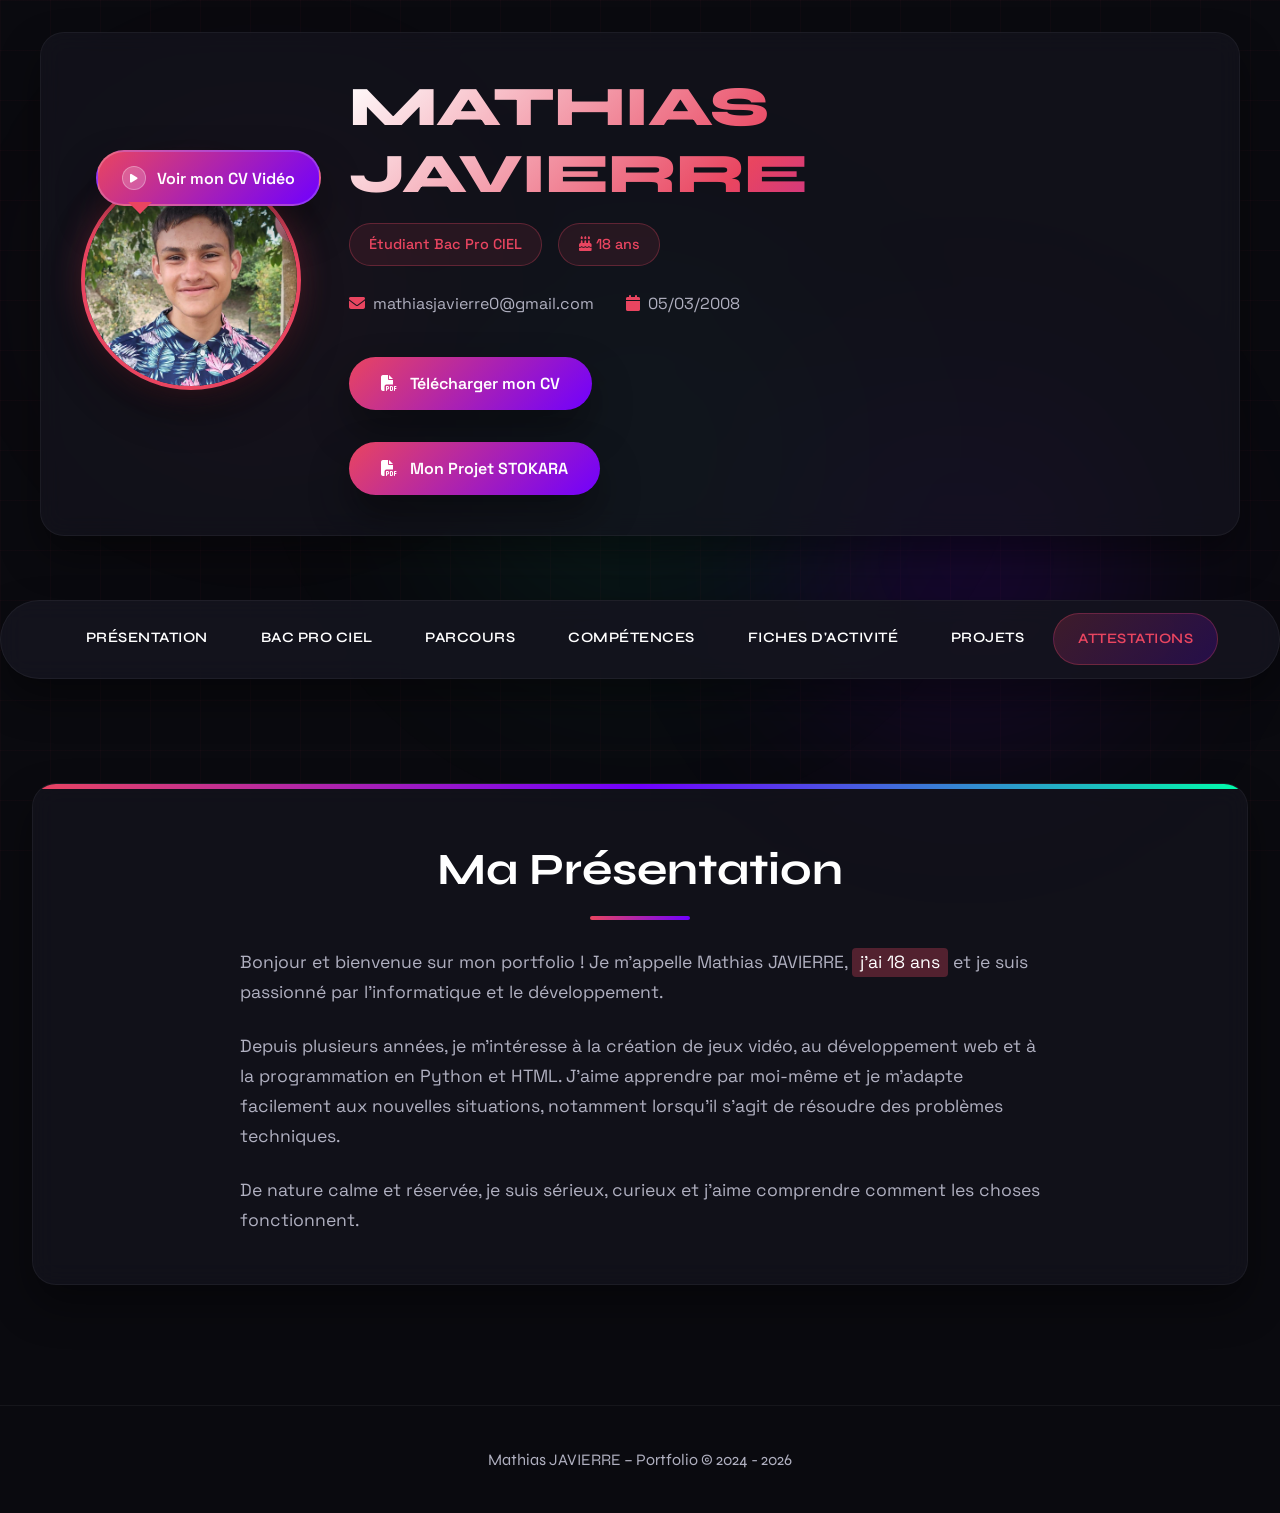
==== commit 5a497397: "Add files via upload" ====
--- a/index.html
+++ b/index.html
@@ -953,6 +953,9 @@
         </div>
         <a href="CV.pdf" class="cv-download" download>
           <i class="fas fa-file-pdf"></i> Télécharger mon CV
+        </a>
+        <a href="pages/chef-oeuvre.html" class="cv-download">
+          <i class="fas fa-file-pdf"></i> Mon Projet STOKARA
         </a>
       </div>
     </div>
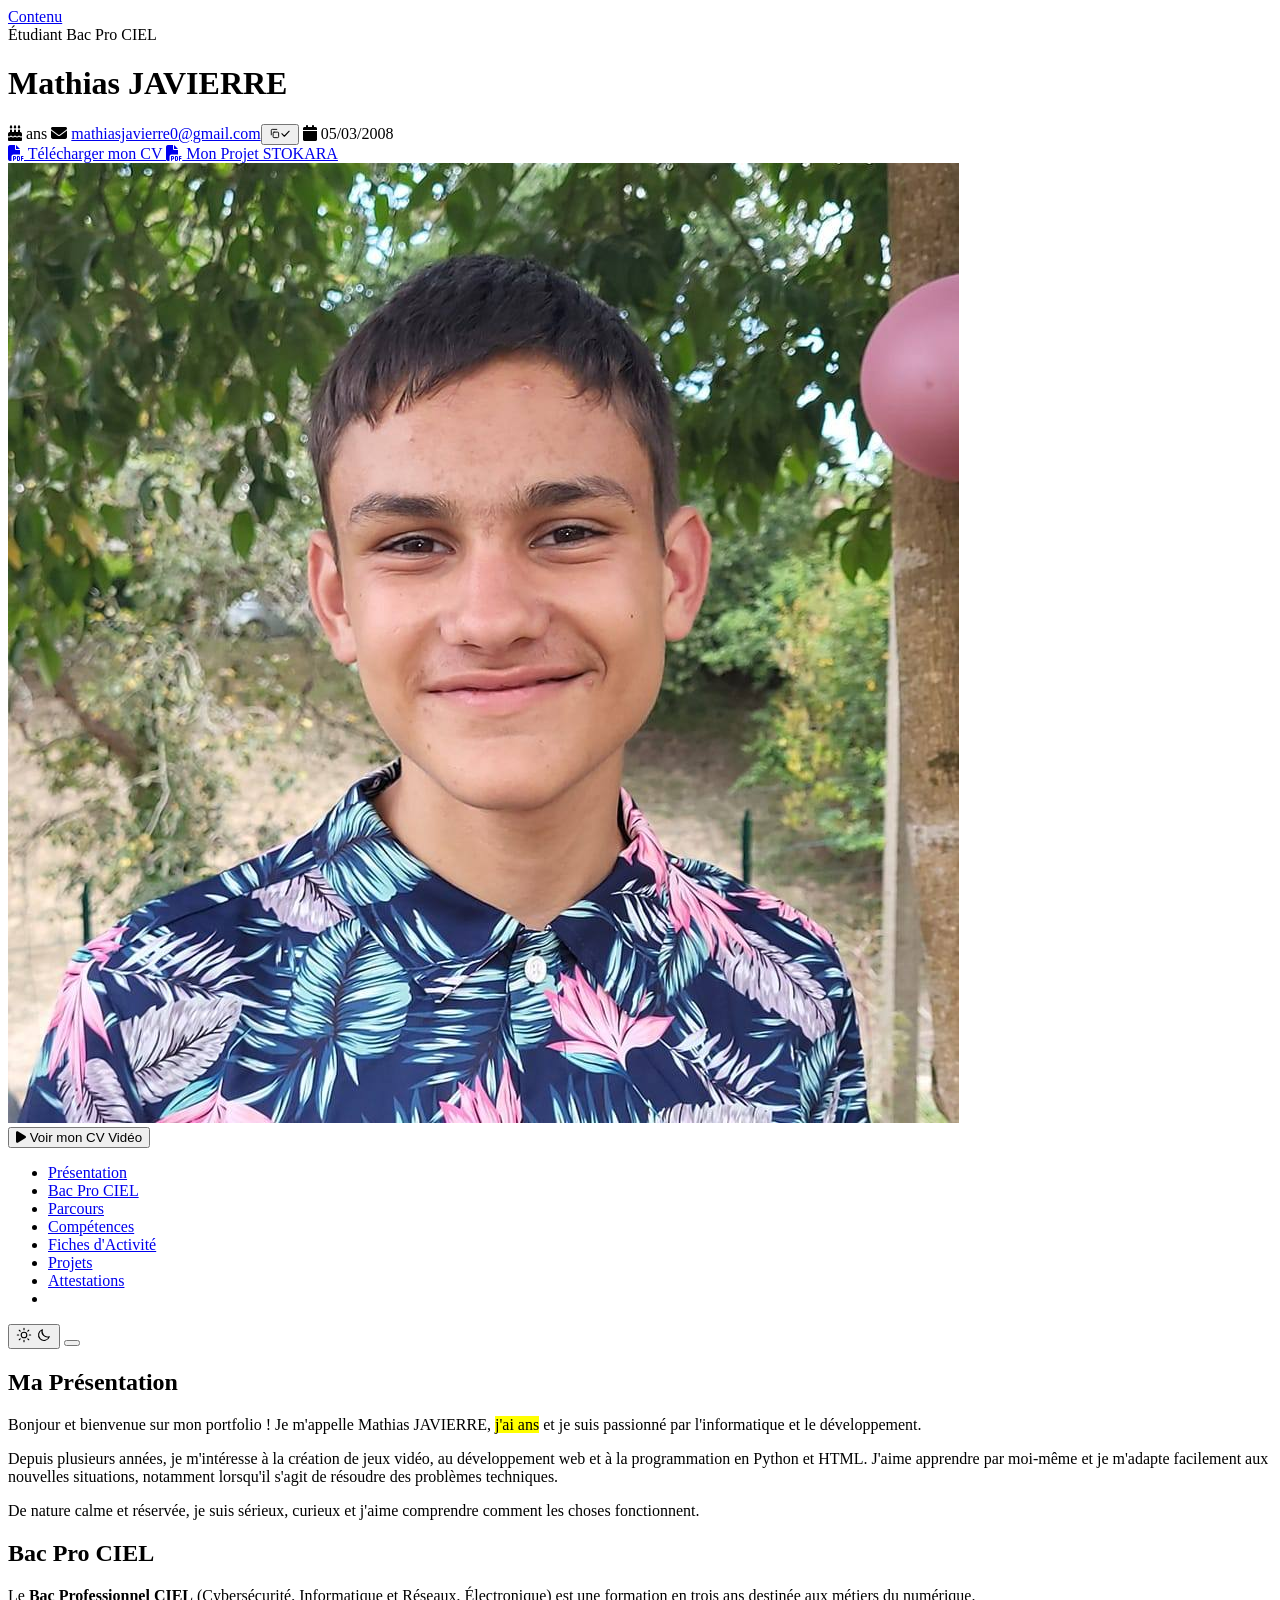
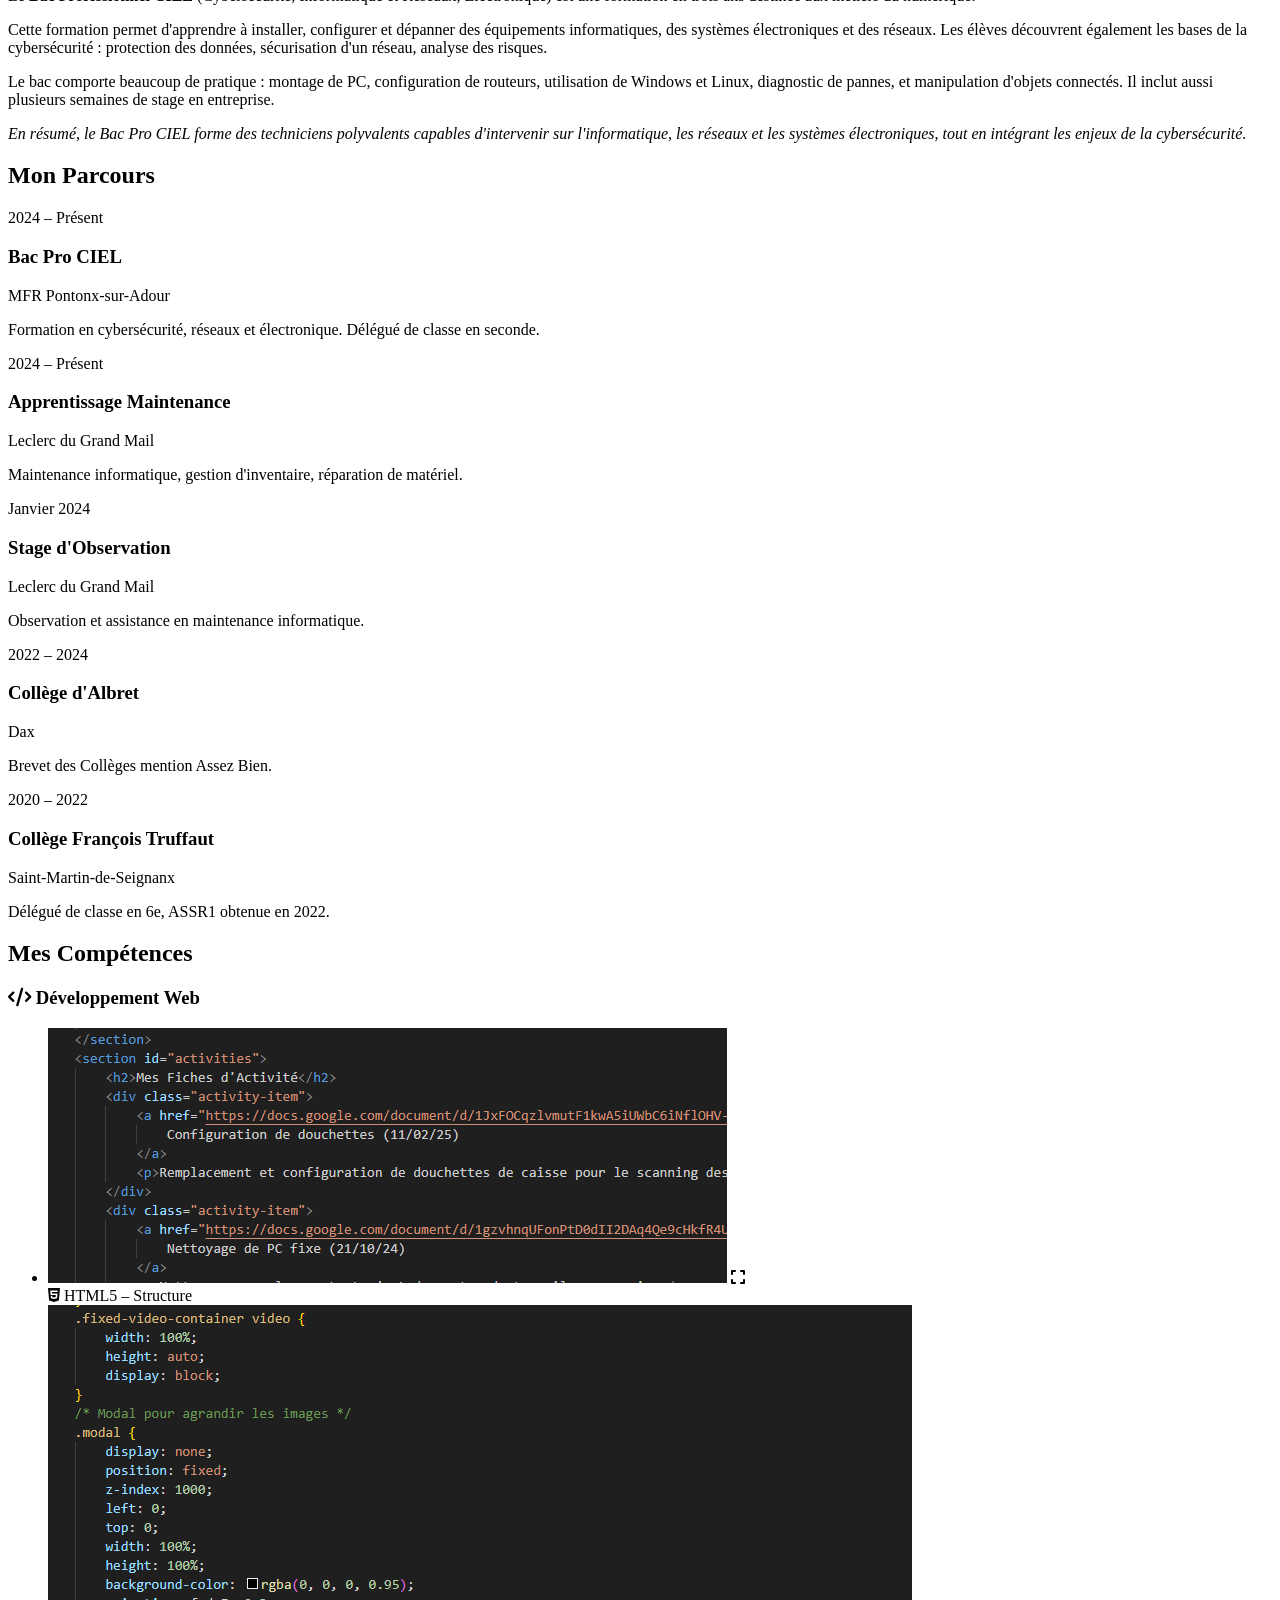
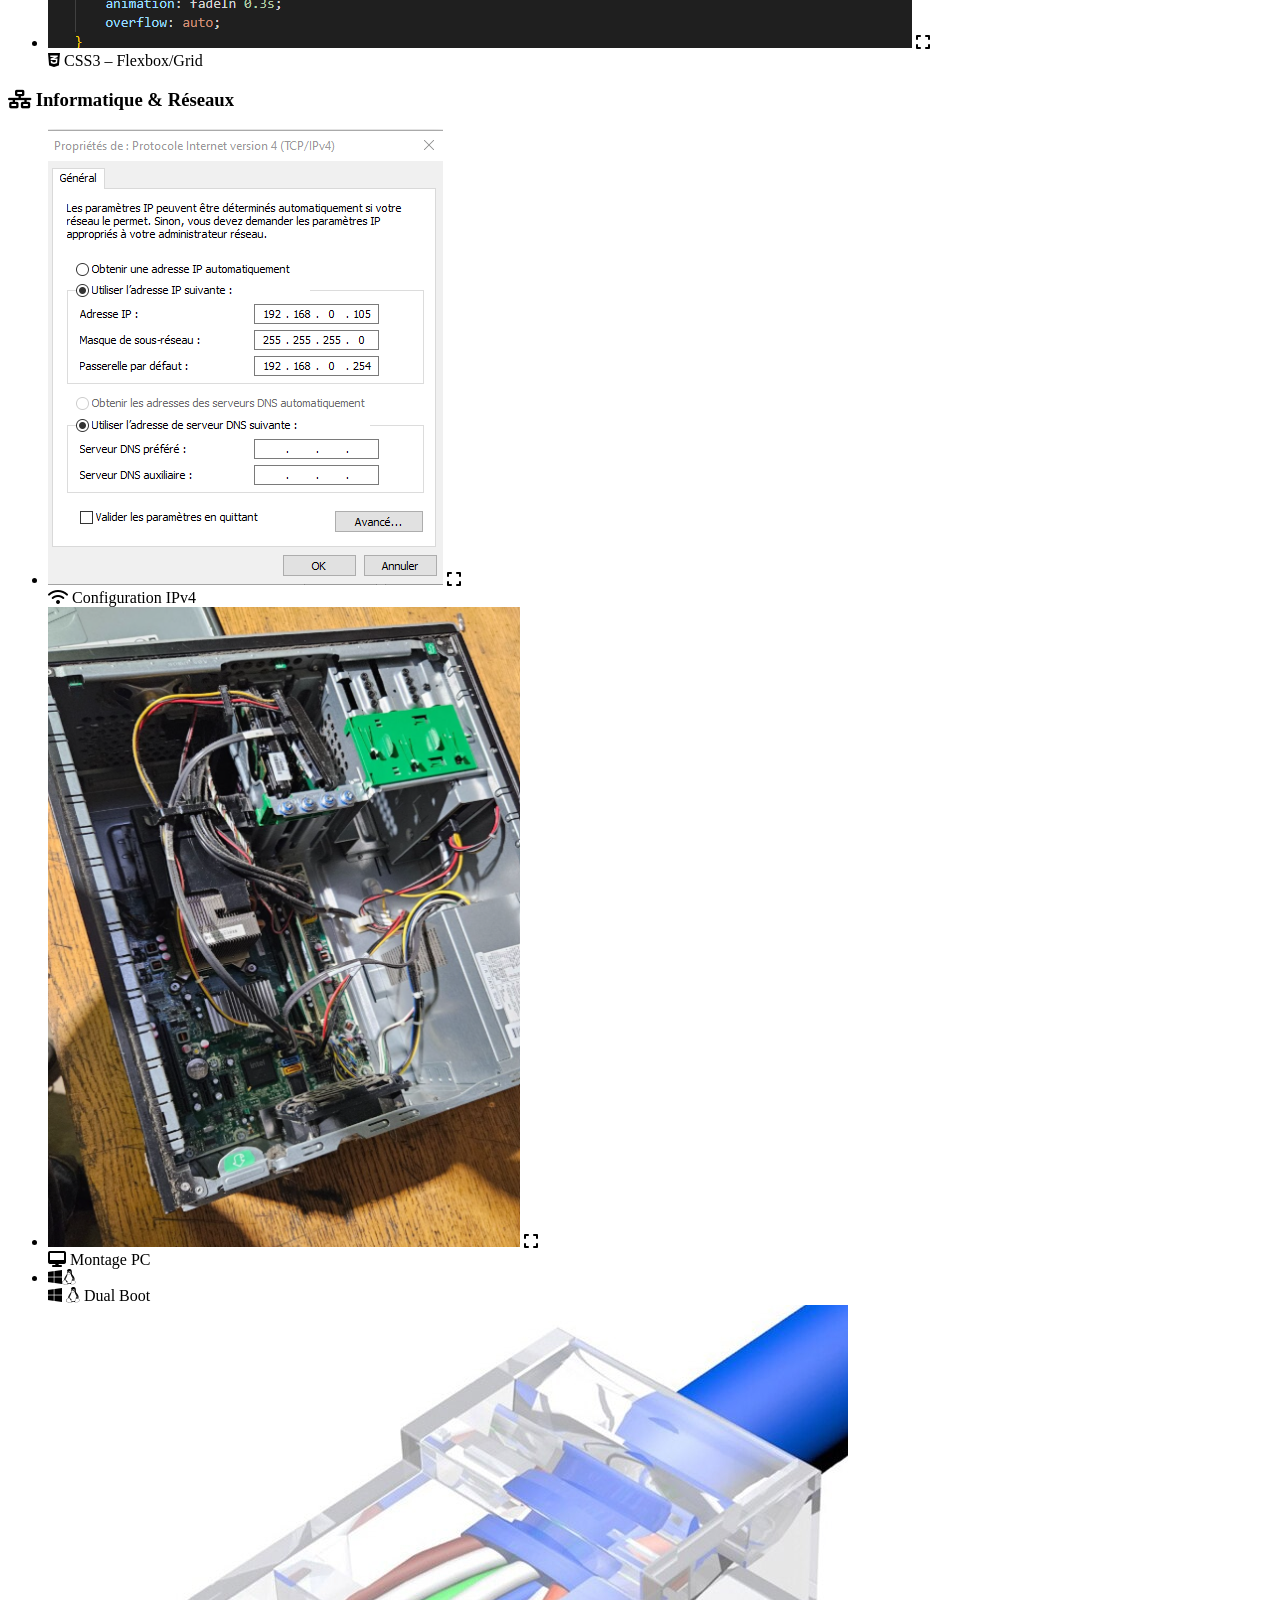
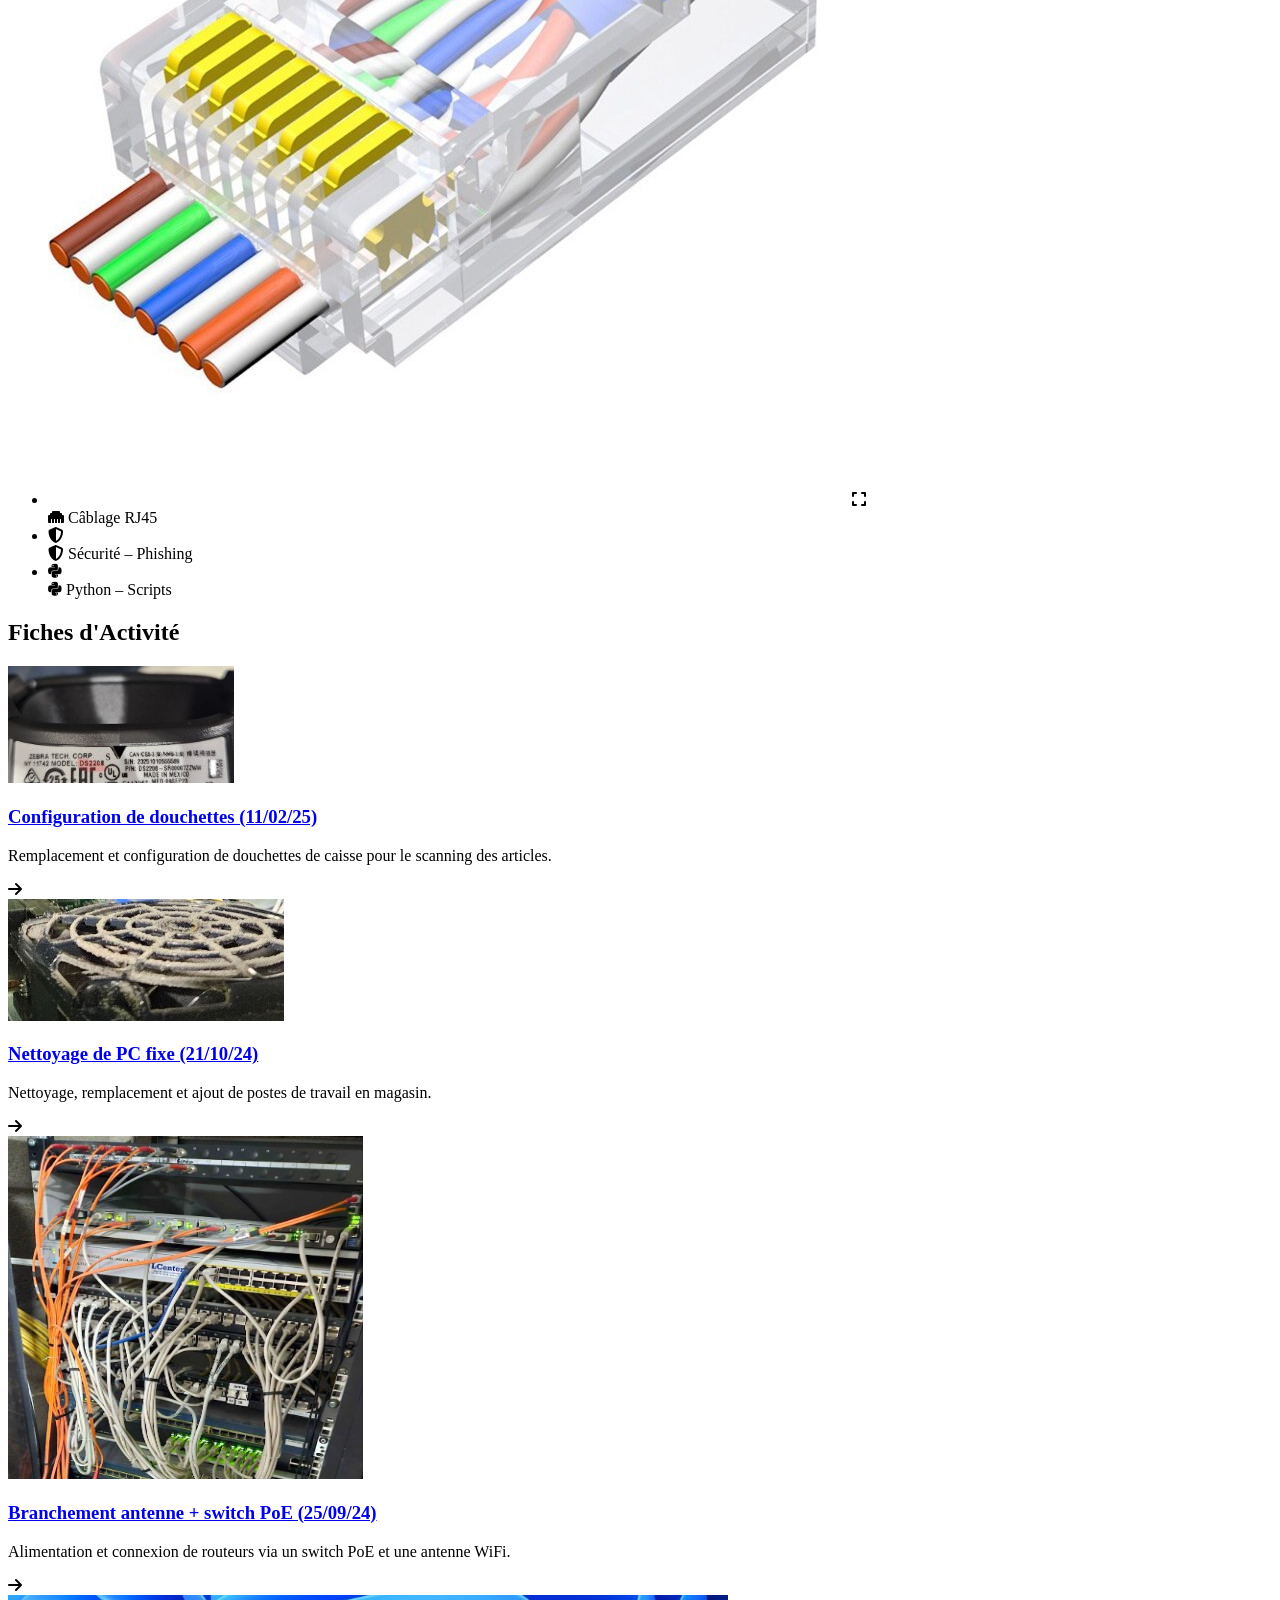
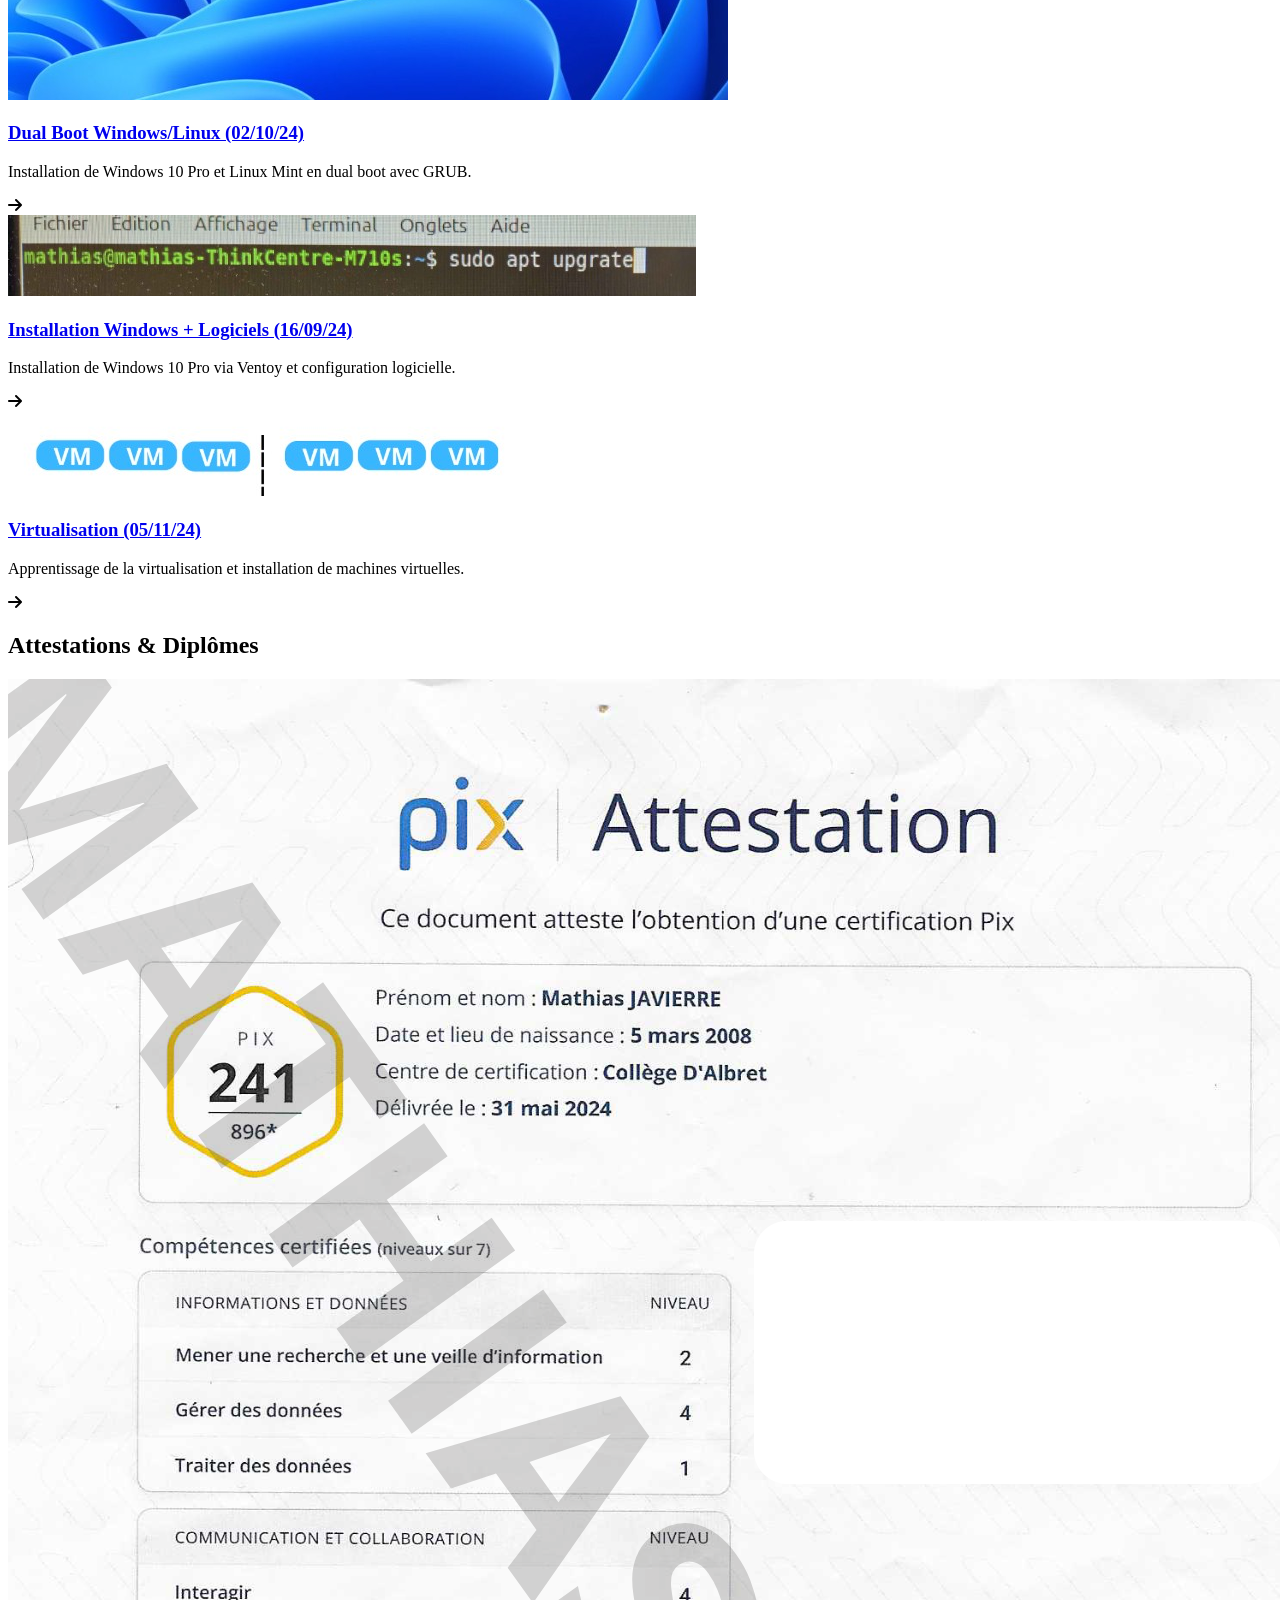
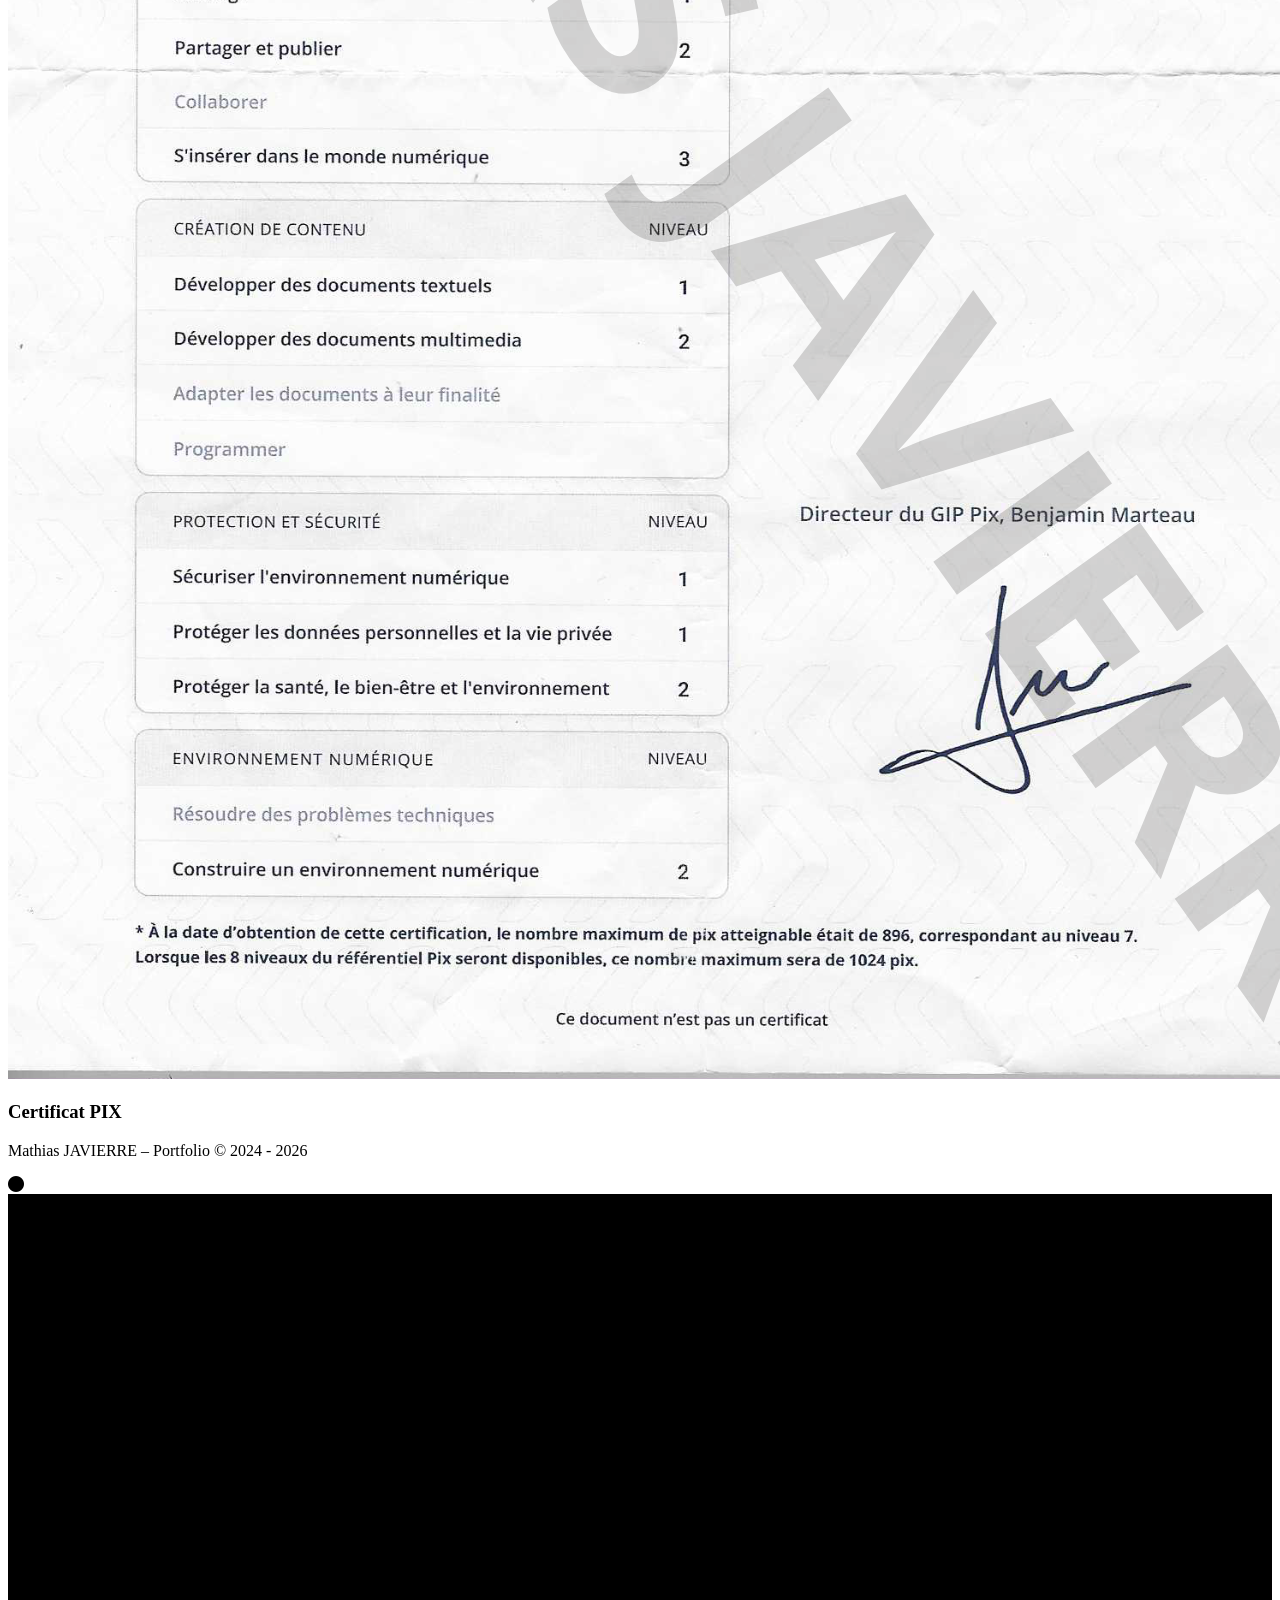
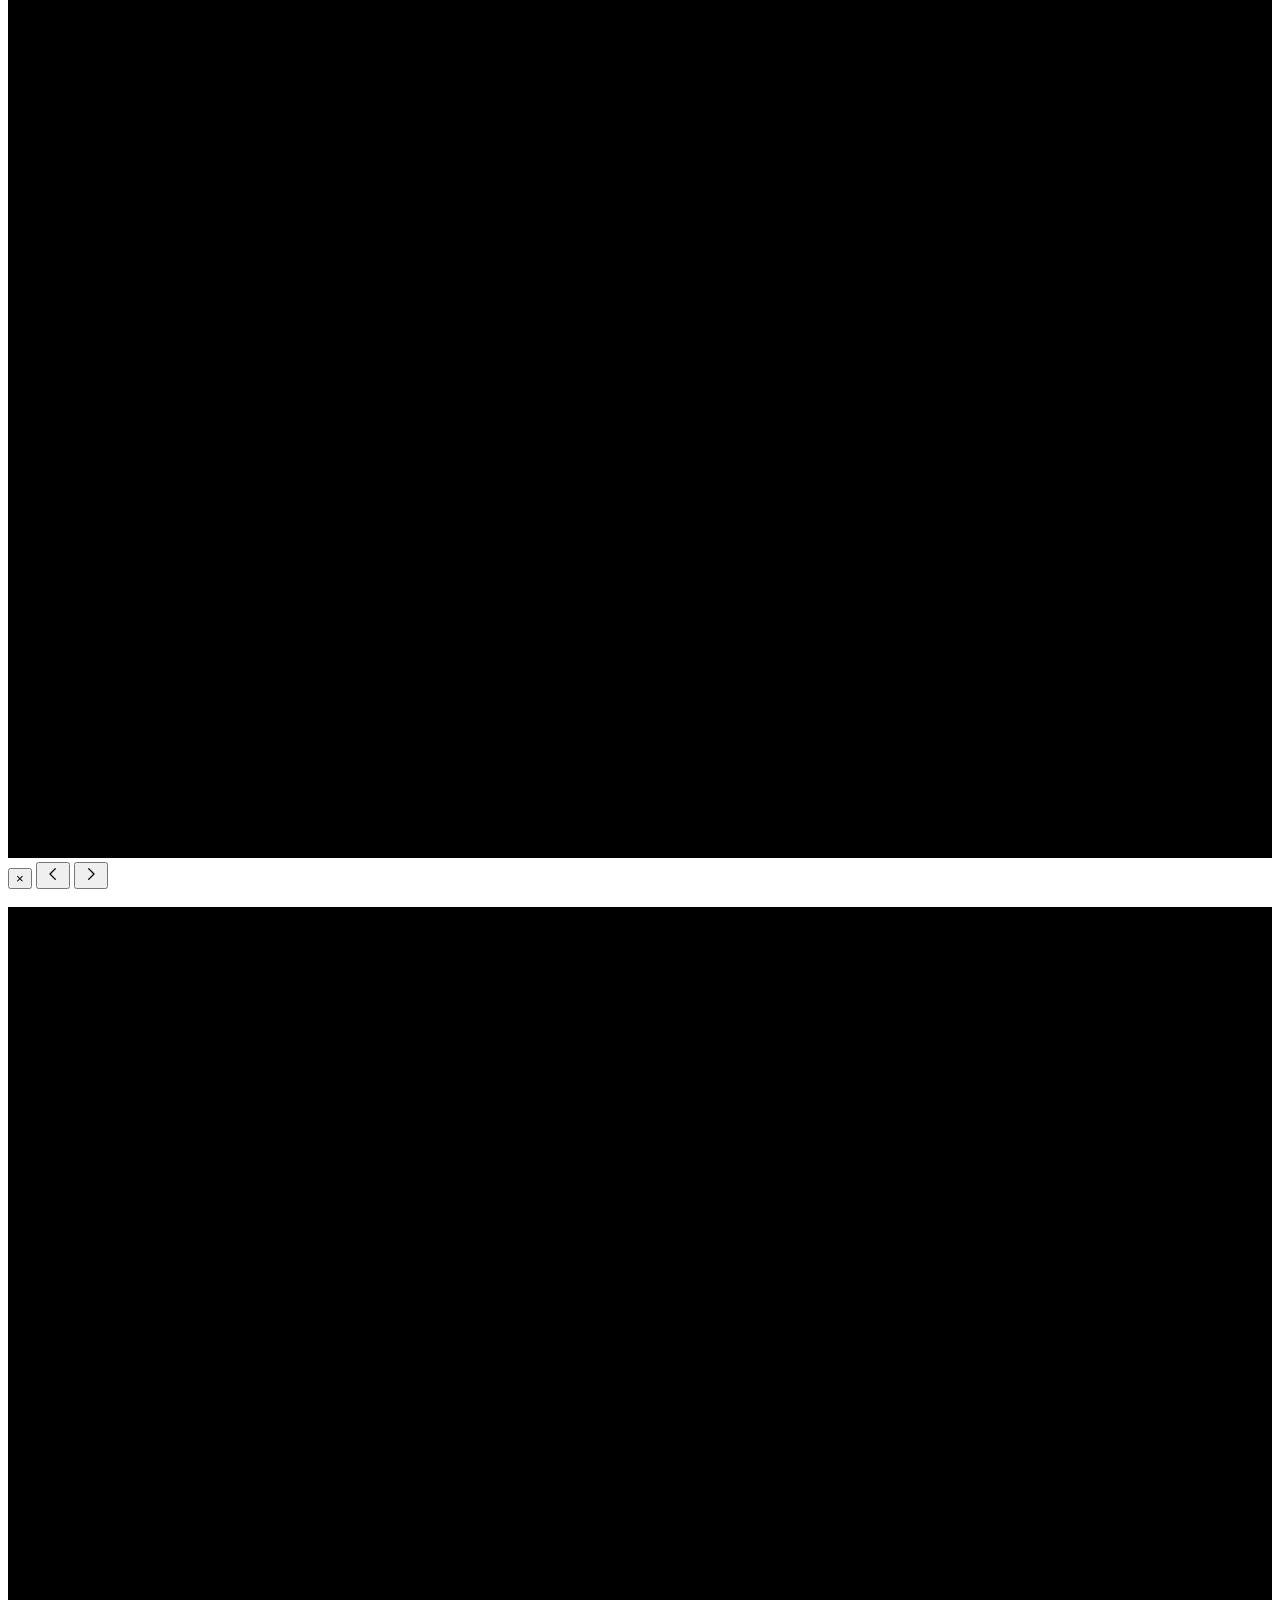
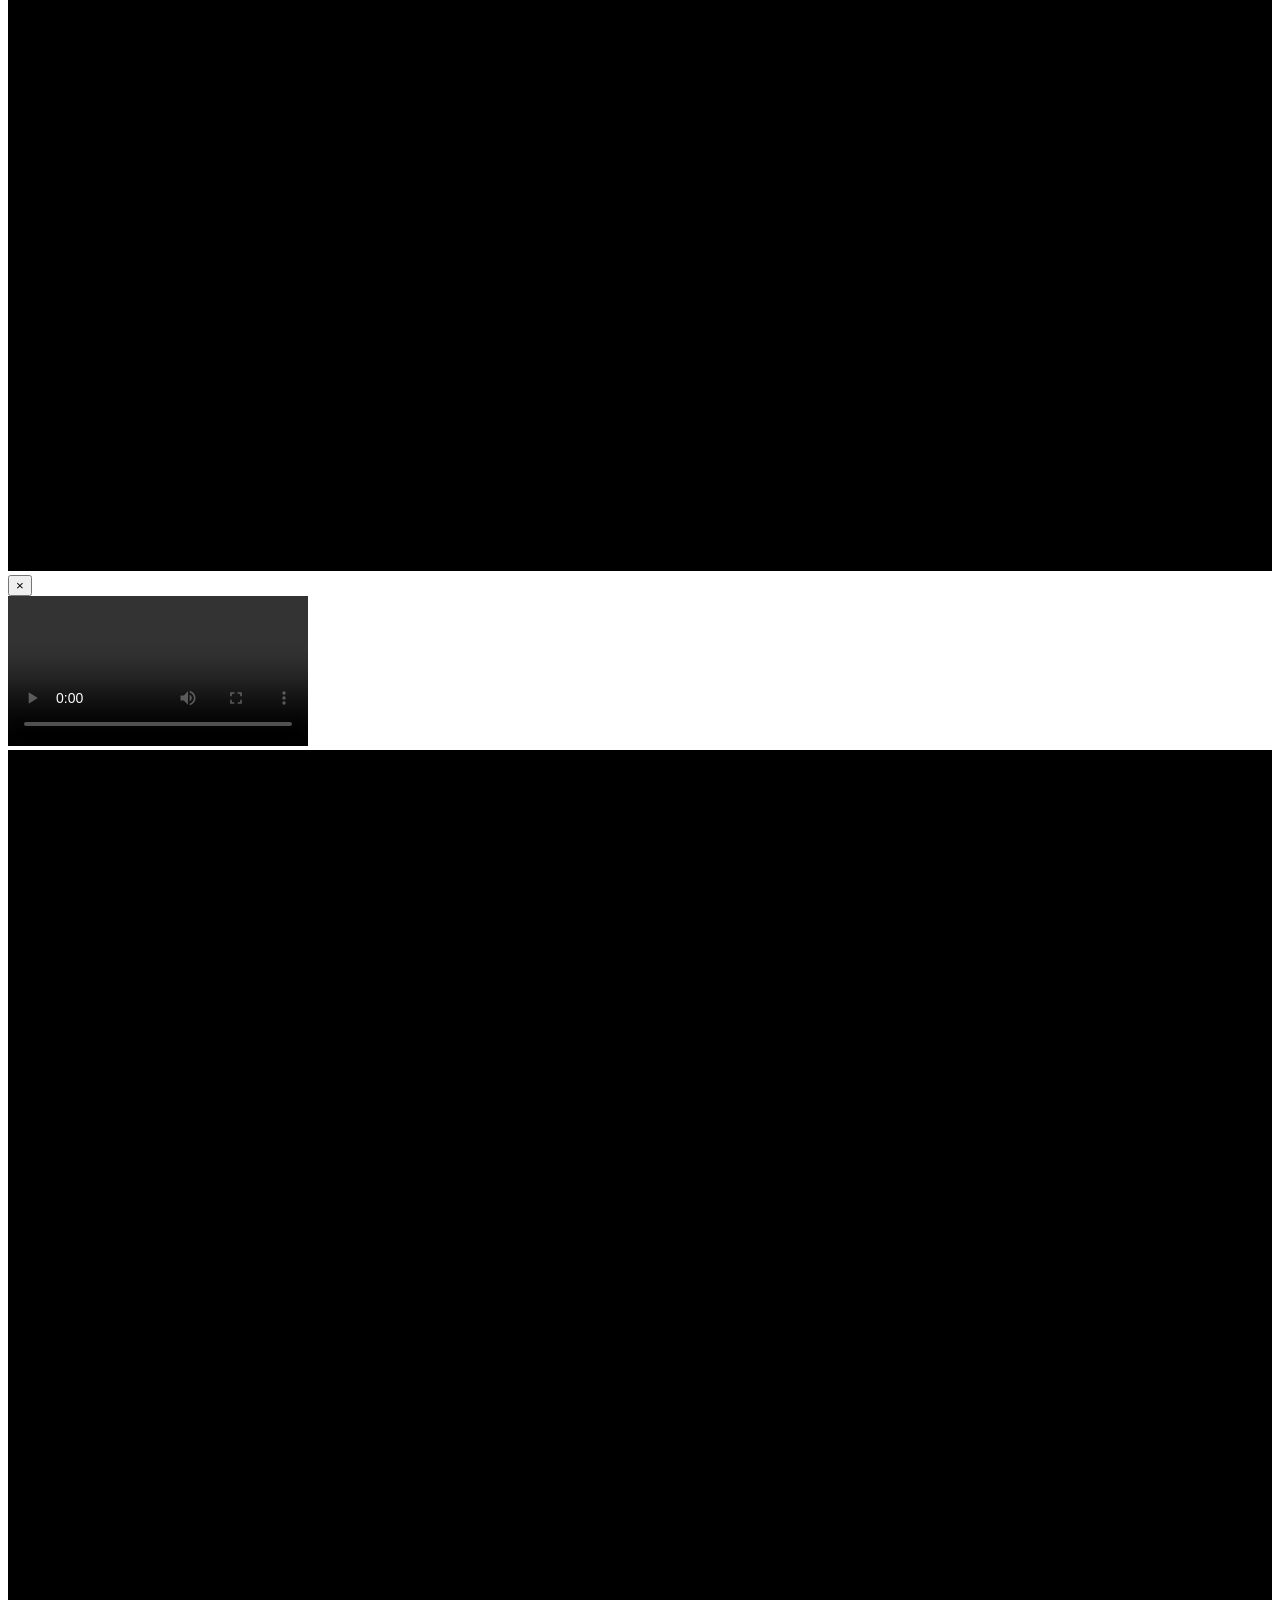
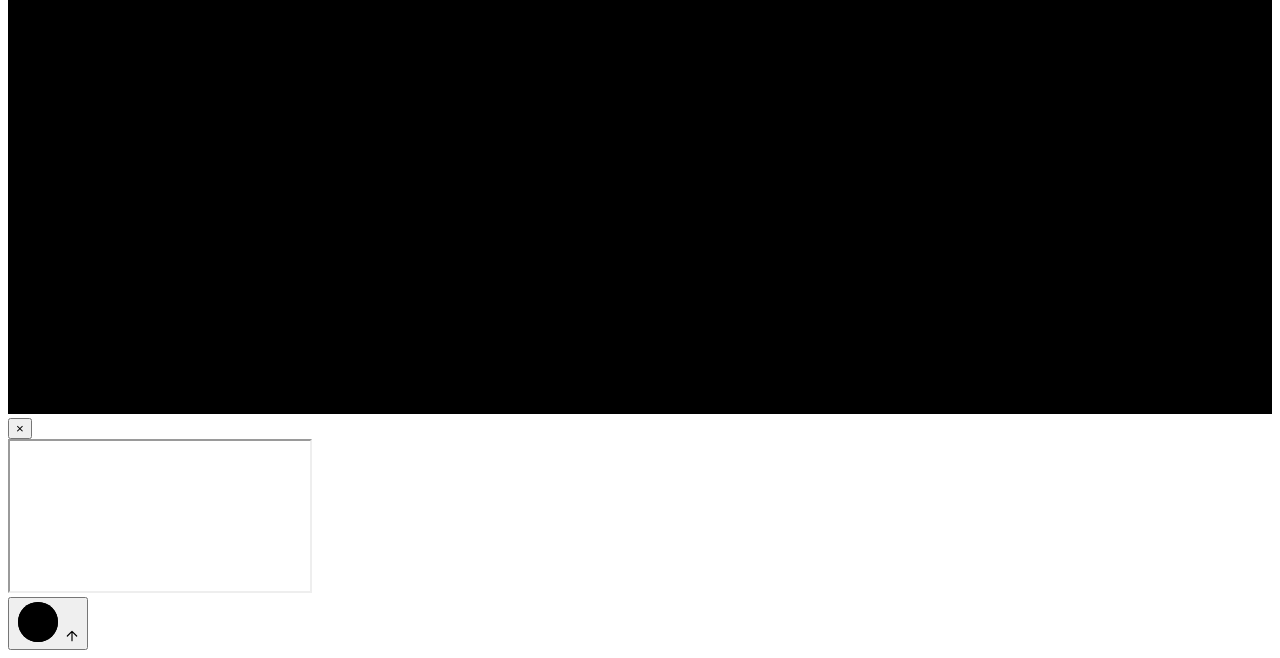
==== commit d01a9487: "Add files via upload" ====
--- a/index.html
+++ b/index.html
@@ -4,1392 +4,487 @@
   <meta charset="UTF-8" />
   <meta name="viewport" content="width=device-width, initial-scale=1" />
   <meta name="description" content="Portfolio professionnel de Mathias JAVIERRE – Étudiant en Systèmes Numériques et Maintenance Informatique" />
+  <meta name="theme-color" content="#f7f9fb" />
+  <meta property="og:type" content="website" />
+  <meta property="og:locale" content="fr_FR" />
+  <meta property="og:title" content="Mathias JAVIERRE | Portfolio Professionnel" />
+  <meta property="og:description" content="Portfolio professionnel de Mathias JAVIERRE – Étudiant en Systèmes Numériques et Maintenance Informatique" />
+  <meta property="og:image" content="./image/PP.jpg" />
+  <meta name="twitter:card" content="summary_large_image" />
   <title>Mathias JAVIERRE | Portfolio Professionnel</title>
-  <!-- Polices modernes -->
+
+  <link rel="icon" href="data:image/svg+xml,%3Csvg xmlns='http://www.w3.org/2000/svg' viewBox='0 0 32 32'%3E%3Crect width='32' height='32' rx='7' fill='%230d1319'/%3E%3Ccircle cx='16' cy='16' r='5' fill='%230e6a86'/%3E%3C/svg%3E" />
+
   <link rel="preconnect" href="https://fonts.googleapis.com" />
   <link rel="preconnect" href="https://fonts.gstatic.com" crossorigin />
-  <link href="https://fonts.googleapis.com/css2?family=Space+Grotesk:wght@300;400;500;600;700&family=Syne:wght@400;500;600;700;800&display=swap" rel="stylesheet" />
+  <link href="https://fonts.googleapis.com/css2?family=Inter:wght@400;500;600&family=JetBrains+Mono:wght@400;500&family=Newsreader:ital,opsz,wght@0,6..72,400;0,6..72,500;1,6..72,400&display=swap" rel="stylesheet" />
   <link rel="stylesheet" href="https://cdnjs.cloudflare.com/ajax/libs/font-awesome/6.4.0/css/all.min.css" />
-  <style>
-    * {
-      margin: 0;
-      padding: 0;
-      box-sizing: border-box;
-    }
-
-    :root {
-      --bg-dark: #0a0a0f;
-      --bg-card: #14141f;
-      --primary: #e94560;
-      --primary-light: #ff6b81;
-      --text-light: #ffffff;
-      --text-gray: #b0b0c0;
-      --accent-1: #7000ff;
-      --accent-2: #00ffaa;
-      --gradient: linear-gradient(135deg, var(--primary), var(--accent-1));
-      --gradient-hover: linear-gradient(135deg, var(--accent-1), var(--primary));
-      --shadow: 0 20px 40px rgba(0, 0, 0, 0.4);
-      --border-glow: 0 0 0 1px rgba(233, 69, 96, 0.2);
-      --border-radius: 24px;
-      --border-radius-sm: 16px;
-      --glass-border: 1px solid rgba(255, 255, 255, 0.05);
-      --card-bg: rgba(20, 20, 31, 0.7);
-      --card-bg-strong: rgba(20, 20, 31, 0.9);
-      --blur: 12px;
-    }
-
-    body {
-      font-family: 'Space Grotesk', sans-serif;
-      background-color: var(--bg-dark);
-      color: var(--text-light);
-      line-height: 1.7;
-      overflow-x: hidden;
-      position: relative;
-      min-height: 100vh;
-    }
-
-    /* Grille de fond */
-    .grid-background {
-      position: fixed;
-      top: 0;
-      left: 0;
-      width: 100%;
-      height: 100%;
-      background-image: 
-        linear-gradient(rgba(233, 69, 96, 0.03) 1px, transparent 1px),
-        linear-gradient(90deg, rgba(233, 69, 96, 0.03) 1px, transparent 1px);
-      background-size: 50px 50px;
-      z-index: -2;
-      pointer-events: none;
-    }
-
-    /* Particules lumineuses */
-    .light-particle {
-      position: fixed;
-      width: 400px;
-      height: 400px;
-      background: radial-gradient(circle at center, rgba(233, 69, 96, 0.15) 0%, transparent 70%);
-      border-radius: 50%;
-      filter: blur(80px);
-      z-index: -1;
-      pointer-events: none;
-      animation: floatParticle 25s infinite alternate ease-in-out;
-    }
-
-    .particle-1 {
-      top: 10%;
-      left: 5%;
-      background: radial-gradient(circle at center, rgba(233, 69, 96, 0.2) 0%, transparent 70%);
-    }
-
-    .particle-2 {
-      bottom: 10%;
-      right: 5%;
-      background: radial-gradient(circle at center, rgba(112, 0, 255, 0.2) 0%, transparent 70%);
-      animation-delay: -8s;
-      width: 500px;
-      height: 500px;
-    }
-
-    .particle-3 {
-      top: 50%;
-      left: 50%;
-      transform: translate(-50%, -50%);
-      background: radial-gradient(circle at center, rgba(0, 255, 170, 0.1) 0%, transparent 70%);
-      animation-delay: -15s;
-      width: 600px;
-      height: 600px;
-    }
-
-    @keyframes floatParticle {
-      0% {
-        transform: translate(0, 0) scale(1);
-        opacity: 0.5;
-      }
-      100% {
-        transform: translate(8%, 8%) scale(1.3);
-        opacity: 0.8;
-      }
-    }
-
-    .container {
-      max-width: 1400px;
-      margin: 0 auto;
-      padding: 2rem;
-      position: relative;
-    }
-
-    /* Header avec photo de profil */
-    .profile-header {
-      padding: 2rem 1rem;
-      text-align: center;
-      position: relative;
-      animation: fadeIn 0.8s ease-out;
-    }
-
-    @keyframes fadeIn {
-      from { opacity: 0; transform: translateY(20px); }
-      to { opacity: 1; transform: none; }
-    }
-
-    .profile-container {
-      max-width: 1200px;
-      margin: 0 auto;
-      display: grid;
-      grid-template-columns: auto 1fr;
-      gap: 3rem;
-      align-items: center;
-      justify-items: start;
-      position: relative;
-      padding: 2.5rem;
-      background: var(--card-bg);
-      border-radius: var(--border-radius);
-      backdrop-filter: blur(var(--blur));
-      border: var(--glass-border);
-      box-shadow: var(--shadow);
-    }
-
-    .profile-photo-wrapper {
-      position: relative;
-    }
-
-    .profile-photo {
-      width: 220px;
-      height: 220px;
-      border-radius: 50%;
-      object-fit: cover;
-      border: 4px solid var(--primary);
-      box-shadow: var(--shadow), 0 0 30px rgba(233, 69, 96, 0.3);
-      transition: all 0.3s ease;
-      cursor: pointer;
-      animation: borderPulse 3s infinite alternate;
-    }
-
-    @keyframes borderPulse {
-      from { box-shadow: 0 0 20px rgba(233, 69, 96, 0.3); }
-      to { box-shadow: 0 0 40px rgba(233, 69, 96, 0.6); }
-    }
-
-    .profile-photo:hover {
-      transform: scale(1.05) rotate(2deg);
-      border-color: var(--accent-1);
-    }
-
-    .speech-bubble {
-      position: absolute;
-      top: -20px;
-      right: -20px;
-      background: linear-gradient(135deg, var(--primary), var(--accent-1));
-      border-radius: 50px;
-      padding: 0.8rem 1.5rem;
-      color: white;
-      font-weight: 600;
-      display: inline-flex;
-      align-items: center;
-      gap: 0.7rem;
-      z-index: 30;
-      box-shadow: var(--shadow);
-      cursor: pointer;
-      transition: all 0.3s ease;
-      white-space: nowrap;
-      border: 2px solid rgba(255, 255, 255, 0.2);
-    }
-
-    .speech-bubble:hover {
-      transform: translateY(-5px) scale(1.05);
-      box-shadow: 0 15px 30px rgba(233, 69, 96, 0.4);
-    }
-
-    .speech-bubble::after {
-      content: "";
-      position: absolute;
-      bottom: -10px;
-      left: 30px;
-      width: 0;
-      height: 0;
-      border-left: 12px solid transparent;
-      border-right: 12px solid transparent;
-      border-top: 12px solid var(--primary);
-    }
-
-    .play-icon {
-      display: inline-flex;
-      width: 24px;
-      height: 24px;
-      align-items: center;
-      justify-content: center;
-      border-radius: 50%;
-      background: rgba(255, 255, 255, 0.2);
-      border: 1px solid rgba(255, 255, 255, 0.3);
-    }
-
-    .profile-info {
-      display: flex;
-      flex-direction: column;
-      align-items: flex-start;
-      text-align: left;
-      gap: 1rem;
-    }
-
-    .profile-info h1 {
-      font-family: 'Syne', sans-serif;
-      font-size: 3.5rem;
-      font-weight: 800;
-      background: linear-gradient(135deg, #ffffff 0%, var(--primary) 50%, var(--accent-1) 100%);
-      -webkit-background-clip: text;
-      background-clip: text;
-      color: transparent;
-      text-transform: uppercase;
-      letter-spacing: -1px;
-      line-height: 1.2;
-    }
-
-    .profile-tags {
-      display: flex;
-      gap: 1rem;
-      flex-wrap: wrap;
-    }
-
-    .profile-tag {
-      padding: 0.5rem 1.2rem;
-      background: rgba(233, 69, 96, 0.1);
-      border: 1px solid rgba(233, 69, 96, 0.3);
-      border-radius: 50px;
-      color: var(--primary);
-      font-weight: 500;
-      font-size: 0.9rem;
-    }
-
-    .profile-contact {
-      display: flex;
-      gap: 2rem;
-      margin: 0.5rem 0;
-      flex-wrap: wrap;
-    }
-
-    .profile-contact-item {
-      display: flex;
-      align-items: center;
-      gap: 0.5rem;
-      color: var(--text-gray);
-      transition: color 0.3s;
-    }
-
-    .profile-contact-item:hover {
-      color: var(--primary);
-    }
-
-    .profile-contact-item i {
-      color: var(--primary);
-    }
-
-    .cv-download {
-      display: inline-flex;
-      align-items: center;
-      gap: 0.8rem;
-      margin-top: 1rem;
-      padding: 0.8rem 2rem;
-      background: linear-gradient(135deg, var(--primary), var(--accent-1));
-      border: none;
-      border-radius: 50px;
-      color: white;
-      text-decoration: none;
-      font-weight: 600;
-      transition: all 0.3s;
-      box-shadow: var(--shadow);
-    }
-
-    .cv-download:hover {
-      transform: translateY(-3px);
-      box-shadow: 0 15px 30px rgba(233, 69, 96, 0.4);
-    }
-
-    /* Navigation */
-    nav {
-      position: sticky;
-      top: 1.5rem;
-      z-index: 1000;
-      margin: 2rem auto;
-      max-width: 1300px;
-      padding: 0.8rem 1.5rem;
-      background: rgba(20, 20, 31, 0.9);
-      backdrop-filter: blur(var(--blur));
-      border-radius: 100px;
-      border: var(--glass-border);
-      box-shadow: var(--shadow);
-    }
-
-    .navbar {
-      display: flex;
-      justify-content: center;
-      gap: 0.3rem;
-      list-style: none;
-      flex-wrap: wrap;
-    }
-
-    .navbar > li > a {
-      display: block;
-      padding: 0.8rem 1.5rem;
-      color: var(--text-light);
-      font-family: 'Syne', sans-serif;
-      text-transform: uppercase;
-      letter-spacing: 0.5px;
-      font-size: 0.9rem;
-      font-weight: 600;
-      border-radius: 50px;
-      transition: all 0.3s;
-      position: relative;
-      text-decoration: none;
-    }
-
-    .navbar > li > a:hover {
-      color: var(--primary);
-      background: rgba(233, 69, 96, 0.1);
-    }
-
-    .navbar > li > a.active {
-      color: var(--primary);
-      background: linear-gradient(135deg, rgba(233, 69, 96, 0.2), rgba(112, 0, 255, 0.2));
-      border: 1px solid rgba(233, 69, 96, 0.3);
-    }
-
-    /* Sections */
-    section {
-      display: none;
-      background: var(--card-bg);
-      border-radius: var(--border-radius);
-      border: var(--glass-border);
-      box-shadow: var(--shadow);
-      padding: 3rem;
-      margin: 2.5rem auto;
-      position: relative;
-      overflow: hidden;
-      backdrop-filter: blur(var(--blur));
-      transition: opacity 0.5s ease, transform 0.5s ease;
-      opacity: 0;
-      transform: translateY(20px);
-    }
-
-    section.active {
-      display: block;
-      opacity: 1;
-      transform: translateY(0);
-    }
-
-    section::before {
-      content: "";
-      position: absolute;
-      top: 0;
-      left: 0;
-      width: 100%;
-      height: 5px;
-      background: linear-gradient(90deg, var(--primary), var(--accent-1), var(--accent-2));
-    }
-
-    section h2 {
-      font-family: 'Syne', sans-serif;
-      font-size: 2.8rem;
-      font-weight: 700;
-      color: var(--text-light);
-      text-align: center;
-      margin-bottom: 2.5rem;
-      position: relative;
-      display: inline-block;
-      left: 50%;
-      transform: translateX(-50%);
-    }
-
-    section h2::after {
-      content: "";
-      position: absolute;
-      left: 50%;
-      transform: translateX(-50%);
-      bottom: -12px;
-      width: 100px;
-      height: 4px;
-      background: linear-gradient(90deg, var(--primary), var(--accent-1));
-      border-radius: 2px;
-    }
-
-    section h3 {
-      font-family: 'Syne', sans-serif;
-      font-size: 1.8rem;
-      color: var(--text-light);
-      margin: 2rem 0 1.5rem;
-    }
-
-    /* Timeline */
-    .timeline-grid {
-      display: grid;
-      grid-template-columns: 1fr 1fr;
-      gap: 2rem;
-      position: relative;
-      margin: 2rem 0;
-    }
-
-    .timeline-grid::before {
-      content: "";
-      position: absolute;
-      top: 0;
-      bottom: 0;
-      left: 50%;
-      width: 3px;
-      background: linear-gradient(to bottom, var(--primary), var(--accent-1));
-      transform: translateX(-50%);
-      border-radius: 2px;
-    }
-
-    .timeline-item {
-      position: relative;
-      padding: 1.5rem;
-    }
-
-    .timeline-item.left {
-      padding-right: 2.5rem;
-    }
-
-    .timeline-item.right {
-      padding-left: 2.5rem;
-    }
-
-    .timeline-item::before {
-      content: "";
-      position: absolute;
-      top: 2rem;
-      width: 20px;
-      height: 20px;
-      border-radius: 50%;
-      background: linear-gradient(135deg, var(--primary), var(--accent-1));
-      box-shadow: 0 0 20px var(--primary);
-      z-index: 10;
-    }
-
-    .timeline-item.left::before {
-      right: -10px;
-    }
-
-    .timeline-item.right::before {
-      left: -10px;
-    }
-
-    .timeline-content {
-      background: rgba(255, 255, 255, 0.02);
-      border: var(--glass-border);
-      border-radius: var(--border-radius-sm);
-      padding: 2rem;
-      transition: all 0.3s;
-    }
-
-    .timeline-content:hover {
-      transform: translateY(-5px);
-      background: rgba(233, 69, 96, 0.05);
-      border-color: var(--primary);
-    }
-
-    .timeline-date {
-      color: var(--primary);
-      font-weight: 700;
-      font-size: 0.9rem;
-      text-transform: uppercase;
-      letter-spacing: 1px;
-      margin-bottom: 0.5rem;
-    }
-
-    .timeline-content h3 {
-      font-size: 1.5rem;
-      margin: 0.3rem 0 0.2rem;
-    }
-
-    .timeline-content h4 {
-      color: var(--text-gray);
-      font-size: 1.1rem;
-      margin-bottom: 1rem;
-    }
-
-    /* Compétences (flip cards) */
-    .skills-list {
-      display: grid;
-      grid-template-columns: repeat(auto-fill, minmax(280px, 1fr));
-      gap: 1.5rem;
-      margin-top: 1.5rem;
-    }
-
-    .skills-list li {
-      list-style: none;
-      height: 140px;
-      perspective: 1500px;
-    }
-
-    .flip-card {
-      height: 100%;
-      width: 100%;
-    }
-
-    .flip-card-inner {
-      position: relative;
-      height: 100%;
-      transform-style: preserve-3d;
-      transition: transform 0.7s cubic-bezier(0.4, 0.2, 0.2, 1);
-    }
-
-    .skills-list li:hover .flip-card-inner {
-      transform: rotateY(180deg);
-    }
-
-    .flip-card-front,
-    .flip-card-back {
-      position: absolute;
-      inset: 0;
-      display: flex;
-      align-items: center;
-      justify-content: center;
-      padding: 1.5rem;
-      backface-visibility: hidden;
-      border-radius: var(--border-radius-sm);
-      border: var(--glass-border);
-      box-shadow: var(--shadow);
-    }
-
-    .flip-card-front {
-      background: linear-gradient(135deg, rgba(233, 69, 96, 0.1), rgba(112, 0, 255, 0.1));
-      color: var(--text-light);
-      text-align: center;
-      font-size: 1.1rem;
-      font-weight: 600;
-      border-left: 4px solid var(--primary);
-    }
-
-    .flip-card-back {
-      background: var(--card-bg-strong);
-      transform: rotateY(180deg);
-      overflow: hidden;
-    }
-
-    .flip-card-back img {
-      max-width: 100%;
-      max-height: 100%;
-      object-fit: contain;
-      border-radius: 8px;
-    }
-
-    /* Fiches d'activité */
-    .activity-item {
-      background: rgba(233, 69, 96, 0.05);
-      border-left: 5px solid var(--primary);
-      padding: 2rem;
-      margin-bottom: 1.5rem;
-      border-radius: var(--border-radius-sm);
-      border: var(--glass-border);
-      position: relative;
-      overflow: hidden;
-      transition: all 0.3s;
-      cursor: pointer;
-    }
-
-    .activity-item:hover {
-      transform: translateX(10px);
-      background: rgba(233, 69, 96, 0.1);
-      border-left-color: var(--accent-1);
-    }
-
-    .activity-preview {
-      width: 100%;
-      height: 160px;
-      object-fit: cover;
-      border-radius: 12px;
-      margin-bottom: 1rem;
-      border: 1px solid rgba(255, 255, 255, 0.1);
-    }
-
-    .activity-item a {
-      color: var(--primary);
-      font-weight: 700;
-      font-size: 1.3rem;
-      display: block;
-      text-decoration: none;
-      margin-bottom: 0.5rem;
-      font-family: 'Syne', sans-serif;
-    }
-
-    .activity-item p {
-      color: var(--text-gray);
-    }
-
-    /* Certificats */
-    .certificates-grid {
-      display: grid;
-      grid-template-columns: repeat(auto-fill, minmax(280px, 1fr));
-      gap: 2rem;
-      margin-top: 2rem;
-    }
-
-    .certificate-card {
-      background: var(--card-bg);
-      border-radius: var(--border-radius-sm);
-      border: var(--glass-border);
-      overflow: hidden;
-      transition: all 0.3s;
-      cursor: pointer;
-    }
-
-    .certificate-card:hover {
-      transform: translateY(-10px);
-      border-color: var(--primary);
-      box-shadow: 0 20px 40px rgba(233, 69, 96, 0.2);
-    }
-
-    .certificate-card img {
-      width: 100%;
-      height: 250px;
-      object-fit: contain;
-      background: rgba(0, 0, 0, 0.2);
-      padding: 1.5rem;
-      border-bottom: 1px solid rgba(255, 255, 255, 0.1);
-    }
-
-    .certificate-card h3 {
-      text-align: center;
-      font-size: 1.2rem;
-      margin: 1.2rem 0;
-      color: var(--text-light);
-    }
-
-    /* Modales */
-    .modal {
-      display: none;
-      position: fixed;
-      inset: 0;
-      z-index: 3000;
-      background: rgba(0, 0, 0, 0.98);
-      backdrop-filter: blur(10px);
-      animation: fadeIn 0.3s ease;
-    }
-
-    .modal.open {
-      display: block;
-    }
-
-    .modal-content {
-      display: block;
-      margin: 5vh auto;
-      max-width: 90%;
-      max-height: 90%;
-      border-radius: var(--border-radius);
-      border: 3px solid var(--primary);
-      box-shadow: 0 0 50px rgba(233, 69, 96, 0.3);
-    }
-
-    .video-modal-content {
-      max-width: 90%;
-      max-height: 90%;
-      margin: 5vh auto;
-      display: block;
-      border-radius: var(--border-radius);
-      border: 3px solid var(--primary);
-    }
-
-    .close {
-      position: fixed;
-      top: 30px;
-      right: 40px;
-      color: var(--text-light);
-      font-size: 50px;
-      font-weight: 300;
-      cursor: pointer;
-      transition: all 0.3s;
-      z-index: 3001;
-      width: 60px;
-      height: 60px;
-      display: flex;
-      align-items: center;
-      justify-content: center;
-      background: rgba(233, 69, 96, 0.2);
-      border-radius: 50%;
-      border: 2px solid var(--primary);
-    }
-
-    .close:hover {
-      color: var(--primary);
-      transform: rotate(90deg);
-      background: rgba(233, 69, 96, 0.4);
-    }
-
-    /* Bouton Back to Top */
-    .back-to-top {
-      position: fixed;
-      right: 30px;
-      bottom: 30px;
-      width: 60px;
-      height: 60px;
-      border-radius: 50%;
-      background: linear-gradient(135deg, var(--primary), var(--accent-1));
-      color: white;
-      display: flex;
-      align-items: center;
-      justify-content: center;
-      box-shadow: var(--shadow);
-      opacity: 0;
-      visibility: hidden;
-      transition: all 0.3s;
-      z-index: 1500;
-      cursor: pointer;
-      border: none;
-    }
-
-    .back-to-top.show {
-      opacity: 1;
-      visibility: visible;
-    }
-
-    .back-to-top:hover {
-      transform: translateY(-5px);
-      box-shadow: 0 20px 40px rgba(233, 69, 96, 0.4);
-    }
-
-    /* Menu hamburger */
-    .hamburger {
-      display: none;
-      flex-direction: column;
-      justify-content: space-between;
-      width: 35px;
-      height: 25px;
-      background: transparent;
-      border: none;
-      cursor: pointer;
-      padding: 0;
-      z-index: 1001;
-      position: fixed;
-      top: 25px;
-      right: 25px;
-    }
-
-    .hamburger span {
-      display: block;
-      height: 3px;
-      width: 100%;
-      background-color: var(--text-light);
-      border-radius: 4px;
-      transition: all 0.3s ease;
-    }
-
-    .hamburger.open span:nth-child(1) {
-      transform: translateY(11px) rotate(45deg);
-    }
-
-    .hamburger.open span:nth-child(2) {
-      opacity: 0;
-    }
-
-    .hamburger.open span:nth-child(3) {
-      transform: translateY(-11px) rotate(-45deg);
-    }
-
-    /* Footer */
-    footer {
-      text-align: center;
-      padding: 2.5rem;
-      margin-top: 3rem;
-      border-top: 1px solid rgba(255, 255, 255, 0.05);
-      color: var(--text-gray);
-      font-family: 'Syne', sans-serif;
-    }
-
-    /* Responsive */
-    @media (max-width: 900px) {
-      .profile-container {
-        grid-template-columns: 1fr;
-        justify-items: center;
-        text-align: center;
-        gap: 2rem;
-      }
-
-      .profile-info {
-        align-items: center;
-        text-align: center;
-      }
-
-      .profile-info h1 {
-        font-size: 2.5rem;
-      }
-
-      .profile-contact {
-        justify-content: center;
-      }
-
-      .speech-bubble {
-        top: -15px;
-        right: -10px;
-        padding: 0.6rem 1.2rem;
-        font-size: 0.9rem;
-      }
-
-      nav {
-        border-radius: 30px;
-        padding: 0.8rem;
-      }
-
-      .navbar {
-        flex-direction: column;
-        align-items: center;
-      }
-
-      .navbar > li > a {
-        width: 100%;
-        text-align: center;
-      }
-
-      .timeline-grid {
-        grid-template-columns: 1fr;
-      }
-
-      .timeline-grid::before {
-        left: 30px;
-      }
-
-      .timeline-item.left,
-      .timeline-item.right {
-        padding: 0 0 0 4rem;
-      }
-
-      .timeline-item::before {
-        left: 22px !important;
-        right: auto !important;
-      }
-
-      section {
-        padding: 2rem 1.5rem;
-      }
-
-      section h2 {
-        font-size: 2rem;
-      }
-    }
-
-    @media (max-width: 768px) {
-      .hamburger {
-        display: flex;
-      }
-
-      nav {
-        position: fixed;
-        top: 0;
-        left: 0;
-        right: 0;
-        margin: 0;
-        border-radius: 0;
-        transform: translateY(-100%);
-        transition: transform 0.3s ease;
-        background: rgba(20, 20, 31, 0.98);
-      }
-
-      nav.active {
-        transform: translateY(0);
-      }
-
-      .profile-photo {
-        width: 180px;
-        height: 180px;
-      }
-    }
-  </style>
+  <link rel="stylesheet" href="./assets/css/site.css" />
+
+  <script>
+    // Applique le thema avant le rendu pour eviter tout clignotement
+    (function () {
+      var root = document.documentElement;
+      root.classList.add('js');
+      var saved = null;
+      try { saved = localStorage.getItem('mj-theme'); } catch (e) {}
+      var dark = saved ? saved === 'dark'
+                       : window.matchMedia('(prefers-color-scheme: dark)').matches;
+      root.setAttribute('data-theme', dark ? 'dark' : 'light');
+    })();
+  </script>
 </head>
+
 <body>
-  <!-- Éléments de fond -->
-  <div class="grid-background"></div>
-  <div class="light-particle particle-1"></div>
-  <div class="light-particle particle-2"></div>
-  <div class="light-particle particle-3"></div>
-
-  <!-- Modales -->
-  <div id="imageModal" class="modal">
-    <button class="close">&times;</button>
-    <img class="modal-content" id="modalImage" alt="Agrandissement" />
+  <div class="progress" aria-hidden="true"></div>
+  <a class="skip-link" href="#main">Contenu</a>
+
+  <!-- ===================== En-tête ===================== -->
+  <header class="masthead">
+    <div class="wrap masthead__inner">
+
+      <div class="intro">
+        <div class="masthead__meta">
+          <span class="eyebrow" data-scramble>Étudiant Bac Pro CIEL</span>
+        </div>
+
+        <h1 class="masthead__name">
+          <span class="given">Mathias</span>
+          <span class="family">JAVIERRE</span>
+        </h1>
+
+        <div class="contact">
+          <span><i class="fas fa-birthday-cake" aria-hidden="true"></i> <span data-age></span> ans</span>
+          <span><i class="fas fa-envelope" aria-hidden="true"></i> <a href="mailto:mathiasjavierre0@gmail.com">mathiasjavierre0@gmail.com</a><button class="copy-btn" type="button" data-copy="mathiasjavierre0@gmail.com" aria-label="Copier l'adresse e-mail" title="Copier"><svg class="icon-copy" width="11" height="11" viewBox="0 0 24 24" fill="none" stroke="currentColor" stroke-width="2" stroke-linecap="round" stroke-linejoin="round" aria-hidden="true"><rect x="9" y="9" width="12" height="12" rx="2"/><path d="M5 15V5a2 2 0 0 1 2-2h10"/></svg><svg class="icon-check" width="11" height="11" viewBox="0 0 24 24" fill="none" stroke="currentColor" stroke-width="2.4" stroke-linecap="round" stroke-linejoin="round" aria-hidden="true"><path d="M4 12.5l5.5 5.5L20 7"/></svg></button></span>
+          <span><i class="fas fa-calendar" aria-hidden="true"></i> 05/03/2008</span>
+        </div>
+
+        <div class="masthead__actions">
+          <a href="CV.pdf" class="btn btn--solid" download>
+            <i class="fas fa-file-pdf" aria-hidden="true"></i> Télécharger mon CV
+          </a>
+          <a href="pages/chef-oeuvre.html" class="btn btn--ghost">
+            <i class="fas fa-file-pdf" aria-hidden="true"></i> Mon Projet STOKARA
+          </a>
+        </div>
+      </div>
+
+      <div class="portrait">
+        <div class="portrait__box">
+          <div class="portrait__frame" data-video role="button" tabindex="0" aria-label="Lire le CV vidéo">
+            <img src="./image/PP.jpg" alt="Mathias JAVIERRE" />
+          </div>
+        </div>
+        <button class="btn btn--quiet portrait__cta" data-video type="button">
+          <span class="portrait__play" aria-hidden="true"><i class="fas fa-play"></i></span>
+          Voir mon CV Vidéo
+        </button>
+      </div>
+
+    </div>
+  </header>
+
+  <!-- ===================== Navigation ===================== -->
+  <nav class="nav" aria-label="Sections du portfolio">
+    <div class="wrap nav__inner">
+      <ul class="nav__list">
+        <li><a href="#presentation" class="is-active">Présentation</a></li>
+        <li><a href="#pbacpro">Bac Pro CIEL</a></li>
+        <li><a href="#cv">Parcours</a></li>
+        <li><a href="#skills">Compétences</a></li>
+        <li><a href="#activities">Fiches d'Activité</a></li>
+        <li><a href="./pages/projet.html" data-external>Projets</a></li>
+        <li><a href="#certificates">Attestations</a></li>
+        <li class="nav__indicator" aria-hidden="true"></li>
+      </ul>
+
+      <div class="nav__tools">
+        <button class="theme-toggle" data-theme-toggle type="button" aria-label="Changer de thème">
+          <svg class="icon-sun" width="16" height="16" viewBox="0 0 24 24" fill="none" stroke="currentColor" stroke-width="1.7" stroke-linecap="round">
+            <circle cx="12" cy="12" r="4.2"/><path d="M12 2v2M12 20v2M4.9 4.9l1.4 1.4M17.7 17.7l1.4 1.4M2 12h2M20 12h2M4.9 19.1l1.4-1.4M17.7 6.3l1.4-1.4"/>
+          </svg>
+          <svg class="icon-moon" width="16" height="16" viewBox="0 0 24 24" fill="none" stroke="currentColor" stroke-width="1.7" stroke-linecap="round" stroke-linejoin="round">
+            <path d="M20 14.5A8.2 8.2 0 0 1 9.5 4 8.3 8.3 0 1 0 20 14.5z"/>
+          </svg>
+        </button>
+
+        <button class="nav__burger" type="button" aria-label="Ouvrir le menu" aria-expanded="false">
+          <span></span><span></span><span></span>
+        </button>
+      </div>
+    </div>
+  </nav>
+
+  <!-- ===================== Contenu ===================== -->
+  <main class="main" id="main">
+
+    <!-- Présentation -->
+    <section id="presentation" class="section is-active">
+      <div class="wrap">
+        <div class="section__head">
+          <span class="section__index" aria-hidden="true"></span>
+          <h2 class="section__title">Ma Présentation</h2>
+        </div>
+
+        <div class="prose" data-reveal>
+          <p>
+            Bonjour et bienvenue sur mon portfolio ! Je m'appelle Mathias JAVIERRE,
+            <mark>j'ai <span data-age></span> ans</mark>
+            et je suis passionné par l'informatique et le développement.
+          </p>
+          <p>
+            Depuis plusieurs années, je m'intéresse à la création de jeux vidéo, au développement web
+            et à la programmation en Python et HTML. J'aime apprendre par moi-même et je m'adapte
+            facilement aux nouvelles situations, notamment lorsqu'il s'agit de résoudre des problèmes techniques.
+          </p>
+          <p>
+            De nature calme et réservée, je suis sérieux, curieux et j'aime comprendre comment les choses fonctionnent.
+          </p>
+        </div>
+      </div>
+    </section>
+
+    <!-- Bac Pro CIEL -->
+    <section id="pbacpro" class="section">
+      <div class="wrap">
+        <div class="section__head">
+          <span class="section__index" aria-hidden="true"></span>
+          <h2 class="section__title">Bac Pro CIEL</h2>
+        </div>
+
+        <div class="prose" data-reveal>
+          <p>
+            Le <strong>Bac Professionnel CIEL</strong> (Cybersécurité, Informatique et Réseaux, Électronique)
+            est une formation en trois ans destinée aux métiers du numérique.
+          </p>
+          <p>
+            Cette formation permet d'apprendre à installer, configurer et dépanner des équipements informatiques,
+            des systèmes électroniques et des réseaux. Les élèves découvrent également les bases de la cybersécurité :
+            protection des données, sécurisation d'un réseau, analyse des risques.
+          </p>
+          <p>
+            Le bac comporte beaucoup de pratique : montage de PC, configuration de routeurs, utilisation de Windows et Linux,
+            diagnostic de pannes, et manipulation d'objets connectés. Il inclut aussi plusieurs semaines de stage en entreprise.
+          </p>
+        </div>
+
+        <p class="pull" data-reveal>
+          <em>En résumé, le Bac Pro CIEL forme des techniciens polyvalents capables d'intervenir sur l'informatique,
+          les réseaux et les systèmes électroniques, tout en intégrant les enjeux de la cybersécurité.</em>
+        </p>
+      </div>
+    </section>
+
+    <!-- Parcours -->
+    <section id="cv" class="section">
+      <div class="wrap">
+        <div class="section__head">
+          <span class="section__index" aria-hidden="true"></span>
+          <h2 class="section__title">Mon Parcours</h2>
+        </div>
+
+        <div class="timeline">
+          <article class="tl-item" data-reveal>
+            <div class="tl-date">2024 – Présent</div>
+            <div class="tl-body">
+              <h3>Bac Pro CIEL</h3>
+              <div class="tl-place">MFR Pontonx-sur-Adour</div>
+              <p>Formation en cybersécurité, réseaux et électronique. Délégué de classe en seconde.</p>
+            </div>
+          </article>
+
+          <article class="tl-item" data-reveal>
+            <div class="tl-date">2024 – Présent</div>
+            <div class="tl-body">
+              <h3>Apprentissage Maintenance</h3>
+              <div class="tl-place">Leclerc du Grand Mail</div>
+              <p>Maintenance informatique, gestion d'inventaire, réparation de matériel.</p>
+            </div>
+          </article>
+
+          <article class="tl-item" data-reveal>
+            <div class="tl-date">Janvier 2024</div>
+            <div class="tl-body">
+              <h3>Stage d'Observation</h3>
+              <div class="tl-place">Leclerc du Grand Mail</div>
+              <p>Observation et assistance en maintenance informatique.</p>
+            </div>
+          </article>
+
+          <article class="tl-item" data-reveal>
+            <div class="tl-date">2022 – 2024</div>
+            <div class="tl-body">
+              <h3>Collège d'Albret</h3>
+              <div class="tl-place">Dax</div>
+              <p>Brevet des Collèges mention Assez Bien.</p>
+            </div>
+          </article>
+
+          <article class="tl-item" data-reveal>
+            <div class="tl-date">2020 – 2022</div>
+            <div class="tl-body">
+              <h3>Collège François Truffaut</h3>
+              <div class="tl-place">Saint-Martin-de-Seignanx</div>
+              <p>Délégué de classe en 6e, ASSR1 obtenue en 2022.</p>
+            </div>
+          </article>
+        </div>
+      </div>
+    </section>
+
+    <!-- Compétences -->
+    <section id="skills" class="section">
+      <div class="wrap">
+        <div class="section__head">
+          <span class="section__index" aria-hidden="true"></span>
+          <h2 class="section__title">Mes Compétences</h2>
+        </div>
+
+        <h3 class="subhead"><i class="fas fa-code" aria-hidden="true"></i> Développement Web</h3>
+        <ul class="skills">
+          <li class="skill" data-reveal>
+            <div class="skill__media" data-zoom="./image/html5.png" data-zoom-alt="HTML5" role="button" tabindex="0" aria-label="Agrandir l'image">
+              <img loading="lazy" decoding="async" src="./image/html5.png" alt="HTML5" />
+              <span class="skill__zoom" aria-hidden="true"><i class="fas fa-expand"></i></span>
+            </div>
+            <div class="skill__label"><i class="fab fa-html5" aria-hidden="true"></i> HTML5 – Structure</div>
+          </li>
+
+          <li class="skill" data-reveal>
+            <div class="skill__media" data-zoom="./image/css3.png" data-zoom-alt="CSS3" role="button" tabindex="0" aria-label="Agrandir l'image">
+              <img loading="lazy" decoding="async" src="./image/css3.png" alt="CSS3" />
+              <span class="skill__zoom" aria-hidden="true"><i class="fas fa-expand"></i></span>
+            </div>
+            <div class="skill__label"><i class="fab fa-css3-alt" aria-hidden="true"></i> CSS3 – Flexbox/Grid</div>
+          </li>
+        </ul>
+
+        <h3 class="subhead"><i class="fas fa-network-wired" aria-hidden="true"></i> Informatique &amp; Réseaux</h3>
+        <ul class="skills">
+          <li class="skill" data-reveal>
+            <div class="skill__media" data-zoom="./image/IPV4.png" data-zoom-alt="IPv4" role="button" tabindex="0" aria-label="Agrandir l'image">
+              <img loading="lazy" decoding="async" src="./image/IPV4.png" alt="IPv4" />
+              <span class="skill__zoom" aria-hidden="true"><i class="fas fa-expand"></i></span>
+            </div>
+            <div class="skill__label"><i class="fas fa-wifi" aria-hidden="true"></i> Configuration IPv4</div>
+          </li>
+
+          <li class="skill" data-reveal>
+            <div class="skill__media" data-zoom="./image/montage_pc.png" data-zoom-alt="Montage PC" role="button" tabindex="0" aria-label="Agrandir l'image">
+              <img loading="lazy" decoding="async" src="./image/montage_pc.png" alt="Montage PC" />
+              <span class="skill__zoom" aria-hidden="true"><i class="fas fa-expand"></i></span>
+            </div>
+            <div class="skill__label"><i class="fas fa-desktop" aria-hidden="true"></i> Montage PC</div>
+          </li>
+
+          <li class="skill" data-reveal>
+            <div class="skill__glyph" aria-hidden="true">
+              <i class="fab fa-windows"></i><i class="fab fa-linux"></i>
+            </div>
+            <div class="skill__label"><i class="fab fa-windows" aria-hidden="true"></i> <i class="fab fa-linux" aria-hidden="true"></i> Dual Boot</div>
+          </li>
+
+          <li class="skill" data-reveal>
+            <div class="skill__media" data-zoom="./image/CablageRJ45.jpg" data-zoom-alt="RJ45" role="button" tabindex="0" aria-label="Agrandir l'image">
+              <img loading="lazy" decoding="async" src="./image/CablageRJ45.jpg" alt="RJ45" />
+              <span class="skill__zoom" aria-hidden="true"><i class="fas fa-expand"></i></span>
+            </div>
+            <div class="skill__label"><i class="fas fa-ethernet" aria-hidden="true"></i> Câblage RJ45</div>
+          </li>
+
+          <li class="skill" data-reveal>
+            <div class="skill__glyph" aria-hidden="true"><i class="fas fa-shield-alt"></i></div>
+            <div class="skill__label"><i class="fas fa-shield-alt" aria-hidden="true"></i> Sécurité – Phishing</div>
+          </li>
+
+          <li class="skill" data-reveal>
+            <div class="skill__glyph" aria-hidden="true"><i class="fab fa-python"></i></div>
+            <div class="skill__label"><i class="fab fa-python" aria-hidden="true"></i> Python – Scripts</div>
+          </li>
+        </ul>
+      </div>
+    </section>
+
+    <!-- Fiches d'Activité -->
+    <section id="activities" class="section">
+      <div class="wrap">
+        <div class="section__head">
+          <span class="section__index" aria-hidden="true"></span>
+          <h2 class="section__title">Fiches d'Activité</h2>
+        </div>
+
+        <div class="entries">
+          <article class="entry" data-pdf="./pdfs/Configuration_douchettes.pdf" role="button" tabindex="0" data-reveal>
+            <div class="entry__thumb"><img loading="lazy" decoding="async" src="./previews/Configuration_douchettes_preview.jpg" alt="Aperçu" /></div>
+            <div class="entry__body">
+              <h3 class="entry__title"><a href="#">Configuration de douchettes (11/02/25)</a></h3>
+              <p>Remplacement et configuration de douchettes de caisse pour le scanning des articles.</p>
+            </div>
+            <span class="entry__go" aria-hidden="true"><i class="fas fa-arrow-right"></i></span>
+          </article>
+
+          <article class="entry" data-pdf="./pdfs/Nettoyage_PC_fixe.pdf" role="button" tabindex="0" data-reveal>
+            <div class="entry__thumb"><img loading="lazy" decoding="async" src="./previews/Nettoyage_PC_fixe_preview.jpg" alt="Aperçu" /></div>
+            <div class="entry__body">
+              <h3 class="entry__title"><a href="#">Nettoyage de PC fixe (21/10/24)</a></h3>
+              <p>Nettoyage, remplacement et ajout de postes de travail en magasin.</p>
+            </div>
+            <span class="entry__go" aria-hidden="true"><i class="fas fa-arrow-right"></i></span>
+          </article>
+
+          <article class="entry" data-pdf="./pdfs/Branchement_antenne_switch_PoE.pdf" role="button" tabindex="0" data-reveal>
+            <div class="entry__thumb"><img loading="lazy" decoding="async" src="./previews/Branchement_antenne_switch_PoE_preview.jpg" alt="Aperçu" /></div>
+            <div class="entry__body">
+              <h3 class="entry__title"><a href="#">Branchement antenne + switch PoE (25/09/24)</a></h3>
+              <p>Alimentation et connexion de routeurs via un switch PoE et une antenne WiFi.</p>
+            </div>
+            <span class="entry__go" aria-hidden="true"><i class="fas fa-arrow-right"></i></span>
+          </article>
+
+          <article class="entry" data-pdf="./pdfs/Dual_Boot_Windows_Linux.pdf" role="button" tabindex="0" data-reveal>
+            <div class="entry__thumb"><img loading="lazy" decoding="async" src="./previews/Dual_Boot_Windows_Linux_preview.jpg" alt="Aperçu" /></div>
+            <div class="entry__body">
+              <h3 class="entry__title"><a href="#">Dual Boot Windows/Linux (02/10/24)</a></h3>
+              <p>Installation de Windows 10 Pro et Linux Mint en dual boot avec GRUB.</p>
+            </div>
+            <span class="entry__go" aria-hidden="true"><i class="fas fa-arrow-right"></i></span>
+          </article>
+
+          <article class="entry" data-pdf="./pdfs/Installation_Windows_Logiciels.pdf" role="button" tabindex="0" data-reveal>
+            <div class="entry__thumb"><img loading="lazy" decoding="async" src="./previews/Installation_Windows_Logiciels_preview.jpg" alt="Aperçu" /></div>
+            <div class="entry__body">
+              <h3 class="entry__title"><a href="#">Installation Windows + Logiciels (16/09/24)</a></h3>
+              <p>Installation de Windows 10 Pro via Ventoy et configuration logicielle.</p>
+            </div>
+            <span class="entry__go" aria-hidden="true"><i class="fas fa-arrow-right"></i></span>
+          </article>
+
+          <article class="entry" data-pdf="./pdfs/Virtualisation.pdf" role="button" tabindex="0" data-reveal>
+            <div class="entry__thumb"><img loading="lazy" decoding="async" src="./previews/Virtualisation_preview.jpg" alt="Aperçu" /></div>
+            <div class="entry__body">
+              <h3 class="entry__title"><a href="#">Virtualisation (05/11/24)</a></h3>
+              <p>Apprentissage de la virtualisation et installation de machines virtuelles.</p>
+            </div>
+            <span class="entry__go" aria-hidden="true"><i class="fas fa-arrow-right"></i></span>
+          </article>
+        </div>
+      </div>
+    </section>
+
+    <!-- Attestations -->
+    <section id="certificates" class="section">
+      <div class="wrap">
+        <div class="section__head">
+          <span class="section__index" aria-hidden="true"></span>
+          <h2 class="section__title">Attestations &amp; Diplômes</h2>
+        </div>
+
+        <div class="certs">
+          <article class="cert" data-zoom="./image/pix.png" data-zoom-alt="PIX" role="button" tabindex="0" data-reveal>
+            <img loading="lazy" decoding="async" src="./image/pix.png" alt="PIX" />
+            <h3>Certificat PIX</h3>
+          </article>
+        </div>
+      </div>
+    </section>
+
+  </main>
+
+  <!-- ===================== Pied de page ===================== -->
+  <footer class="footer">
+    <div class="wrap footer__inner">
+      <p>Mathias JAVIERRE – Portfolio © 2024 - 2026</p>
+      <span class="footer__mark" aria-hidden="true"><i class="fas fa-circle"></i></span>
+    </div>
+  </footer>
+
+  <!-- ===================== Modales ===================== -->
+  <div id="imageModal" class="modal" role="dialog" aria-modal="true" aria-hidden="true">
+    <div class="modal__fx" aria-hidden="true">
+      <span class="fx-orb fx-orb--a"></span>
+      <span class="fx-orb fx-orb--b"></span>
+      <span class="fx-orb fx-orb--c"></span>
+      <span class="fx-bar"></span>
+      <span class="fx-bar"></span>
+      <span class="fx-bar"></span>
+      <span class="fx-bar"></span>
+      <span class="fx-bar"></span>
+      <span class="fx-bar"></span>
+      <span class="fx-grid"></span>
+      <span class="fx-sweep"></span>
+      <svg class="fx-frame" viewBox="0 0 100 100" preserveAspectRatio="none">
+        <rect class="fx-snake fx-snake--1" x="0" y="0" width="100" height="100" pathLength="100" />
+        <rect class="fx-snake fx-snake--2" x="0" y="0" width="100" height="100" pathLength="100" />
+      </svg>
+    </div>
+    <button class="modal__close" type="button" aria-label="Fermer">&times;</button>
+    <button class="modal__nav modal__nav--prev" type="button" aria-label="Image précédente">
+      <svg width="18" height="18" viewBox="0 0 24 24" fill="none" stroke="currentColor" stroke-width="1.7" stroke-linecap="round" stroke-linejoin="round"><path d="M15 5l-7 7 7 7"/></svg>
+    </button>
+    <button class="modal__nav modal__nav--next" type="button" aria-label="Image suivante">
+      <svg width="18" height="18" viewBox="0 0 24 24" fill="none" stroke="currentColor" stroke-width="1.7" stroke-linecap="round" stroke-linejoin="round"><path d="M9 5l7 7-7 7"/></svg>
+    </button>
+    <div class="modal__body"><img loading="lazy" decoding="async" id="modalImage" src="" alt="" /></div>
   </div>
 
-  <div id="videoModal" class="modal">
-    <button class="close">&times;</button>
-    <video class="video-modal-content" id="videoModalContent" controls>
-      <source src="Video/Projetue5.mp4" type="video/mp4" />
-    </video>
+  <div id="videoModal" class="modal" role="dialog" aria-modal="true" aria-hidden="true">
+    <div class="modal__fx" aria-hidden="true">
+      <span class="fx-orb fx-orb--a"></span>
+      <span class="fx-orb fx-orb--b"></span>
+      <span class="fx-orb fx-orb--c"></span>
+      <span class="fx-bar"></span>
+      <span class="fx-bar"></span>
+      <span class="fx-bar"></span>
+      <span class="fx-bar"></span>
+      <span class="fx-bar"></span>
+      <span class="fx-bar"></span>
+      <span class="fx-grid"></span>
+      <span class="fx-sweep"></span>
+      <svg class="fx-frame" viewBox="0 0 100 100" preserveAspectRatio="none">
+        <rect class="fx-snake fx-snake--1" x="0" y="0" width="100" height="100" pathLength="100" />
+        <rect class="fx-snake fx-snake--2" x="0" y="0" width="100" height="100" pathLength="100" />
+      </svg>
+    </div>
+    <button class="modal__close" type="button" aria-label="Fermer">&times;</button>
+    <div class="modal__body">
+      <video id="videoModalContent" controls playsinline>
+        <source src="Video/Projetue5.mp4" type="video/mp4" />
+      </video>
+    </div>
   </div>
 
-  <div id="pdfModal" class="modal">
-    <button class="close">&times;</button>
-    <iframe id="pdfFrame" style="width:90%; height:90%; margin:5vh auto; display:block; border:none; border-radius:var(--border-radius);"></iframe>
+  <div id="pdfModal" class="modal" role="dialog" aria-modal="true" aria-hidden="true">
+    <div class="modal__fx" aria-hidden="true">
+      <span class="fx-orb fx-orb--a"></span>
+      <span class="fx-orb fx-orb--b"></span>
+      <span class="fx-orb fx-orb--c"></span>
+      <span class="fx-bar"></span>
+      <span class="fx-bar"></span>
+      <span class="fx-bar"></span>
+      <span class="fx-bar"></span>
+      <span class="fx-bar"></span>
+      <span class="fx-bar"></span>
+      <span class="fx-grid"></span>
+      <span class="fx-sweep"></span>
+      <svg class="fx-frame" viewBox="0 0 100 100" preserveAspectRatio="none">
+        <rect class="fx-snake fx-snake--1" x="0" y="0" width="100" height="100" pathLength="100" />
+        <rect class="fx-snake fx-snake--2" x="0" y="0" width="100" height="100" pathLength="100" />
+      </svg>
+    </div>
+    <button class="modal__close" type="button" aria-label="Fermer">&times;</button>
+    <div class="modal__body"><iframe id="pdfFrame" title="Document PDF"></iframe></div>
   </div>
 
-  <!-- Boutons fixes -->
-  <button class="back-to-top" id="backToTop">
-    <svg width="24" height="24" viewBox="0 0 24 24" fill="none" stroke="currentColor" stroke-width="2">
-      <path d="M12 20L12 4M12 4L5 11M12 4L19 11"/>
+  <button class="to-top" type="button" aria-label="Revenir en haut">
+    <svg class="to-top__ring" width="44" height="44" viewBox="0 0 44 44" aria-hidden="true">
+      <circle class="to-top__track" cx="22" cy="22" r="20"/>
+      <circle class="to-top__bar" cx="22" cy="22" r="20"/>
+    </svg>
+    <svg class="to-top__arrow" width="16" height="16" viewBox="0 0 24 24" fill="none" stroke="currentColor" stroke-width="1.8" stroke-linecap="round" stroke-linejoin="round" aria-hidden="true">
+      <path d="M12 19V5M5 12l7-7 7 7"/>
     </svg>
   </button>
 
-  <button class="hamburger" id="hamburger">
-    <span></span>
-    <span></span>
-    <span></span>
-  </button>
-
-  <!-- En-tête -->
-  <header class="profile-header">
-    <div class="profile-container">
-      <div class="profile-photo-wrapper">
-        <img src="./image/PP.jpg" alt="Mathias JAVIERRE" class="profile-photo" id="profilePhoto" />
-        <div class="speech-bubble" id="speechBubble">
-          <span class="play-icon"><i class="fas fa-play" style="font-size:10px;"></i></span>
-          Voir mon CV Vidéo
-        </div>
-      </div>
-      <div class="profile-info">
-        <h1>Mathias JAVIERRE</h1>
-        <div class="profile-tags">
-          <span class="profile-tag">Étudiant Bac Pro CIEL</span>
-          <span class="profile-tag"><i class="fas fa-birthday-cake"></i> <span id="age"></span> ans</span>
-        </div>
-        <div class="profile-contact">
-          <span class="profile-contact-item"><i class="fas fa-envelope"></i> mathiasjavierre0@gmail.com</span>
-          <span class="profile-contact-item"><i class="fas fa-calendar"></i> 05/03/2008</span>
-        </div>
-        <a href="CV.pdf" class="cv-download" download>
-          <i class="fas fa-file-pdf"></i> Télécharger mon CV
-        </a>
-        <a href="pages/chef-oeuvre.html" class="cv-download">
-          <i class="fas fa-file-pdf"></i> Mon Projet STOKARA
-        </a>
-      </div>
-    </div>
-  </header>
-
-  <!-- Navigation -->
-  <nav>
-    <ul class="navbar" id="navbar">
-      <li><a href="#presentation" class="active">Présentation</a></li>
-      <li><a href="#pbacpro">Bac Pro CIEL</a></li>
-      <li><a href="#cv">Parcours</a></li>
-      <li><a href="#skills">Compétences</a></li>
-      <li><a href="#activities">Fiches d'Activité</a></li>
-      <li><a href="./pages/projet.html">Projets</a></li>
-      <li><a href="#certificates">Attestations</a></li>
-    </ul>
-  </nav>
-
-  <!-- Contenu principal -->
-  <main class="container">
-    <!-- Section Présentation -->
-    <section id="presentation" class="active">
-      <h2>Ma Présentation</h2>
-      <div style="max-width:800px; margin:0 auto; font-size:1.1rem; color:var(--text-gray);">
-        <p style="margin-bottom:1.5rem;">
-          Bonjour et bienvenue sur mon portfolio ! Je m'appelle Mathias JAVIERRE, 
-          <mark style="background:rgba(233,69,96,0.3); color:white; padding:0.2rem 0.5rem; border-radius:4px;">j'ai <span id="age2"></span> ans</mark> 
-          et je suis passionné par l'informatique et le développement.
-        </p>
-        <p style="margin-bottom:1.5rem;">
-          Depuis plusieurs années, je m'intéresse à la création de jeux vidéo, au développement web
-          et à la programmation en Python et HTML. J'aime apprendre par moi-même et je m'adapte 
-          facilement aux nouvelles situations, notamment lorsqu'il s'agit de résoudre des problèmes techniques.
-        </p>
-        <p>
-          De nature calme et réservée, je suis sérieux, curieux et j'aime comprendre comment les choses fonctionnent.
-        </p>
-      </div>
-    </section>
-
-    <!-- Section Bac Pro CIEL -->
-    <section id="pbacpro">
-      <h2>Bac Pro CIEL</h2>
-      <div style="max-width:900px; margin:0 auto; color:var(--text-gray);">
-        <p style="margin-bottom:1.5rem;">
-          Le <strong style="color:var(--primary);">Bac Professionnel CIEL</strong> (Cybersécurité, Informatique et Réseaux, Électronique) 
-          est une formation en trois ans destinée aux métiers du numérique.
-        </p>
-        <p style="margin-bottom:1.5rem;">
-          Cette formation permet d'apprendre à installer, configurer et dépanner des équipements informatiques, 
-          des systèmes électroniques et des réseaux. Les élèves découvrent également les bases de la cybersécurité : 
-          protection des données, sécurisation d'un réseau, analyse des risques.
-        </p>
-        <p style="margin-bottom:1.5rem;">
-          Le bac comporte beaucoup de pratique : montage de PC, configuration de routeurs, utilisation de Windows et Linux, 
-          diagnostic de pannes, et manipulation d'objets connectés. Il inclut aussi plusieurs semaines de stage en entreprise.
-        </p>
-        <p>
-          <em>En résumé, le Bac Pro CIEL forme des techniciens polyvalents capables d'intervenir sur l'informatique, 
-          les réseaux et les systèmes électroniques, tout en intégrant les enjeux de la cybersécurité.</em>
-        </p>
-      </div>
-    </section>
-
-    <!-- Section Parcours -->
-    <section id="cv">
-      <h2>Mon Parcours</h2>
-      <div class="timeline-grid">
-        <div class="timeline-item left">
-          <div class="timeline-content">
-            <div class="timeline-date">2024 – Présent</div>
-            <h3>Bac Pro CIEL</h3>
-            <h4>MFR Pontonx-sur-Adour</h4>
-            <p>Formation en cybersécurité, réseaux et électronique. Délégué de classe en seconde.</p>
-          </div>
-        </div>
-        <div class="timeline-item right">
-          <div class="timeline-content">
-            <div class="timeline-date">2024 – Présent</div>
-            <h3>Apprentissage Maintenance</h3>
-            <h4>Leclerc du Grand Mail</h4>
-            <p>Maintenance informatique, gestion d'inventaire, réparation de matériel.</p>
-          </div>
-        </div>
-        <div class="timeline-item left">
-          <div class="timeline-content">
-            <div class="timeline-date">Janvier 2024</div>
-            <h3>Stage d'Observation</h3>
-            <h4>Leclerc du Grand Mail</h4>
-            <p>Observation et assistance en maintenance informatique.</p>
-          </div>
-        </div>
-        <div class="timeline-item right">
-          <div class="timeline-content">
-            <div class="timeline-date">2022 – 2024</div>
-            <h3>Collège d'Albret</h3>
-            <h4>Dax</h4>
-            <p>Brevet des Collèges mention Assez Bien.</p>
-          </div>
-        </div>
-        <div class="timeline-item left">
-          <div class="timeline-content">
-            <div class="timeline-date">2020 – 2022</div>
-            <h3>Collège François Truffaut</h3>
-            <h4>Saint-Martin-de-Seignanx</h4>
-            <p>Délégué de classe en 6e, ASSR1 obtenue en 2022.</p>
-          </div>
-        </div>
-      </div>
-    </section>
-
-    <!-- Section Compétences -->
-    <section id="skills">
-      <h2>Mes Compétences</h2>
-      <h3><i class="fas fa-code"></i> Développement Web</h3>
-      <ul class="skills-list">
-        <li>
-          <div class="flip-card">
-            <div class="flip-card-inner">
-              <div class="flip-card-front"><i class="fab fa-html5"></i> HTML5 – Structure</div>
-              <div class="flip-card-back"><img src="./image/html5.png" alt="HTML5" /></div>
-            </div>
-          </div>
-        </li>
-        <li>
-          <div class="flip-card">
-            <div class="flip-card-inner">
-              <div class="flip-card-front"><i class="fab fa-css3-alt"></i> CSS3 – Flexbox/Grid</div>
-              <div class="flip-card-back"><img src="./image/css3.png" alt="CSS3" /></div>
-            </div>
-          </div>
-        </li>
-      </ul>
-
-      <h3><i class="fas fa-network-wired"></i> Informatique & Réseaux</h3>
-      <ul class="skills-list">
-        <li>
-          <div class="flip-card">
-            <div class="flip-card-inner">
-              <div class="flip-card-front"><i class="fas fa-wifi"></i> Configuration IPv4</div>
-              <div class="flip-card-back"><img src="./image/IPV4.png" alt="IPv4" /></div>
-            </div>
-          </div>
-        </li>
-        <li>
-          <div class="flip-card">
-            <div class="flip-card-inner">
-              <div class="flip-card-front"><i class="fas fa-desktop"></i> Montage PC</div>
-              <div class="flip-card-back"><img src="./image/montage_pc.png" alt="Montage PC" /></div>
-            </div>
-          </div>
-        </li>
-        <li>
-          <div class="flip-card">
-            <div class="flip-card-inner">
-              <div class="flip-card-front"><i class="fab fa-windows"></i> <i class="fab fa-linux"></i> Dual Boot</div>
-              <div class="flip-card-back"></div>
-            </div>
-          </div>
-        </li>
-        <li>
-          <div class="flip-card">
-            <div class="flip-card-inner">
-              <div class="flip-card-front"><i class="fas fa-ethernet"></i> Câblage RJ45</div>
-              <div class="flip-card-back"><img src="./image/CablageRJ45.jpg" alt="RJ45" /></div>
-            </div>
-          </div>
-        </li>
-        <li>
-          <div class="flip-card">
-            <div class="flip-card-inner">
-              <div class="flip-card-front"><i class="fas fa-shield-alt"></i> Sécurité – Phishing</div>
-              <div class="flip-card-back"></div>
-            </div>
-          </div>
-        </li>
-        <li>
-          <div class="flip-card">
-            <div class="flip-card-inner">
-              <div class="flip-card-front"><i class="fab fa-python"></i> Python – Scripts</div>
-              <div class="flip-card-back"></div>
-            </div>
-          </div>
-        </li>
-      </ul>
-    </section>
-
-    <!-- Section Fiches d'Activité -->
-    <section id="activities">
-      <h2>Fiches d'Activité</h2>
-      <div class="activity-item" onclick="openPdfModal('./pdfs/Configuration_douchettes.pdf')">
-        <img src="./previews/Configuration_douchettes_preview.jpg" alt="Aperçu" class="activity-preview" />
-        <a href="#">Configuration de douchettes (11/02/25)</a>
-        <p>Remplacement et configuration de douchettes de caisse pour le scanning des articles.</p>
-      </div>
-      <div class="activity-item" onclick="openPdfModal('./pdfs/Nettoyage_PC_fixe.pdf')">
-        <img src="./previews/Nettoyage_PC_fixe_preview.jpg" alt="Aperçu" class="activity-preview" />
-        <a href="#">Nettoyage de PC fixe (21/10/24)</a>
-        <p>Nettoyage, remplacement et ajout de postes de travail en magasin.</p>
-      </div>
-      <div class="activity-item" onclick="openPdfModal('./pdfs/Branchement_antenne_switch_PoE.pdf')">
-        <img src="./previews/Branchement_antenne_switch_PoE_preview.jpg" alt="Aperçu" class="activity-preview" />
-        <a href="#">Branchement antenne + switch PoE (25/09/24)</a>
-        <p>Alimentation et connexion de routeurs via un switch PoE et une antenne WiFi.</p>
-      </div>
-      <div class="activity-item" onclick="openPdfModal('./pdfs/Dual_Boot_Windows_Linux.pdf')">
-        <img src="./previews/Dual_Boot_Windows_Linux_preview.jpg" alt="Aperçu" class="activity-preview" />
-        <a href="#">Dual Boot Windows/Linux (02/10/24)</a>
-        <p>Installation de Windows 10 Pro et Linux Mint en dual boot avec GRUB.</p>
-      </div>
-      <div class="activity-item" onclick="openPdfModal('./pdfs/Installation_Windows_Logiciels.pdf')">
-        <img src="./previews/Installation_Windows_Logiciels_preview.jpg" alt="Aperçu" class="activity-preview" />
-        <a href="#">Installation Windows + Logiciels (16/09/24)</a>
-        <p>Installation de Windows 10 Pro via Ventoy et configuration logicielle.</p>
-      </div>
-      <div class="activity-item" onclick="openPdfModal('./pdfs/Virtualisation.pdf')">
-        <img src="./previews/Virtualisation_preview.jpg" alt="Aperçu" class="activity-preview" />
-        <a href="#">Virtualisation (05/11/24)</a>
-        <p>Apprentissage de la virtualisation et installation de machines virtuelles.</p>
-      </div>
-    </section>
-
-    <!-- Section Attestations -->
-    <section id="certificates">
-      <h2>Attestations & Diplômes</h2>
-      <div class="certificates-grid">
-        <div class="certificate-card" onclick="openModal('./image/pix.png')">
-          <img src="./image/pix.png" alt="PIX" />
-          <h3>Certificat PIX</h3>
-        </div>
-      </div>
-    </section>
-  </main>
-
-  <!-- Footer -->
-  <footer>
-    <p>Mathias JAVIERRE – Portfolio © 2024 - 2026</p>
-  </footer>
-
-  <script>
-    // Sélecteurs
-    const $ = (q, ctx=document) => ctx.querySelector(q);
-    const $$ = (q, ctx=document) => Array.from(ctx.querySelectorAll(q));
-
-    // Calcul de l'âge (conservé)
-    function updateAge() {
-      const birthDate = new Date(2008, 2, 5);
-      const today = new Date();
-      let age = today.getFullYear() - birthDate.getFullYear();
-      const monthDiff = today.getMonth() - birthDate.getMonth();
-      if (monthDiff < 0 || (monthDiff === 0 && today.getDate() < birthDate.getDate())) {
-        age--;
-      }
-      $$('#age, #age2').forEach(el => {
-        if (el) el.textContent = age;
-      });
-    }
-    updateAge();
-    setInterval(updateAge, 86400000);
-
-    // Menu hamburger
-    const hamburger = $('#hamburger');
-    const nav = $('nav');
-    const navbar = $('#navbar');
-    hamburger.addEventListener('click', () => {
-      nav.classList.toggle('active');
-      hamburger.classList.toggle('open');
-    });
-
-    // Fermeture du menu sur lien
-    $$('.navbar a').forEach(a => {
-      a.addEventListener('click', () => {
-        if (window.innerWidth <= 768) {
-          nav.classList.remove('active');
-          hamburger.classList.remove('open');
-        }
-      });
-    });
-
-    // Navigation entre sections
-    function showSection(sectionId) {
-      $$('main section').forEach(s => s.classList.remove('active'));
-      $$('.navbar a').forEach(l => l.classList.remove('active'));
-      const section = $(`#${sectionId}`);
-      const link = $(`.navbar a[href="#${sectionId}"]`);
-      if (section && link) {
-        section.classList.add('active');
-        link.classList.add('active');
-        section.scrollIntoView({ behavior: 'smooth', block: 'start' });
-      }
-    }
-
-    $$('.navbar a[href^="#"]').forEach(link => {
-      link.addEventListener('click', (e) => {
-        e.preventDefault();
-        const targetId = link.getAttribute('href').substring(1);
-        showSection(targetId);
-      });
-    });
-
-    // Modale images
-    const modal = $('#imageModal');
-    const modalImg = $('#modalImage');
-    const closeModal = modal.querySelector('.close');
-    
-    window.openModal = (src) => {
-      modal.classList.add('open');
-      modalImg.src = src;
-      document.body.style.overflow = 'hidden';
-    };
-
-    closeModal.addEventListener('click', () => {
-      modal.classList.remove('open');
-      document.body.style.overflow = '';
-    });
-
-    modal.addEventListener('click', (e) => {
-      if (e.target === modal) {
-        modal.classList.remove('open');
-        document.body.style.overflow = '';
-      }
-    });
-
-    // Modale vidéo ( Changé la video )
-    const videoModal = $('#videoModal');
-    const videoContent = $('#videoModalContent');
-    const closeVideo = videoModal.querySelector('.close');
-    const profilePhoto = $('#profilePhoto');
-    const speechBubble = $('#speechBubble');
-
-    function openVideoModal() {
-      videoModal.classList.add('open');
-      videoContent.play().catch(() => {});
-      document.body.style.overflow = 'hidden';
-    }
-
-    profilePhoto.addEventListener('click', openVideoModal);
-    speechBubble.addEventListener('click', openVideoModal);
-
-    closeVideo.addEventListener('click', () => {
-      videoModal.classList.remove('open');
-      videoContent.pause();
-      videoContent.currentTime = 0;
-      document.body.style.overflow = '';
-    });
-
-    videoModal.addEventListener('click', (e) => {
-      if (e.target === videoModal) {
-        videoModal.classList.remove('open');
-        videoContent.pause();
-        videoContent.currentTime = 0;
-        document.body.style.overflow = '';
-      }
-    });
-
-    // Modale PDF
-    const pdfModal = $('#pdfModal');
-    const pdfFrame = $('#pdfFrame');
-    const closePdf = pdfModal.querySelector('.close');
-
-    window.openPdfModal = (url) => {
-      pdfFrame.src = url;
-      pdfModal.classList.add('open');
-      document.body.style.overflow = 'hidden';
-    };
-
-    closePdf.addEventListener('click', () => {
-      pdfModal.classList.remove('open');
-      pdfFrame.src = '';
-      document.body.style.overflow = '';
-    });
-
-    pdfModal.addEventListener('click', (e) => {
-      if (e.target === pdfModal) {
-        pdfModal.classList.remove('open');
-        pdfFrame.src = '';
-        document.body.style.overflow = '';
-      }
-    });
-
-    // Back to top
-    const backToTop = $('#backToTop');
-    window.addEventListener('scroll', () => {
-      if (window.scrollY > 400) {
-        backToTop.classList.add('show');
-      } else {
-        backToTop.classList.remove('show');
-      }
-    });
-
-    backToTop.addEventListener('click', () => {
-      window.scrollTo({ top: 0, behavior: 'smooth' });
-    });
-
-    // Escape key
-    window.addEventListener('keydown', (e) => {
-      if (e.key === 'Escape') {
-        if (modal.classList.contains('open')) {
-          modal.classList.remove('open');
-          document.body.style.overflow = '';
-        }
-        if (videoModal.classList.contains('open')) {
-          videoModal.classList.remove('open');
-          videoContent.pause();
-          videoContent.currentTime = 0;
-          document.body.style.overflow = '';
-        }
-        if (pdfModal.classList.contains('open')) {
-          pdfModal.classList.remove('open');
-          pdfFrame.src = '';
-          document.body.style.overflow = '';
-        }
-      }
-    });
-
-    // Scroll spy
-    const sections = $$('main section[id]');
-    const navLinks = $$('.navbar a[href^="#"]');
-    
-    window.addEventListener('scroll', () => {
-      let current = '';
-      sections.forEach(sec => {
-        const top = sec.getBoundingClientRect().top + window.scrollY - 200;
-        if (window.scrollY >= top) {
-          current = sec.id;
-        }
-      });
-      navLinks.forEach(a => {
-        a.classList.remove('active');
-        if (a.getAttribute('href') === '#' + current) {
-          a.classList.add('active');
-        }
-      });
-    });
-  </script>
+  <script src="./assets/js/site.js"></script>
 </body>
-</html>+</html>
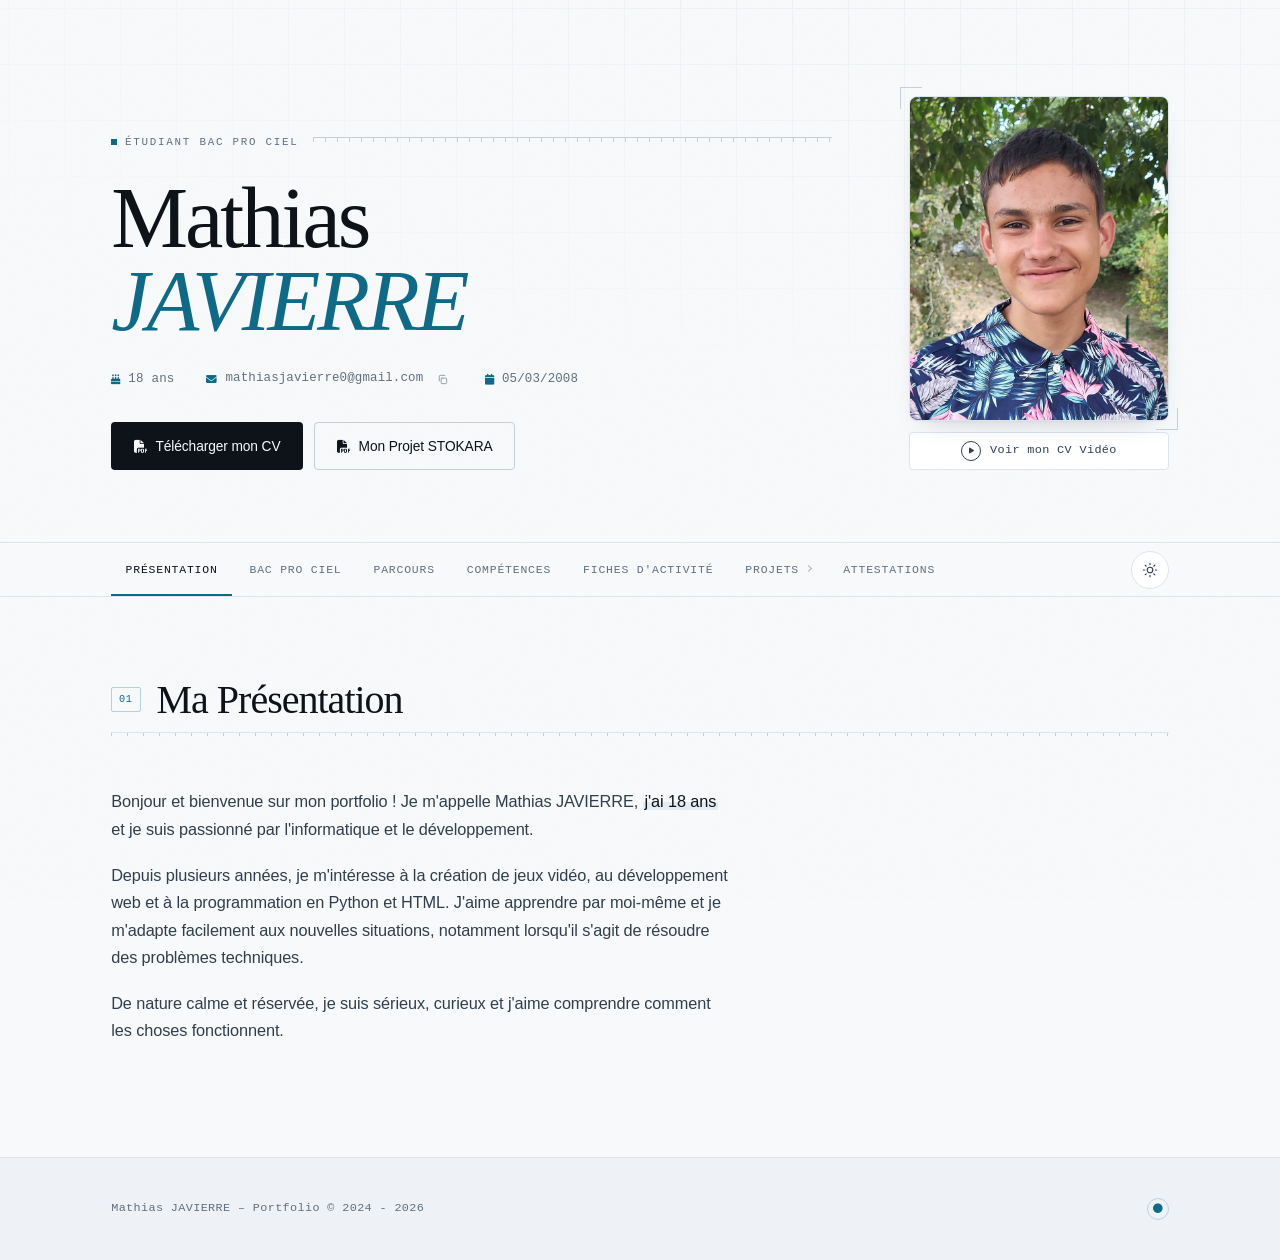
==== commit 2ae78e0b: "Add files via upload" ====
--- a/index.html
+++ b/index.html
@@ -184,6 +184,16 @@
         </div>
 
         <div class="timeline">
+
+          <article class="tl-item" data-reveal>
+            <div class="tl-date">2026 – Présent</div>
+            <div class="tl-body">
+              <h3>Création de la micro-entreprise QYLINE</h3>
+              <div class="tl-place">Entrepreneur indépendant — Heugas, Landes</div>
+              <p>Création de sites web (vitrines, portfolios, applications web sur mesure) et assistance informatique à distance pour les TPE/PME locales.</p>
+            </div>
+          </article>
+
           <article class="tl-item" data-reveal>
             <div class="tl-date">2024 – Présent</div>
             <div class="tl-body">
--- a/assets/css/site.css
+++ b/assets/css/site.css
@@ -0,0 +1,2066 @@
+/* =============================================================
+   Portfolio — Mathias JAVIERRE
+   Direction artistique : editoriale (papier / encre / terre cuite)
+   Feuille de style unique — index, projets, chef-d'oeuvre
+   ============================================================= */
+
+/* -------------------------------------------------------------
+   1. Jetons de design
+   ------------------------------------------------------------- */
+:root {
+  color-scheme: light;
+
+  --paper:        #f7f9fb;
+  --paper-2:      #eef2f6;
+  --surface:      #ffffff;
+  --surface-2:    #f1f5f9;
+  --ink:          #0d1319;
+  --ink-2:        #313f4c;
+  --muted:        #61707e;
+  --muted-2:      #8b98a5;
+  --line:         #dde4eb;
+  --line-2:       #c4cfda;
+
+  --accent:       #0e6a86;
+  --accent-deep:  #084f66;
+  --accent-soft:  rgba(14, 106, 134, .08);
+  --accent-line:  rgba(14, 106, 134, .28);
+  --signal:       #2f8f4e;
+
+  --shadow-sm: 0 1px 2px rgba(13, 19, 25, .05);
+  --shadow-md: 0 1px 2px rgba(13, 19, 25, .04), 0 12px 28px -18px rgba(13, 19, 25, .28);
+  --shadow-lg: 0 2px 6px rgba(13, 19, 25, .05), 0 32px 64px -32px rgba(13, 19, 25, .34);
+
+  --r-xs: 2px;
+  --r-sm: 4px;
+  --r-md: 8px;
+  --r-lg: 10px;
+
+  --ease:     cubic-bezier(.22, .61, .36, 1);
+  --ease-out: cubic-bezier(.16, 1, .3, 1);
+  --d-1: 160ms;
+  --d-2: 280ms;
+  --d-3: 520ms;
+
+  --font-display: 'Newsreader', Georgia, 'Times New Roman', serif;
+  --font-sans:    'Inter', -apple-system, BlinkMacSystemFont, 'Segoe UI', Roboto, sans-serif;
+  --font-mono:    'JetBrains Mono', ui-monospace, SFMono-Regular, Menlo, Consolas, monospace;
+
+  --maxw: 1160px;
+  --measure: 68ch;
+  --gutter: clamp(1.25rem, 4vw, 3.25rem);
+}
+
+[data-theme="dark"] {
+  color-scheme: dark;
+
+  --paper:        #0c1117;
+  --paper-2:      #10161e;
+  --surface:      #141b24;
+  --surface-2:    #1a232e;
+  --ink:          #e9eff5;
+  --ink-2:        #bcc8d4;
+  --muted:        #85919e;
+  --muted-2:      #6b7683;
+  --line:         #222c37;
+  --line-2:       #2f3b48;
+
+  --accent:       #4fbcdf;
+  --accent-deep:  #7fd4ee;
+  --accent-soft:  rgba(79, 188, 223, .11);
+  --accent-line:  rgba(79, 188, 223, .3);
+  --signal:       #4ec87d;
+
+  --shadow-sm: 0 1px 2px rgba(0, 0, 0, .35);
+  --shadow-md: 0 1px 2px rgba(0, 0, 0, .3), 0 14px 32px -20px rgba(0, 0, 0, .8);
+  --shadow-lg: 0 2px 6px rgba(0, 0, 0, .3), 0 36px 70px -34px rgba(0, 0, 0, .9);
+}
+
+/* -------------------------------------------------------------
+   2. Reinitialisation
+   ------------------------------------------------------------- */
+*, *::before, *::after { box-sizing: border-box; }
+
+html { -webkit-text-size-adjust: 100%; }
+
+body, h1, h2, h3, h4, p, ul, ol, figure, table { margin: 0; padding: 0; }
+
+ul[class] { list-style: none; }
+
+img, video, iframe, svg { display: block; max-width: 100%; }
+img, video { height: auto; }
+
+button, input, select, textarea { font: inherit; color: inherit; }
+
+button { background: none; border: 0; padding: 0; cursor: pointer; }
+
+a { color: inherit; }
+
+table { border-collapse: collapse; }
+
+/* -------------------------------------------------------------
+   3. Base
+   ------------------------------------------------------------- */
+html { scroll-behavior: smooth; }
+
+body {
+  font-family: var(--font-sans);
+  font-size: clamp(.975rem, .93rem + .18vw, 1.0625rem);
+  line-height: 1.68;
+  letter-spacing: -.006em;
+  color: var(--ink-2);
+  background-color: var(--paper);
+  overflow-x: hidden;
+  min-height: 100vh;
+  -webkit-font-smoothing: antialiased;
+}
+
+/* Grain tres leger : casse l'aplat numerique parfait */
+body::after {
+  content: "";
+  position: fixed;
+  inset: 0;
+  z-index: 0;
+  pointer-events: none;
+  opacity: .5;
+  background-image: url("data:image/svg+xml,%3Csvg xmlns='http://www.w3.org/2000/svg' width='160' height='160'%3E%3Cfilter id='n'%3E%3CfeTurbulence type='fractalNoise' baseFrequency='.85' numOctaves='3' stitchTiles='stitch'/%3E%3CfeColorMatrix type='saturate' values='0'/%3E%3C/filter%3E%3Crect width='160' height='160' filter='url(%23n)' opacity='.04'/%3E%3C/svg%3E");
+}
+
+[data-theme="dark"] body::after { opacity: .3; }
+
+h1, h2, h3, h4 {
+  font-family: var(--font-display);
+  font-weight: 500;
+  color: var(--ink);
+  line-height: 1.14;
+  letter-spacing: -.018em;
+}
+
+p + p { margin-top: 1.15em; }
+
+strong { color: var(--ink); font-weight: 600; }
+
+::selection { background: var(--accent); color: #fff; }
+
+:focus-visible {
+  outline: 2px solid var(--accent);
+  outline-offset: 3px;
+  border-radius: var(--r-xs);
+}
+
+/* -------------------------------------------------------------
+   4. Utilitaires
+   ------------------------------------------------------------- */
+.wrap {
+  width: 100%;
+  max-width: var(--maxw);
+  margin-inline: auto;
+  padding-inline: var(--gutter);
+  position: relative;
+  z-index: 1;
+}
+
+.skip-link {
+  position: absolute;
+  top: .75rem;
+  left: .75rem;
+  z-index: 5000;
+  padding: .6rem 1rem;
+  background: var(--ink);
+  color: var(--paper);
+  border-radius: var(--r-sm);
+  font-size: .82rem;
+  text-decoration: none;
+  transform: translateY(-180%);
+  transition: transform var(--d-2) var(--ease);
+}
+.skip-link:focus-visible { transform: none; }
+
+.eyebrow {
+  display: inline-flex;
+  align-items: center;
+  gap: .5rem;
+  font-family: var(--font-mono);
+  font-size: .68rem;
+  font-weight: 500;
+  letter-spacing: .16em;
+  text-transform: uppercase;
+  color: var(--muted);
+}
+.eyebrow::before {
+  content: "";
+  width: 6px;
+  height: 6px;
+  background: var(--accent);
+  flex: none;
+}
+
+.prose {
+  max-width: var(--measure);
+  font-size: 1.02rem;
+  color: var(--ink-2);
+}
+.prose p { margin-bottom: 1.15em; }
+.prose p:last-child { margin-bottom: 0; }
+
+/* Surlignage sobre (remplace le mark fluo) */
+mark {
+  background: linear-gradient(to top, var(--accent-soft) 0 44%, transparent 44%);
+  color: var(--ink);
+  padding: 0 .12em;
+  font-weight: 500;
+}
+
+/* Citation de fin de section */
+.pull {
+  margin-top: 2.25rem;
+  padding: 1.4rem 0 1.4rem 1.6rem;
+  border-left: 2px solid var(--accent-line);
+  font-family: var(--font-display);
+  font-size: 1.22rem;
+  line-height: 1.5;
+  color: var(--ink);
+  max-width: 58ch;
+}
+
+/* -------------------------------------------------------------
+   5. Barre de progression, thema, retour haut
+   ------------------------------------------------------------- */
+.progress {
+  position: fixed;
+  top: 0; left: 0;
+  height: 2px;
+  width: 100%;
+  z-index: 2000;
+  transform-origin: 0 50%;
+  transform: scaleX(0);
+  background: var(--accent);
+  pointer-events: none;
+}
+
+.theme-toggle {
+  width: 38px;
+  height: 38px;
+  display: grid;
+  place-items: center;
+  border: 1px solid var(--line);
+  border-radius: 50%;
+  background: var(--surface);
+  color: var(--ink-2);
+  flex: none;
+  transition: color var(--d-1) var(--ease),
+              border-color var(--d-1) var(--ease),
+              transform var(--d-1) var(--ease);
+}
+.theme-toggle:hover {
+  color: var(--accent);
+  border-color: var(--accent-line);
+  transform: translateY(-1px);
+}
+.theme-toggle .icon-moon { display: none; }
+[data-theme="dark"] .theme-toggle .icon-sun  { display: none; }
+[data-theme="dark"] .theme-toggle .icon-moon { display: block; }
+
+.to-top {
+  position: fixed;
+  right: clamp(1rem, 3vw, 2rem);
+  bottom: clamp(1rem, 3vw, 2rem);
+  z-index: 1500;
+  width: 44px;
+  height: 44px;
+  display: grid;
+  place-items: center;
+  border-radius: 50%;
+  border: 1px solid var(--line);
+  background: var(--surface);
+  color: var(--ink);
+  box-shadow: var(--shadow-md);
+  opacity: 0;
+  visibility: hidden;
+  transform: translateY(10px);
+  transition: opacity var(--d-2) var(--ease),
+              transform var(--d-2) var(--ease),
+              visibility var(--d-2) var(--ease),
+              color var(--d-1) var(--ease);
+}
+.to-top.is-visible { opacity: 1; visibility: visible; transform: none; }
+.to-top:hover { color: var(--accent); }
+
+/* -------------------------------------------------------------
+   6. Boutons et liens
+   ------------------------------------------------------------- */
+.btn {
+  display: inline-flex;
+  align-items: center;
+  justify-content: center;
+  gap: .55rem;
+  padding: .72rem 1.35rem;
+  border-radius: var(--r-sm);
+  font-size: .86rem;
+  font-weight: 500;
+  text-decoration: none;
+  border: 1px solid transparent;
+  transition: background-color var(--d-1) var(--ease),
+              color var(--d-1) var(--ease),
+              border-color var(--d-1) var(--ease),
+              transform var(--d-1) var(--ease),
+              box-shadow var(--d-1) var(--ease);
+}
+.btn i, .btn svg { flex: none; font-size: .95em; }
+
+.btn--solid { background: var(--ink); color: var(--paper); }
+.btn--solid:hover { background: var(--accent-deep); transform: translateY(-1px); box-shadow: var(--shadow-md); }
+
+.btn--accent { background: var(--accent); color: #fff; }
+.btn--accent:hover { background: var(--accent-deep); transform: translateY(-1px); box-shadow: var(--shadow-md); }
+
+.btn--ghost { background: transparent; color: var(--ink); border-color: var(--line-2); }
+.btn--ghost:hover { border-color: var(--ink); transform: translateY(-1px); }
+
+.btn--quiet {
+  padding: .5rem .95rem;
+  background: var(--surface);
+  border-color: var(--line);
+  color: var(--ink-2);
+  font-family: var(--font-mono);
+  font-size: .74rem;
+  letter-spacing: .03em;
+}
+.btn--quiet:hover { color: var(--accent); border-color: var(--accent-line); }
+
+/* Lien texte a soulignement anime */
+.link {
+  color: var(--ink);
+  text-decoration: none;
+  background-image: linear-gradient(var(--accent), var(--accent));
+  background-repeat: no-repeat;
+  background-position: 0 100%;
+  background-size: 0 1px;
+  transition: background-size var(--d-2) var(--ease), color var(--d-1) var(--ease);
+  padding-bottom: 2px;
+}
+.link:hover { color: var(--accent); background-size: 100% 1px; }
+
+/* -------------------------------------------------------------
+   7. Masthead (accueil)
+   ------------------------------------------------------------- */
+.masthead {
+  position: relative;
+  padding-top: clamp(3rem, 8vw, 6rem);
+  padding-bottom: clamp(2.5rem, 6vw, 4.5rem);
+  overflow: hidden;
+}
+
+/* Trame technique type plan coté, estompee vers le bas */
+.masthead::before {
+  content: "";
+  position: absolute;
+  inset: -48px;
+  pointer-events: none;
+  transform: translate3d(var(--gx, 0px), var(--gy, 0px), 0);
+  transition: transform 700ms var(--ease-out);
+  will-change: transform;
+  background-image:
+    linear-gradient(var(--line) 1px, transparent 1px),
+    linear-gradient(90deg, var(--line) 1px, transparent 1px);
+  background-size: 56px 56px;
+  opacity: .45;
+  -webkit-mask-image: radial-gradient(120% 90% at 70% 0%, #000 0%, transparent 72%);
+  mask-image: radial-gradient(120% 90% at 70% 0%, #000 0%, transparent 72%);
+}
+
+.masthead__inner {
+  display: grid;
+  grid-template-columns: minmax(0, 1fr) auto;
+  gap: clamp(2rem, 6vw, 5rem);
+  align-items: end;
+}
+
+.masthead__meta {
+  display: flex;
+  align-items: center;
+  gap: .9rem;
+  margin-bottom: 1.6rem;
+}
+/* Reglet gradue : reference au trace technique */
+.masthead__meta::after {
+  content: "";
+  height: 9px;
+  flex: 1;
+  background-image:
+    linear-gradient(var(--line-2), var(--line-2)),
+    repeating-linear-gradient(90deg, var(--line-2) 0 1px, transparent 1px 12px);
+  background-size: 100% 1px, 100% 5px;
+  background-position: 0 0, 0 0;
+  background-repeat: no-repeat, repeat-x;
+}
+
+.masthead__name {
+  font-size: clamp(2.9rem, 8.5vw, 5.4rem);
+  line-height: .96;
+  letter-spacing: -.035em;
+  font-weight: 400;
+  color: var(--ink);
+  margin-bottom: 1.6rem;
+}
+.masthead__name .given { display: block; }
+.masthead__name .family {
+  display: block;
+  font-style: italic;
+  color: var(--accent);
+}
+
+.tags {
+  display: flex;
+  flex-wrap: wrap;
+  gap: .5rem;
+  margin-bottom: 1.5rem;
+}
+
+.tag {
+  display: inline-flex;
+  align-items: center;
+  gap: .45rem;
+  padding: .34rem .8rem;
+  border: 1px solid var(--line-2);
+  border-radius: 100px;
+  font-size: .78rem;
+  color: var(--ink-2);
+  background: var(--surface);
+}
+.tag i { color: var(--muted-2); font-size: .8em; }
+
+.contact {
+  display: flex;
+  flex-wrap: wrap;
+  gap: .4rem 2rem;
+  margin-bottom: 2rem;
+  font-family: var(--font-mono);
+  font-size: .78rem;
+  letter-spacing: .01em;
+  color: var(--muted);
+}
+.contact span { display: inline-flex; align-items: center; gap: .5rem; }
+.contact i { color: var(--accent); font-size: .85em; }
+
+.masthead__actions { display: flex; flex-wrap: wrap; gap: .7rem; }
+
+/* Portrait */
+.portrait { width: clamp(200px, 24vw, 260px); }
+
+/* Reperes de cadrage aux quatre angles (trace technique) */
+.portrait__box { position: relative; }
+.portrait__box::before,
+.portrait__box::after,
+.portrait__frame::after {
+  pointer-events: none;
+}
+.portrait__box::before,
+.portrait__box::after {
+  content: "";
+  position: absolute;
+  inset: -9px;
+  border: 1px solid var(--line-2);
+}
+.portrait__box::before {
+  border-right: 0;
+  border-bottom: 0;
+  -webkit-mask-image: linear-gradient(135deg, #000 0 16px, transparent 16px);
+  mask-image: linear-gradient(135deg, #000 0 16px, transparent 16px);
+}
+.portrait__box::after {
+  border-left: 0;
+  border-top: 0;
+  -webkit-mask-image: linear-gradient(315deg, #000 0 16px, transparent 16px);
+  mask-image: linear-gradient(315deg, #000 0 16px, transparent 16px);
+}
+
+.portrait__frame {
+  position: relative;
+  overflow: hidden;
+  border-radius: var(--r-md);
+  border: 1px solid var(--line);
+  background: var(--surface-2);
+  aspect-ratio: 4 / 5;
+  box-shadow: var(--shadow-md);
+}
+.portrait__frame img {
+  width: 100%;
+  height: 100%;
+  object-fit: cover;
+  transition: transform 900ms var(--ease-out), filter var(--d-3) var(--ease);
+}
+.portrait__frame:hover img { transform: scale(1.035); }
+
+.portrait__cta {
+  width: 100%;
+  margin-top: .7rem;
+  justify-content: center;
+}
+.portrait__play {
+  display: grid;
+  place-items: center;
+  width: 20px;
+  height: 20px;
+  border-radius: 50%;
+  border: 1px solid currentColor;
+  font-size: 7px;
+  flex: none;
+}
+
+/* -------------------------------------------------------------
+   8. Navigation par onglets
+   ------------------------------------------------------------- */
+.nav {
+  position: sticky;
+  top: 0;
+  z-index: 1200;
+  background: color-mix(in srgb, var(--paper) 88%, transparent);
+  backdrop-filter: saturate(1.2) blur(10px);
+  border-top: 1px solid var(--line);
+  border-bottom: 1px solid var(--line);
+}
+@supports not (background: color-mix(in srgb, red 50%, blue)) {
+  .nav { background: var(--paper); }
+}
+
+.nav__inner {
+  display: flex;
+  align-items: center;
+  justify-content: space-between;
+  gap: 1rem;
+}
+
+.nav__list {
+  position: relative;
+  display: flex;
+  align-items: center;
+  gap: .2rem;
+  overflow-x: auto;
+  scrollbar-width: none;
+  margin: 0;
+  padding: 0;
+  list-style: none;
+}
+.nav__list::-webkit-scrollbar { display: none; }
+
+.nav__list a {
+  display: block;
+  padding: 1.05rem .9rem;
+  font-family: var(--font-mono);
+  font-size: .715rem;
+  font-weight: 500;
+  letter-spacing: .07em;
+  text-transform: uppercase;
+  color: var(--muted);
+  text-decoration: none;
+  white-space: nowrap;
+  transition: color var(--d-1) var(--ease);
+}
+.nav__list a:hover { color: var(--ink); }
+.nav__list a.is-active { color: var(--ink); }
+
+.nav__list a[data-external]::after {
+  content: "";
+  display: inline-block;
+  width: 5px; height: 5px;
+  margin-left: .45rem;
+  vertical-align: 2px;
+  border-top: 1px solid currentColor;
+  border-right: 1px solid currentColor;
+  transform: rotate(45deg);
+  opacity: .5;
+}
+
+.nav__indicator {
+  position: absolute;
+  bottom: 0;
+  left: 0;
+  height: 2px;
+  width: 0;
+  background: var(--accent);
+  transition: transform var(--d-3) var(--ease-out), width var(--d-3) var(--ease-out);
+  pointer-events: none;
+}
+
+.nav__tools { display: flex; align-items: center; gap: .6rem; flex: none; }
+
+.nav__burger {
+  display: none;
+  width: 38px;
+  height: 38px;
+  flex-direction: column;
+  align-items: center;
+  justify-content: center;
+  gap: 4px;
+  border: 1px solid var(--line);
+  border-radius: 50%;
+  background: var(--surface);
+}
+.nav__burger span {
+  display: block;
+  width: 15px;
+  height: 1.5px;
+  background: var(--ink);
+  transition: transform var(--d-2) var(--ease), opacity var(--d-1) var(--ease);
+}
+.nav__burger.is-open span:nth-child(1) { transform: translateY(5.5px) rotate(45deg); }
+.nav__burger.is-open span:nth-child(2) { opacity: 0; }
+.nav__burger.is-open span:nth-child(3) { transform: translateY(-5.5px) rotate(-45deg); }
+
+/* -------------------------------------------------------------
+   9. Sections
+   ------------------------------------------------------------- */
+.main { padding-bottom: clamp(4rem, 10vw, 7rem); }
+
+.section {
+  display: none;
+
+  padding-top: clamp(3rem, 7vw, 5rem);
+}
+.section.is-active { display: block; }
+
+.section__head {
+  position: relative;
+  display: flex;
+  align-items: baseline;
+  gap: 1rem;
+  padding-bottom: 1.1rem;
+  margin-bottom: clamp(2rem, 4vw, 3rem);
+}
+/* Filet gradue sous le titre de section */
+.section__head::after {
+  content: "";
+  position: absolute;
+  left: 0; right: 0; bottom: 0;
+  height: 8px;
+  background-image:
+    linear-gradient(var(--line), var(--line)),
+    repeating-linear-gradient(90deg, var(--line-2) 0 1px, transparent 1px 16px);
+  background-size: 100% 1px, 100% 4px;
+  background-position: 0 0, 0 0;
+  background-repeat: no-repeat, repeat-x;
+}
+
+.section__index {
+  align-self: center;
+  padding: .18rem .42rem;
+  border: 1px solid var(--accent-line);
+  border-radius: var(--r-xs);
+  font-family: var(--font-mono);
+  font-size: .64rem;
+  font-weight: 500;
+  color: var(--accent);
+  letter-spacing: .08em;
+  flex: none;
+}
+/* Les sections inactives sont en display:none : les compteurs CSS ne
+   s'incrementent pas. On numerote donc par position. */
+.section:nth-of-type(1) .section__index::before { content: "01"; }
+.section:nth-of-type(2) .section__index::before { content: "02"; }
+.section:nth-of-type(3) .section__index::before { content: "03"; }
+.section:nth-of-type(4) .section__index::before { content: "04"; }
+.section:nth-of-type(5) .section__index::before { content: "05"; }
+.section:nth-of-type(6) .section__index::before { content: "06"; }
+.section:nth-of-type(7) .section__index::before { content: "07"; }
+.section:nth-of-type(8) .section__index::before { content: "08"; }
+
+.section__title {
+  font-size: clamp(1.7rem, 3.6vw, 2.5rem);
+  font-weight: 400;
+  letter-spacing: -.025em;
+  color: var(--ink);
+}
+.section__title i { color: var(--muted-2); font-size: .62em; margin-right: .5rem; }
+
+.subhead {
+  display: flex;
+  align-items: center;
+  gap: .8rem;
+  margin: clamp(2.5rem, 5vw, 3.5rem) 0 1.5rem;
+  font-family: var(--font-mono);
+  font-size: .74rem;
+  font-weight: 500;
+  letter-spacing: .12em;
+  text-transform: uppercase;
+  color: var(--muted);
+}
+.subhead::after { content: ""; flex: 1; height: 1px; background: var(--line); }
+.subhead i { color: var(--accent); }
+.subhead:first-of-type { margin-top: 0; }
+
+/* -------------------------------------------------------------
+   10. Parcours (timeline)
+   ------------------------------------------------------------- */
+.timeline { position: relative; border-top: 1px solid var(--line); }
+
+/* Rail vertical de la chronologie */
+.timeline::before {
+  content: "";
+  position: absolute;
+  top: 0; bottom: 0;
+  left: calc(-1.25rem + 3px);
+  width: 1px;
+  background: var(--line);
+}
+
+.tl-item {
+  display: grid;
+  grid-template-columns: 190px minmax(0, 1fr);
+  gap: clamp(1rem, 4vw, 3rem);
+  padding: 1.9rem 0;
+  border-bottom: 1px solid var(--line);
+  position: relative;
+  transition: background-color var(--d-2) var(--ease);
+}
+.tl-item::before {
+  content: "";
+  position: absolute;
+  left: -1.25rem;
+  top: 2.45rem;
+  width: 7px;
+  height: 7px;
+  background: var(--paper);
+  border: 1px solid var(--line-2);
+  transition: background-color var(--d-2) var(--ease),
+              border-color var(--d-2) var(--ease),
+              transform var(--d-2) var(--ease);
+}
+.tl-item:hover::before {
+  background: var(--accent);
+  border-color: var(--accent);
+  transform: rotate(45deg);
+}
+
+.tl-date {
+  font-family: var(--font-mono);
+  font-size: .76rem;
+  letter-spacing: .02em;
+  color: var(--muted);
+  padding-top: .3rem;
+}
+
+.tl-body h3 {
+  font-size: 1.22rem;
+  margin-bottom: .2rem;
+}
+.tl-place {
+  font-size: .84rem;
+  color: var(--accent);
+  margin-bottom: .6rem;
+  font-weight: 500;
+}
+.tl-body p { color: var(--muted); font-size: .93rem; }
+
+/* -------------------------------------------------------------
+   11. Competences
+   ------------------------------------------------------------- */
+.skills {
+  counter-reset: skill;
+  display: grid;
+  grid-template-columns: repeat(auto-fill, minmax(230px, 1fr));
+  gap: 1.25rem;
+  margin: 0;
+  padding: 0;
+  list-style: none;
+}
+
+.skill {
+  counter-increment: skill;
+  display: flex;
+  flex-direction: column;
+  background: var(--surface);
+  border: 1px solid var(--line);
+  border-radius: var(--r-md);
+  overflow: hidden;
+  transition: border-color var(--d-2) var(--ease),
+              transform var(--d-2) var(--ease),
+              box-shadow var(--d-2) var(--ease);
+}
+.skill:hover {
+  border-color: var(--line-2);
+  transform: translateY(-3px);
+  box-shadow: var(--shadow-md);
+}
+
+.skill__media {
+  position: relative;
+  aspect-ratio: 16 / 10;
+  background: var(--surface-2);
+  border-bottom: 1px solid var(--line);
+  overflow: hidden;
+  cursor: zoom-in;
+}
+.skill__media img {
+  width: 100%;
+  height: 100%;
+  object-fit: contain;
+  padding: 1.1rem;
+  transition: transform 700ms var(--ease-out);
+}
+.skill:hover .skill__media img { transform: scale(1.04); }
+
+.skill__zoom {
+  position: absolute;
+  right: .55rem;
+  bottom: .55rem;
+  width: 26px;
+  height: 26px;
+  display: grid;
+  place-items: center;
+  border-radius: 50%;
+  background: var(--surface);
+  border: 1px solid var(--line);
+  color: var(--muted);
+  font-size: .68rem;
+  opacity: 0;
+  transform: translateY(4px);
+  transition: opacity var(--d-2) var(--ease), transform var(--d-2) var(--ease);
+}
+.skill:hover .skill__zoom { opacity: 1; transform: none; }
+
+.skill__glyph {
+  aspect-ratio: 16 / 10;
+  display: grid;
+  place-items: center;
+  gap: .5rem;
+  grid-auto-flow: column;
+  background: var(--surface-2);
+  border-bottom: 1px solid var(--line);
+  color: var(--line-2);
+  font-size: 2.1rem;
+}
+[data-theme="dark"] .skill__glyph { color: var(--muted-2); }
+
+.skill__label {
+  padding: .85rem 1.1rem;
+  font-size: .88rem;
+  font-weight: 500;
+  color: var(--ink);
+  display: flex;
+  align-items: center;
+  gap: .5rem;
+}
+.skill__label::before {
+  content: counter(skill, decimal-leading-zero);
+  font-family: var(--font-mono);
+  font-size: .62rem;
+  letter-spacing: .06em;
+  color: var(--muted-2);
+  flex: none;
+}
+.skill__label i { color: var(--accent); font-size: .95em; }
+
+/* -------------------------------------------------------------
+   12. Fiches d'activite
+   ------------------------------------------------------------- */
+.entries { border-top: 1px solid var(--line); }
+
+.entry {
+  display: grid;
+  grid-template-columns: 190px minmax(0, 1fr) auto;
+  align-items: center;
+  gap: clamp(1rem, 3vw, 2.25rem);
+  padding: 1.5rem 0;
+  border-bottom: 1px solid var(--line);
+  cursor: pointer;
+  transition: background-color var(--d-2) var(--ease);
+}
+.entry:hover { background: var(--accent-soft); }
+
+.entry__thumb {
+  aspect-ratio: 16 / 10;
+  overflow: hidden;
+  border-radius: var(--r-sm);
+  border: 1px solid var(--line);
+  background: var(--surface-2);
+}
+.entry__thumb img {
+  width: 100%;
+  height: 100%;
+  object-fit: cover;
+  transition: transform 800ms var(--ease-out);
+}
+.entry:hover .entry__thumb img { transform: scale(1.05); }
+
+.entry__title {
+  font-size: 1.15rem;
+  margin-bottom: .35rem;
+}
+.entry__title a {
+  text-decoration: none;
+  color: var(--ink);
+  transition: color var(--d-1) var(--ease);
+}
+.entry:hover .entry__title a { color: var(--accent); }
+.entry__body p { color: var(--muted); font-size: .92rem; }
+
+.entry__go {
+  width: 34px;
+  height: 34px;
+  display: grid;
+  place-items: center;
+  border-radius: 50%;
+  border: 1px solid var(--line);
+  color: var(--muted);
+  font-size: .7rem;
+  transition: transform var(--d-2) var(--ease),
+              color var(--d-2) var(--ease),
+              border-color var(--d-2) var(--ease);
+}
+.entry:hover .entry__go {
+  transform: translateX(4px);
+  color: var(--accent);
+  border-color: var(--accent-line);
+}
+
+/* -------------------------------------------------------------
+   13. Attestations
+   ------------------------------------------------------------- */
+.certs {
+  display: grid;
+  grid-template-columns: repeat(auto-fill, minmax(240px, 300px));
+  gap: 1.5rem;
+}
+
+.cert {
+  border: 1px solid var(--line);
+  border-radius: var(--r-md);
+  background: var(--surface);
+  overflow: hidden;
+  cursor: zoom-in;
+  transition: border-color var(--d-2) var(--ease),
+              transform var(--d-2) var(--ease),
+              box-shadow var(--d-2) var(--ease);
+}
+.cert:hover { transform: translateY(-3px); border-color: var(--line-2); box-shadow: var(--shadow-md); }
+
+.cert img {
+  width: 100%;
+  aspect-ratio: 4 / 3;
+  object-fit: contain;
+  padding: 1.4rem;
+  background: var(--surface-2);
+  border-bottom: 1px solid var(--line);
+}
+.cert h3 {
+  padding: .95rem 1.1rem;
+  font-size: 1rem;
+  font-weight: 500;
+}
+
+/* -------------------------------------------------------------
+   14. Pied de page
+   ------------------------------------------------------------- */
+.footer {
+  border-top: 1px solid var(--line);
+  padding: 2.5rem 0;
+  background: var(--paper-2);
+}
+.footer__inner {
+  display: flex;
+  flex-wrap: wrap;
+  gap: 1rem;
+  align-items: center;
+  justify-content: space-between;
+  font-family: var(--font-mono);
+  font-size: .74rem;
+  letter-spacing: .03em;
+  color: var(--muted);
+}
+.footer__inner strong { color: var(--ink); font-weight: 500; }
+.footer__mark {
+  width: 22px;
+  height: 22px;
+  border: 1px solid var(--line-2);
+  border-radius: 50%;
+  display: grid;
+  place-items: center;
+  font-size: .6rem;
+  color: var(--accent);
+}
+
+/* -------------------------------------------------------------
+   15. Modales
+   ------------------------------------------------------------- */
+.modal {
+  position: fixed;
+  inset: 0;
+  z-index: 3000;
+  display: none;
+  align-items: center;
+  justify-content: center;
+  padding: clamp(1rem, 4vw, 3rem);
+  background: color-mix(in srgb, var(--ink) 82%, transparent);
+  backdrop-filter: blur(6px);
+}
+@supports not (background: color-mix(in srgb, red 50%, blue)) {
+  .modal { background: rgba(10, 11, 13, .88); }
+}
+.modal.is-open { display: flex; animation: modalIn var(--d-2) var(--ease) both; }
+
+.modal__body {
+  max-width: min(1100px, 100%);
+  max-height: 88vh;
+  border-radius: var(--r-md);
+  overflow: hidden;
+  box-shadow: var(--shadow-lg);
+  animation: modalBody 380ms var(--ease-out) both;
+  background: var(--surface);
+}
+.modal__body img,
+.modal__body video { max-height: 88vh; width: auto; max-width: 100%; }
+.modal__body iframe { width: min(1000px, 92vw); height: 86vh; border: 0; }
+
+.modal__close {
+  position: fixed;
+  top: clamp(.9rem, 3vw, 1.6rem);
+  right: clamp(.9rem, 3vw, 1.6rem);
+  z-index: 3001;
+  width: 44px;
+  height: 44px;
+  display: grid;
+  place-items: center;
+  border-radius: 50%;
+  border: 1px solid rgba(255, 255, 255, .25);
+  background: rgba(255, 255, 255, .08);
+  color: #fff;
+  font-size: 1.1rem;
+  transition: transform var(--d-2) var(--ease), background-color var(--d-2) var(--ease);
+}
+.modal__close:hover { transform: rotate(90deg); background: rgba(255, 255, 255, .18); }
+
+@keyframes modalIn { from { opacity: 0; } to { opacity: 1; } }
+@keyframes modalBody {
+  from { opacity: 0; transform: scale(.985) translateY(8px); }
+  to   { opacity: 1; transform: none; }
+}
+
+/* -------------------------------------------------------------
+   16. Animations d'apparition
+   ------------------------------------------------------------- */
+.js [data-reveal] {
+  opacity: 0;
+  transform: translateY(14px);
+}
+.js [data-reveal].is-in {
+  opacity: 1;
+  transform: none;
+  transition: opacity 700ms var(--ease-out), transform 700ms var(--ease-out);
+  transition-delay: var(--reveal-delay, 0ms);
+}
+
+.section.is-active > * { animation: sectionIn 520ms var(--ease-out) both; }
+@keyframes sectionIn {
+  from { opacity: 0; transform: translateY(10px); }
+  to   { opacity: 1; transform: none; }
+}
+
+/* Entree du masthead */
+.js .intro > * { opacity: 0; transform: translateY(16px); }
+.js .intro.is-ready > * {
+  animation: introIn 760ms var(--ease-out) both;
+}
+.js .intro.is-ready > *:nth-child(1) { animation-delay: 60ms; }
+.js .intro.is-ready > *:nth-child(2) { animation-delay: 140ms; }
+.js .intro.is-ready > *:nth-child(3) { animation-delay: 220ms; }
+.js .intro.is-ready > *:nth-child(4) { animation-delay: 300ms; }
+.js .intro.is-ready > *:nth-child(5) { animation-delay: 380ms; }
+@keyframes introIn {
+  from { opacity: 0; transform: translateY(16px); }
+  to   { opacity: 1; transform: none; }
+}
+
+.js .portrait { opacity: 0; }
+.js .portrait.is-ready {
+  animation: portraitIn 900ms var(--ease-out) 180ms both;
+}
+@keyframes portraitIn {
+  from { opacity: 0; transform: translateY(22px) scale(.98); }
+  to   { opacity: 1; transform: none; }
+}
+
+/* -------------------------------------------------------------
+   17. Page Projets
+   ------------------------------------------------------------- */
+.topbar {
+  position: sticky;
+  top: 0;
+  z-index: 1200;
+  background: color-mix(in srgb, var(--paper) 88%, transparent);
+  backdrop-filter: saturate(1.2) blur(10px);
+  border-bottom: 1px solid var(--line);
+}
+@supports not (background: color-mix(in srgb, red 50%, blue)) {
+  .topbar { background: var(--paper); }
+}
+.topbar__inner {
+  display: flex;
+  align-items: center;
+  justify-content: space-between;
+  gap: 1rem;
+  padding-block: .85rem;
+}
+.brand {
+  display: inline-flex;
+  align-items: center;
+  gap: .6rem;
+  font-family: var(--font-mono);
+  font-size: .74rem;
+  letter-spacing: .1em;
+  text-transform: uppercase;
+  color: var(--muted);
+  text-decoration: none;
+  transition: color var(--d-1) var(--ease);
+}
+.brand:hover { color: var(--ink); }
+.brand__dot {
+  width: 6px; height: 6px;
+  border-radius: 50%;
+  background: var(--accent);
+  flex: none;
+}
+.topbar__tools { display: flex; align-items: center; gap: .6rem; }
+.back-link {
+  display: inline-flex;
+  align-items: center;
+  gap: .5rem;
+  font-size: .82rem;
+  color: var(--ink-2);
+  text-decoration: none;
+  padding: .45rem .9rem;
+  border: 1px solid var(--line);
+  border-radius: var(--r-sm);
+  background: var(--surface);
+  transition: color var(--d-1) var(--ease), border-color var(--d-1) var(--ease), transform var(--d-1) var(--ease);
+}
+.back-link:hover { color: var(--accent); border-color: var(--accent-line); transform: translateX(-2px); }
+
+.page-head {
+  padding: clamp(3.5rem, 9vw, 6.5rem) 0 clamp(2rem, 4vw, 3rem);
+}
+.page-head h1 {
+  font-size: clamp(2.6rem, 8vw, 5rem);
+  font-weight: 400;
+  letter-spacing: -.035em;
+  line-height: 1;
+  margin: 1.2rem 0 1rem;
+}
+.page-head > p {
+  max-width: 46ch;
+  color: var(--muted);
+  font-size: 1.02rem;
+}
+
+.stats {
+  display: flex;
+  gap: clamp(2rem, 6vw, 4.5rem);
+  padding: 1.6rem 0;
+  margin-top: clamp(2rem, 4vw, 3rem);
+  border-top: 1px solid var(--line);
+  border-bottom: 1px solid var(--line);
+}
+.stat__value {
+  font-family: var(--font-display);
+  font-size: 2.4rem;
+  line-height: 1;
+  color: var(--ink);
+  font-variant-numeric: tabular-nums;
+}
+.stat__label {
+  margin-top: .35rem;
+  font-family: var(--font-mono);
+  font-size: .68rem;
+  letter-spacing: .14em;
+  text-transform: uppercase;
+  color: var(--muted-2);
+}
+
+.projects {
+  display: grid;
+  grid-template-columns: repeat(auto-fill, minmax(min(100%, 400px), 1fr));
+  gap: clamp(1.5rem, 3vw, 2.25rem);
+  padding: clamp(2.5rem, 6vw, 4.5rem) 0;
+}
+
+.project {
+  display: flex;
+  flex-direction: column;
+  background: var(--surface);
+  border: 1px solid var(--line);
+  border-radius: var(--r-lg);
+  overflow: hidden;
+  transition: transform var(--d-3) var(--ease-out),
+              box-shadow var(--d-3) var(--ease-out),
+              border-color var(--d-2) var(--ease);
+}
+.project:hover {
+  transform: translateY(-4px);
+  border-color: var(--line-2);
+  box-shadow: var(--shadow-lg);
+}
+
+.project__media {
+  position: relative;
+  aspect-ratio: 16 / 9;
+  overflow: hidden;
+  background: var(--surface-2);
+  border-bottom: 1px solid var(--line);
+  cursor: zoom-in;
+}
+.project__media img {
+  width: 100%;
+  height: 100%;
+  object-fit: cover;
+  transition: transform 900ms var(--ease-out);
+}
+.project:hover .project__media img { transform: scale(1.045); }
+
+.project__hint {
+  position: absolute;
+  left: 0; right: 0; bottom: 0;
+  padding: 1.6rem .9rem .7rem;
+  font-family: var(--font-mono);
+  font-size: .68rem;
+  letter-spacing: .05em;
+  color: #fff;
+  background: linear-gradient(to top, rgba(12, 13, 15, .78), transparent);
+  opacity: 0;
+  transform: translateY(6px);
+  transition: opacity var(--d-2) var(--ease), transform var(--d-2) var(--ease);
+}
+.project:hover .project__hint { opacity: 1; transform: none; }
+
+.project__content {
+  padding: clamp(1.35rem, 3vw, 1.85rem);
+  display: flex;
+  flex-direction: column;
+  flex: 1;
+}
+
+.project__head {
+  display: flex;
+  align-items: baseline;
+  justify-content: space-between;
+  gap: 1rem;
+  margin-bottom: .5rem;
+}
+.project__head h3 { font-size: 1.5rem; font-weight: 500; }
+.project__year {
+  font-family: var(--font-mono);
+  font-size: .72rem;
+  color: var(--accent);
+  letter-spacing: .06em;
+  flex: none;
+}
+
+.project__meta {
+  display: flex;
+  flex-wrap: wrap;
+  gap: .35rem 1.2rem;
+  font-family: var(--font-mono);
+  font-size: .71rem;
+  color: var(--muted);
+  letter-spacing: .02em;
+  padding-bottom: 1.1rem;
+  border-bottom: 1px solid var(--line);
+  margin-bottom: 1.1rem;
+}
+
+.project__desc { color: var(--muted); font-size: .93rem; }
+.project__desc:not(:empty) { margin-bottom: 1.2rem; }
+
+.chips { display: flex; flex-wrap: wrap; gap: .4rem; margin-bottom: 1.3rem; }
+.chip {
+  padding: .28rem .7rem;
+  border: 1px solid var(--line);
+  border-radius: var(--r-xs);
+  font-family: var(--font-mono);
+  font-size: .69rem;
+  letter-spacing: .02em;
+  color: var(--muted);
+  background: var(--surface-2);
+  transition: color var(--d-1) var(--ease), border-color var(--d-1) var(--ease);
+}
+.chip:hover { color: var(--accent); border-color: var(--accent-line); }
+
+.facts {
+  display: grid;
+  grid-template-columns: 1fr 1fr;
+  gap: 1px;
+  background: var(--line);
+  border: 1px solid var(--line);
+  border-radius: var(--r-sm);
+  overflow: hidden;
+  margin-bottom: 1.3rem;
+}
+.fact { background: var(--surface-2); padding: .8rem 1rem; }
+.fact--status .fact__value {
+  display: flex;
+  align-items: center;
+  gap: .45rem;
+}
+.fact--status .fact__value::before {
+  content: "";
+  width: 6px;
+  height: 6px;
+  border-radius: 50%;
+  background: var(--signal);
+  box-shadow: 0 0 0 3px color-mix(in srgb, var(--signal) 18%, transparent);
+  flex: none;
+}
+.fact__label {
+  font-family: var(--font-mono);
+  font-size: .64rem;
+  letter-spacing: .12em;
+  text-transform: uppercase;
+  color: var(--muted-2);
+  margin-bottom: .2rem;
+}
+.fact__value { font-size: .88rem; color: var(--ink); font-weight: 500; }
+
+.note {
+  padding: 1.05rem 1.2rem;
+  border-left: 2px solid var(--accent-line);
+  background: var(--accent-soft);
+  border-radius: 0 var(--r-sm) var(--r-sm) 0;
+  margin-bottom: 1.4rem;
+}
+.note h4 {
+  font-family: var(--font-mono);
+  font-size: .7rem;
+  font-weight: 500;
+  letter-spacing: .1em;
+  text-transform: uppercase;
+  color: var(--accent);
+  margin-bottom: .4rem;
+}
+.note p { font-size: .89rem; color: var(--ink-2); }
+.note p:empty { display: none; }
+.note h4:last-child { margin-bottom: 0; }
+
+.project__actions { margin-top: auto; display: flex; gap: .6rem; }
+.project__actions .btn { flex: 1; }
+
+/* -------------------------------------------------------------
+   18. Page Chef-d'oeuvre (document)
+   ------------------------------------------------------------- */
+.doc { padding-bottom: clamp(3rem, 8vw, 6rem); }
+
+.doc__head {
+  padding: clamp(3rem, 8vw, 5.5rem) 0 clamp(2rem, 4vw, 3rem);
+  border-bottom: 1px solid var(--line);
+}
+.doc__head h1 {
+  font-size: clamp(2.8rem, 9vw, 5.2rem);
+  font-weight: 400;
+  letter-spacing: -.04em;
+  line-height: 1;
+  margin: 1rem 0 .9rem;
+}
+.doc__meta {
+  font-family: var(--font-mono);
+  font-size: .74rem;
+  letter-spacing: .04em;
+  color: var(--muted);
+}
+.doc__lede {
+  margin-top: 2rem;
+  max-width: 64ch;
+  font-family: var(--font-display);
+  font-size: 1.14rem;
+  line-height: 1.6;
+  color: var(--ink-2);
+}
+.doc__lede p + p { margin-top: .85rem; }
+.doc__lede p:last-child { color: var(--accent); }
+
+.doc__layout {
+  display: grid;
+  grid-template-columns: 200px minmax(0, 1fr);
+  gap: clamp(2rem, 5vw, 4rem);
+  align-items: start;
+  padding-top: clamp(2.5rem, 5vw, 4rem);
+}
+
+.toc {
+  position: sticky;
+  top: 5rem;
+  display: flex;
+  flex-direction: column;
+  gap: .1rem;
+  border-left: 1px solid var(--line);
+}
+.toc a {
+  padding: .45rem 0 .45rem 1rem;
+  font-size: .8rem;
+  color: var(--muted);
+  text-decoration: none;
+  border-left: 2px solid transparent;
+  margin-left: -1px;
+  transition: color var(--d-1) var(--ease), border-color var(--d-1) var(--ease);
+  line-height: 1.35;
+}
+.toc a:hover { color: var(--ink); }
+.toc a.is-active { color: var(--accent); border-left-color: var(--accent); }
+
+.block { padding-bottom: clamp(2.5rem, 5vw, 3.75rem); scroll-margin-top: 5rem; }
+.block > h2 {
+  display: flex;
+  align-items: baseline;
+  gap: .9rem;
+  font-size: clamp(1.35rem, 2.6vw, 1.85rem);
+  font-weight: 400;
+  padding-bottom: .85rem;
+  margin-bottom: 1.5rem;
+  border-bottom: 1px solid var(--line);
+}
+.block > h2::before {
+  content: counter(block, decimal-leading-zero);
+  font-family: var(--font-mono);
+  font-size: .68rem;
+  letter-spacing: .1em;
+  color: var(--accent);
+  flex: none;
+}
+.doc__body { counter-reset: block; }
+.doc__body .block { counter-increment: block; }
+
+.doc__body p { color: var(--ink-2); }
+
+.gallery {
+  display: grid;
+  grid-template-columns: repeat(auto-fit, minmax(240px, 1fr));
+  gap: 1rem;
+  margin-bottom: 1.75rem;
+}
+.gallery figure {
+  margin: 0;
+  border: 1px solid var(--line);
+  border-radius: var(--r-md);
+  overflow: hidden;
+  background: var(--surface-2);
+  cursor: zoom-in;
+  transition: border-color var(--d-2) var(--ease), transform var(--d-2) var(--ease);
+}
+.gallery figure:hover { border-color: var(--line-2); transform: translateY(-2px); }
+.gallery img {
+  width: 100%;
+  aspect-ratio: 16 / 10;
+  object-fit: cover;
+  transition: transform 800ms var(--ease-out);
+}
+.gallery figure:hover img { transform: scale(1.03); }
+
+.badges { display: flex; flex-wrap: wrap; gap: .4rem; margin-bottom: 1.25rem; }
+.badge {
+  padding: .3rem .75rem;
+  border: 1px solid var(--line-2);
+  border-radius: var(--r-xs);
+  font-family: var(--font-mono);
+  font-size: .7rem;
+  color: var(--ink-2);
+  background: var(--surface);
+}
+
+.doc-actions { display: flex; flex-wrap: wrap; gap: .65rem; margin-top: 1.5rem; }
+
+.table-scroll { overflow-x: auto; }
+
+.table {
+  width: 100%;
+  font-size: .875rem;
+  min-width: 560px;
+}
+.table th {
+  text-align: left;
+  font-family: var(--font-mono);
+  font-size: .66rem;
+  font-weight: 500;
+  letter-spacing: .12em;
+  text-transform: uppercase;
+  color: var(--muted-2);
+  padding: 0 1rem .7rem 0;
+  border-bottom: 1px solid var(--line-2);
+}
+.table td {
+  padding: .85rem 1rem .85rem 0;
+  border-bottom: 1px solid var(--line);
+  color: var(--muted);
+  vertical-align: top;
+}
+.table td:first-child { color: var(--ink); font-weight: 500; }
+.table tbody tr { transition: background-color var(--d-1) var(--ease); }
+.table tbody tr:hover { background: var(--surface-2); }
+
+.steps { display: grid; gap: 1px; background: var(--line); border-block: 1px solid var(--line); }
+.step {
+  background: var(--paper);
+  padding: 1.15rem 0 1.15rem 1.4rem;
+  border-left: 2px solid var(--accent-line);
+  color: var(--muted);
+  font-size: .92rem;
+  transition: background-color var(--d-2) var(--ease);
+}
+.step:hover { background: var(--surface-2); }
+.step strong {
+  display: block;
+  font-family: var(--font-display);
+  font-size: 1.06rem;
+  font-weight: 500;
+  color: var(--ink);
+  margin-bottom: .25rem;
+}
+.step br { display: none; }
+
+.cards-grid {
+  display: grid;
+  grid-template-columns: repeat(auto-fit, minmax(230px, 1fr));
+  gap: 1rem;
+}
+.mini-card {
+  background: var(--surface);
+  border: 1px solid var(--line);
+  border-radius: var(--r-md);
+  padding: 1.2rem 1.3rem;
+  transition: border-color var(--d-2) var(--ease), transform var(--d-2) var(--ease);
+}
+.mini-card:hover { border-color: var(--line-2); transform: translateY(-2px); }
+.mini-card h4 {
+  font-family: var(--font-mono);
+  font-size: .68rem;
+  font-weight: 500;
+  letter-spacing: .12em;
+  text-transform: uppercase;
+  color: var(--accent);
+  margin-bottom: .5rem;
+}
+.mini-card p { font-size: .89rem; color: var(--muted); }
+
+.notes-stack { display: grid; gap: .9rem; }
+.note-row {
+  display: grid;
+  grid-template-columns: minmax(0, 1fr);
+  gap: .3rem;
+  padding: 1.1rem 1.25rem;
+  border: 1px solid var(--line);
+  border-left: 2px solid var(--accent-line);
+  border-radius: 0 var(--r-sm) var(--r-sm) 0;
+  background: var(--surface);
+}
+.note-row strong { font-size: .93rem; }
+.note-row p { font-size: .89rem; color: var(--muted); }
+
+.eval { width: 100%; font-size: .9rem; }
+.eval td { padding: .8rem 0; border-bottom: 1px solid var(--line); color: var(--ink-2); }
+.eval td:last-child { text-align: right; white-space: nowrap; }
+.eval tr:last-child td { border-bottom: 0; }
+.score {
+  font-size: .72rem;
+  letter-spacing: .22em;
+  color: var(--accent);
+}
+
+.total {
+  margin-top: 1.4rem;
+  padding: 1.1rem 1.3rem;
+  background: var(--surface-2);
+  border-radius: var(--r-sm);
+  font-size: .93rem;
+}
+.total strong { color: var(--accent); }
+
+.doc-cta {
+  text-align: center;
+  padding: clamp(2rem, 5vw, 3rem);
+  border: 1px solid var(--line);
+  border-radius: var(--r-lg);
+  background: var(--surface);
+}
+.doc-cta p { color: var(--muted); margin-top: .5rem; }
+
+/* =============================================================
+   19. Finitions et animations
+   ============================================================= */
+
+/* --- Nom : revelation par masque ligne a ligne --------------- */
+.js .masthead__name .given,
+.js .masthead__name .family {
+  display: block;
+  clip-path: inset(0 0 108% 0);
+  transform: translateY(.28em);
+}
+.js .intro.is-ready .masthead__name .given,
+.js .intro.is-ready .masthead__name .family {
+  animation: lineUnmask 900ms var(--ease-out) both;
+}
+.js .intro.is-ready .masthead__name .given  { animation-delay: 180ms; }
+.js .intro.is-ready .masthead__name .family { animation-delay: 300ms; }
+
+@keyframes lineUnmask {
+  from { clip-path: inset(0 0 108% 0); transform: translateY(.28em); }
+  to   { clip-path: inset(-25% 0 -25% 0); transform: none; }
+}
+
+/* --- Filet gradue qui se trace a l'ouverture de section ------ */
+.js .section.is-active .section__head::after {
+  animation: ruleDraw 820ms var(--ease-out) 120ms both;
+  transform-origin: 0 50%;
+}
+@keyframes ruleDraw {
+  from { transform: scaleX(0); opacity: 0; }
+  to   { transform: scaleX(1); opacity: 1; }
+}
+
+/* --- Visuels devoiles par balayage au defilement ------------- */
+.js [data-reveal] .entry__thumb,
+.js [data-reveal] .skill__media,
+.js [data-reveal] .skill__glyph,
+.js [data-reveal] .project__media,
+.js [data-reveal] .gallery figure,
+.js [data-reveal] .cert img {
+  clip-path: inset(0 100% 0 0);
+}
+.js [data-reveal].is-in .entry__thumb,
+.js [data-reveal].is-in .skill__media,
+.js [data-reveal].is-in .skill__glyph,
+.js [data-reveal].is-in .project__media,
+.js [data-reveal].is-in .gallery figure,
+.js [data-reveal].is-in .cert img {
+  clip-path: inset(0 0 0 0);
+  transition: clip-path 820ms var(--ease-out);
+  transition-delay: calc(var(--reveal-delay, 0ms) + 90ms);
+}
+
+/* --- Equerres techniques revelees au survol ------------------ */
+.skill, .project, .cert, .mini-card { position: relative; }
+
+.skill::before, .skill::after,
+.project::before, .project::after,
+.cert::before, .cert::after,
+.mini-card::before, .mini-card::after {
+  content: "";
+  position: absolute;
+  z-index: 3;
+  width: 11px;
+  height: 11px;
+  border: 1px solid var(--accent);
+  opacity: 0;
+  pointer-events: none;
+  transition: opacity var(--d-2) var(--ease), transform var(--d-2) var(--ease);
+}
+.skill::before, .project::before, .cert::before, .mini-card::before {
+  top: 7px; left: 7px;
+  border-right: 0; border-bottom: 0;
+  transform: translate(5px, 5px);
+}
+.skill::after, .project::after, .cert::after, .mini-card::after {
+  bottom: 7px; right: 7px;
+  border-left: 0; border-top: 0;
+  transform: translate(-5px, -5px);
+}
+.skill:hover::before, .skill:hover::after,
+.project:hover::before, .project:hover::after,
+.cert:hover::before, .cert:hover::after,
+.mini-card:hover::before, .mini-card:hover::after {
+  opacity: .85;
+  transform: none;
+}
+
+/* --- Contact : lien courriel et bouton de copie -------------- */
+.contact a {
+  color: inherit;
+  text-decoration: none;
+  border-bottom: 1px solid transparent;
+  transition: color var(--d-1) var(--ease), border-color var(--d-1) var(--ease);
+}
+.contact a:hover { color: var(--accent); border-bottom-color: var(--accent-line); }
+
+.copy-btn {
+  display: inline-grid;
+  place-items: center;
+  width: 20px;
+  height: 20px;
+  margin-left: .1rem;
+  border: 1px solid transparent;
+  border-radius: var(--r-xs);
+  color: var(--muted-2);
+  font-size: .62rem;
+  vertical-align: middle;
+  transition: color var(--d-1) var(--ease),
+              border-color var(--d-1) var(--ease),
+              background-color var(--d-1) var(--ease);
+}
+.copy-btn:hover { color: var(--accent); border-color: var(--line-2); background: var(--surface); }
+.copy-btn .icon-check { display: none; }
+.copy-btn.is-copied { color: var(--signal); border-color: transparent; background: none; }
+.copy-btn.is-copied .icon-copy  { display: none; }
+.copy-btn.is-copied .icon-check { display: block; animation: pop 380ms var(--ease-out) both; }
+
+@keyframes pop {
+  0%   { transform: scale(.4); opacity: 0; }
+  60%  { transform: scale(1.15); }
+  100% { transform: scale(1); opacity: 1; }
+}
+
+/* --- Bouton retour haut : anneau de progression -------------- */
+.to-top { position: fixed; }
+.to-top__ring {
+  position: absolute;
+  inset: -1px;
+  transform: rotate(-90deg);
+  overflow: visible;
+}
+.to-top__ring circle {
+  fill: none;
+  stroke-width: 1.5;
+}
+.to-top__track { stroke: transparent; }
+.to-top__bar {
+  stroke: var(--accent);
+  transition: stroke-dashoffset 120ms linear;
+}
+.to-top__arrow { position: relative; z-index: 1; }
+
+/* --- Visionneuse : navigation entre les images --------------- */
+.modal__nav {
+  position: fixed;
+  top: 50%;
+  z-index: 3001;
+  width: 46px;
+  height: 46px;
+  display: grid;
+  place-items: center;
+  transform: translateY(-50%);
+  border: 1px solid rgba(255, 255, 255, .22);
+  border-radius: 50%;
+  background: rgba(255, 255, 255, .07);
+  color: #fff;
+  transition: background-color var(--d-2) var(--ease),
+              transform var(--d-2) var(--ease),
+              border-color var(--d-2) var(--ease);
+}
+.modal__nav:hover { background: rgba(255, 255, 255, .16); border-color: rgba(255, 255, 255, .4); }
+.modal__nav--prev { left: clamp(.75rem, 3vw, 2rem); }
+.modal__nav--next { right: clamp(.75rem, 3vw, 2rem); }
+.modal__nav--prev:hover { transform: translateY(-50%) translateX(-3px); }
+.modal__nav--next:hover { transform: translateY(-50%) translateX(3px); }
+.modal__nav[hidden] { display: none; }
+
+#modalImage.slide-next { animation: slideNext 420ms var(--ease-out) both; }
+#modalImage.slide-prev { animation: slidePrev 420ms var(--ease-out) both; }
+@keyframes slideNext {
+  from { opacity: 0; transform: translateX(26px); }
+  to   { opacity: 1; transform: none; }
+}
+@keyframes slidePrev {
+  from { opacity: 0; transform: translateX(-26px); }
+  to   { opacity: 1; transform: none; }
+}
+
+/* --- Survols complementaires -------------------------------- */
+.btn--solid:hover svg,
+.btn--accent:hover svg { transform: translateX(2px); }
+.btn svg { transition: transform var(--d-1) var(--ease); }
+
+.chip { transition: color var(--d-1) var(--ease), border-color var(--d-1) var(--ease), transform var(--d-1) var(--ease); }
+.chip:hover { transform: translateY(-2px); }
+
+.badge { transition: color var(--d-1) var(--ease), border-color var(--d-1) var(--ease), transform var(--d-1) var(--ease); }
+.badge:hover { color: var(--accent); border-color: var(--accent-line); transform: translateY(-2px); }
+
+.stat__value { transition: color var(--d-2) var(--ease); }
+.stats:hover .stat__value { color: var(--accent); }
+
+/* Transitions entre pages sur les navigateurs compatibles */
+@view-transition { navigation: auto; }
+
+/* =============================================================
+   20. Fond anime des modales (bleu / violet)
+   ============================================================= */
+.modal__fx {
+  position: absolute;
+  inset: 0;
+  z-index: 0;
+  overflow: hidden;
+  pointer-events: none;
+  background:
+    radial-gradient(115% 85% at 50% -10%, #17245c 0%, transparent 62%),
+    radial-gradient(105% 80% at 85% 110%, #2d1155 0%, transparent 60%),
+    #060814;
+}
+
+.modal.is-open .modal__fx { animation: fxFade 620ms var(--ease-out) both; }
+@keyframes fxFade { from { opacity: 0; } to { opacity: 1; } }
+
+/* --- Halos qui derivent lentement ---------------------------- */
+.fx-orb {
+  position: absolute;
+  border-radius: 50%;
+  filter: blur(72px);
+  mix-blend-mode: screen;
+  will-change: transform;
+}
+.fx-orb--a {
+  width: 46vw; height: 46vw;
+  left: -9vw; top: -12vw;
+  opacity: .62;
+  background: radial-gradient(circle at 50% 50%, #2563eb 0%, rgba(37, 99, 235, 0) 66%);
+  animation: fxDriftA 17s ease-in-out infinite alternate;
+}
+.fx-orb--b {
+  width: 54vw; height: 54vw;
+  right: -12vw; bottom: -16vw;
+  opacity: .6;
+  background: radial-gradient(circle at 50% 50%, #8b3dff 0%, rgba(139, 61, 255, 0) 66%);
+  animation: fxDriftB 21s ease-in-out infinite alternate;
+}
+.fx-orb--c {
+  width: 34vw; height: 34vw;
+  left: 50%; top: 50%;
+  opacity: .34;
+  transform: translate(-50%, -50%);
+  background: radial-gradient(circle at 50% 50%, #22d3ee 0%, rgba(34, 211, 238, 0) 68%);
+  animation: fxPulse 13s ease-in-out infinite;
+}
+
+@keyframes fxDriftA {
+  from { transform: translate3d(0, 0, 0) scale(1); }
+  to   { transform: translate3d(14vw, 10vh, 0) scale(1.16); }
+}
+@keyframes fxDriftB {
+  from { transform: translate3d(0, 0, 0) scale(1.1); }
+  to   { transform: translate3d(-16vw, -12vh, 0) scale(.92); }
+}
+@keyframes fxPulse {
+  0%, 100% { transform: translate(-50%, -50%) scale(.85); opacity: .22; }
+  50%      { transform: translate(-50%, -50%) scale(1.2);  opacity: .42; }
+}
+
+/* --- Trame technique en mouvement ---------------------------- */
+.fx-grid {
+  position: absolute;
+  inset: -12%;
+  background-image:
+    linear-gradient(rgba(125, 165, 255, .11) 1px, transparent 1px),
+    linear-gradient(90deg, rgba(160, 125, 255, .11) 1px, transparent 1px);
+  background-size: 64px 64px;
+  animation: fxGrid 12s linear infinite;
+  -webkit-mask-image: radial-gradient(100% 78% at 50% 50%, #000 18%, transparent 76%);
+  mask-image: radial-gradient(100% 78% at 50% 50%, #000 18%, transparent 76%);
+}
+@keyframes fxGrid { to { transform: translate3d(64px, 64px, 0); } }
+
+/* --- Barres lancees facon snake ------------------------------ */
+.fx-bar {
+  position: absolute;
+  left: -38%;
+  width: 38%;
+  height: 2px;
+  border-radius: 3px;
+  opacity: 0;
+  will-change: transform;
+  background: linear-gradient(90deg,
+              rgba(59, 130, 246, 0) 0%,
+              rgba(59, 130, 246, .55) 45%,
+              #a78bfa 82%,
+              #e9d5ff 100%);
+  box-shadow: 0 0 16px rgba(139, 92, 246, .75);
+  animation: fxRun var(--fx-dur, 6s) cubic-bezier(.5, 0, .5, 1) var(--fx-delay, 0s) infinite;
+}
+.fx-bar:nth-child(4)  { top: 12%; --fx-dur: 5.4s;  --fx-delay: 0s;    height: 2px; }
+.fx-bar:nth-child(5)  { top: 27%; --fx-dur: 7.2s;  --fx-delay: 1.1s;  height: 1px; width: 26%; }
+.fx-bar:nth-child(6)  { top: 44%; --fx-dur: 4.6s;  --fx-delay: 2.3s;  height: 3px; }
+.fx-bar:nth-child(7)  { top: 61%; --fx-dur: 8s;    --fx-delay: .6s;   height: 1px; width: 30%; }
+.fx-bar:nth-child(8)  { top: 78%; --fx-dur: 6.1s;  --fx-delay: 3.1s;  height: 2px; }
+.fx-bar:nth-child(9)  { top: 91%; --fx-dur: 5.1s;  --fx-delay: 1.8s;  height: 1px; width: 22%; }
+
+@keyframes fxRun {
+  0%   { transform: translate3d(0, 0, 0) scaleX(.6); opacity: 0; }
+  10%  { opacity: 1; }
+  50%  { transform: translate3d(180%, 0, 0) scaleX(1.25); }
+  90%  { opacity: 1; }
+  100% { transform: translate3d(380%, 0, 0) scaleX(.6); opacity: 0; }
+}
+
+/* --- Serpents qui font le tour du cadre ---------------------- */
+.fx-frame {
+  position: absolute;
+  inset: 16px;
+  width: auto;
+  height: auto;
+  overflow: visible;
+}
+.fx-frame rect {
+  fill: none;
+  stroke-width: 2;
+  stroke-linecap: round;
+  vector-effect: non-scaling-stroke;
+}
+/* Perimetre du trace = 400 unites : un seul segment tourne en boucle */
+.fx-snake--1 {
+  stroke: #60a5fa;
+  stroke-dasharray: 74 326;
+  filter: drop-shadow(0 0 7px rgba(96, 165, 250, .95));
+  animation: fxSnake 6.5s linear infinite;
+}
+.fx-snake--2 {
+  stroke: #c084fc;
+  stroke-dasharray: 42 358;
+  filter: drop-shadow(0 0 7px rgba(192, 132, 252, .95));
+  animation: fxSnake 10s linear -3.2s infinite reverse;
+}
+@keyframes fxSnake {
+  from { stroke-dashoffset: 0; }
+  to   { stroke-dashoffset: -400; }
+}
+
+/* --- Balayage lumineux en diagonale -------------------------- */
+.fx-sweep {
+  position: absolute;
+  top: -60%;
+  left: -40%;
+  width: 55%;
+  height: 220%;
+  transform: rotate(18deg);
+  mix-blend-mode: screen;
+  opacity: 0;
+  background: linear-gradient(90deg,
+              rgba(99, 102, 241, 0) 0%,
+              rgba(129, 140, 248, .16) 42%,
+              rgba(216, 180, 254, .3) 55%,
+              rgba(99, 102, 241, 0) 100%);
+  filter: blur(22px);
+  animation: fxSweep 9s ease-in-out 1.2s infinite;
+}
+@keyframes fxSweep {
+  0%   { transform: translateX(0) rotate(18deg); opacity: 0; }
+  12%  { opacity: .9; }
+  70%  { opacity: .9; }
+  100% { transform: translateX(320%) rotate(18deg); opacity: 0; }
+}
+
+/* --- Onde d'ouverture (une seule fois) ----------------------- */
+.modal.is-open .modal__fx::before {
+  content: "";
+  position: absolute;
+  top: 50%;
+  left: 50%;
+  width: 40vmax;
+  height: 40vmax;
+  margin: -20vmax 0 0 -20vmax;
+  border-radius: 50%;
+  border: 1px solid rgba(167, 139, 250, .7);
+  box-shadow: 0 0 60px rgba(99, 102, 241, .5) inset;
+  animation: fxBurst 1100ms var(--ease-out) both;
+}
+@keyframes fxBurst {
+  from { transform: scale(.12); opacity: .95; }
+  to   { transform: scale(1.6); opacity: 0; }
+}
+
+/* --- Vignette : le document reste lisible -------------------- */
+.modal__fx::after {
+  content: "";
+  position: absolute;
+  inset: 0;
+  background: radial-gradient(78% 62% at 50% 50%, rgba(6, 8, 20, .74) 0%, rgba(6, 8, 20, .32) 55%, rgba(6, 8, 20, .1) 100%);
+}
+
+/* Le contenu passe au-dessus du fond anime */
+.modal__body { position: relative; z-index: 1; }
+.modal.is-open .modal__body {
+  box-shadow: var(--shadow-lg), 0 0 0 1px rgba(148, 163, 255, .18), 0 0 70px -20px rgba(124, 58, 237, .55);
+}
+
+/* -------------------------------------------------------------
+   21. Responsive
+   ------------------------------------------------------------- */
+@media (max-width: 980px) {
+  .masthead__inner { grid-template-columns: 1fr; align-items: start; }
+  .portrait { order: -1; width: clamp(160px, 42vw, 210px); }
+  .doc__layout { grid-template-columns: 1fr; }
+  .toc { display: none; }
+}
+
+@media (max-width: 760px) {
+  .nav__inner { position: relative; justify-content: flex-end; }
+  .nav__burger { display: flex; }
+
+  .nav__list {
+    position: absolute;
+    top: 100%;
+    left: 0;
+    right: 0;
+    flex-direction: column;
+    align-items: stretch;
+    gap: 0;
+    padding: .5rem 0;
+    background: var(--paper);
+    border-bottom: 1px solid var(--line);
+    box-shadow: var(--shadow-md);
+    overflow: hidden;
+    max-height: 0;
+    opacity: 0;
+    visibility: hidden;
+    transition: max-height var(--d-3) var(--ease), opacity var(--d-2) var(--ease), visibility var(--d-2);
+  }
+  .nav__list.is-open {
+    max-height: 70vh;
+    opacity: 1;
+    visibility: visible;
+  }
+  .nav__list a { padding: .8rem var(--gutter); }
+  .nav__indicator { display: none; }
+
+  .tl-item { grid-template-columns: 1fr; gap: .5rem; padding: 1.5rem 0; }
+  .tl-item::before { display: none; }
+  .tl-date { padding-top: 0; }
+
+  .entry { grid-template-columns: 110px minmax(0, 1fr); gap: 1rem; }
+  .entry__go { display: none; }
+
+  .certs { grid-template-columns: 1fr; }
+  .stats { flex-wrap: wrap; gap: 1.75rem 3rem; }
+  .facts { grid-template-columns: 1fr; }
+  .project__actions { flex-direction: column; }
+  .footer__inner { flex-direction: column; align-items: flex-start; gap: .5rem; }
+}
+
+@media (max-width: 460px) {
+  .entry { grid-template-columns: 1fr; }
+  .entry__thumb { max-width: 220px; }
+}
+
+/* -------------------------------------------------------------
+   22. Mouvement reduit
+   ------------------------------------------------------------- */
+@media (prefers-reduced-motion: reduce) {
+  html { scroll-behavior: auto; }
+  *, *::before, *::after {
+    animation-duration: .01ms !important;
+    animation-iteration-count: 1 !important;
+    transition-duration: .01ms !important;
+  }
+  .js [data-reveal] { opacity: 1; transform: none; }
+  .js .intro > *, .js .portrait { opacity: 1; transform: none; }
+  .js .masthead__name .given,
+  .js .masthead__name .family { clip-path: none; transform: none; }
+  .js [data-reveal] .entry__thumb,
+  .js [data-reveal] .skill__media,
+  .js [data-reveal] .skill__glyph,
+  .js [data-reveal] .project__media,
+  .js [data-reveal] .gallery figure,
+  .js [data-reveal] .cert img { clip-path: none; }
+  .masthead::before { transform: none; }
+}
+
+/* -------------------------------------------------------------
+   23. Impression
+   ------------------------------------------------------------- */
+@media print {
+  .nav, .topbar, .to-top, .theme-toggle, .progress, .modal, .skip-link { display: none !important; }
+  body { background: #fff; color: #000; }
+  .section { display: block !important; page-break-inside: avoid; }
+  a { text-decoration: underline; }
+}
